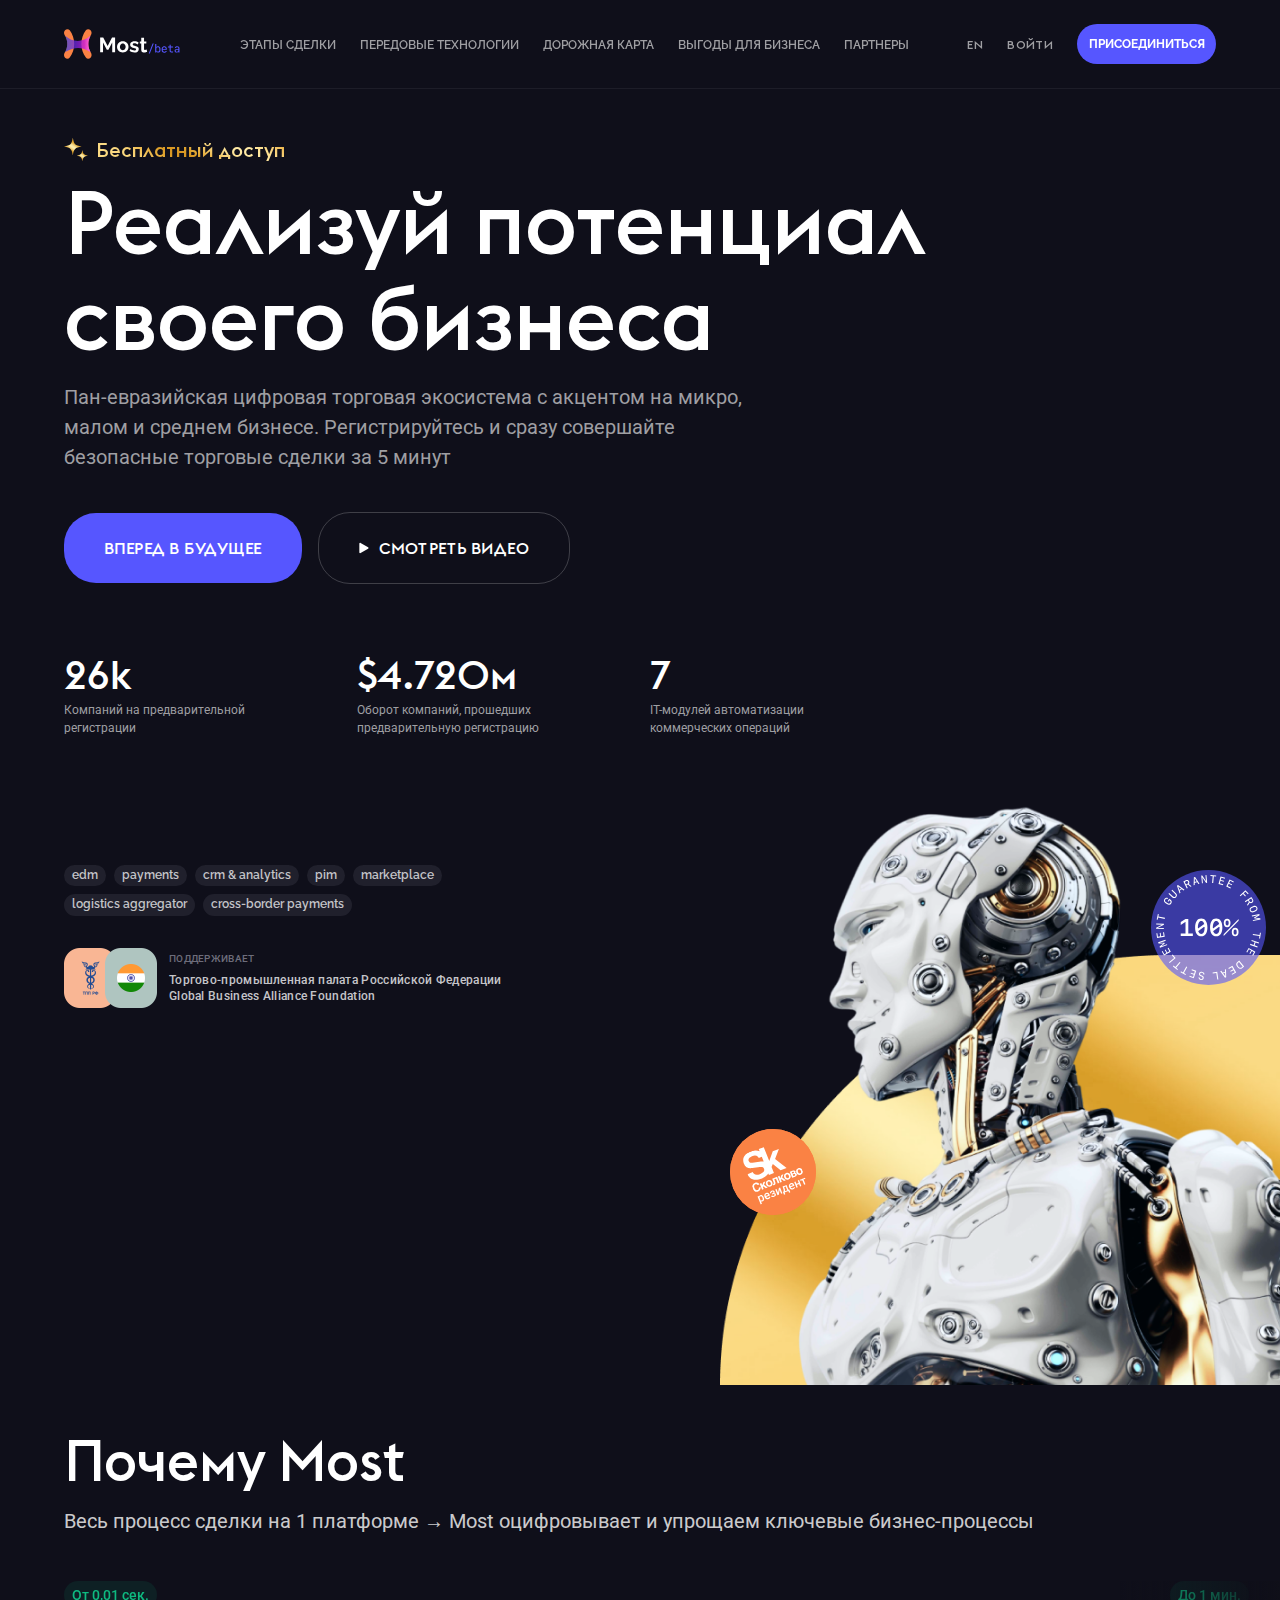
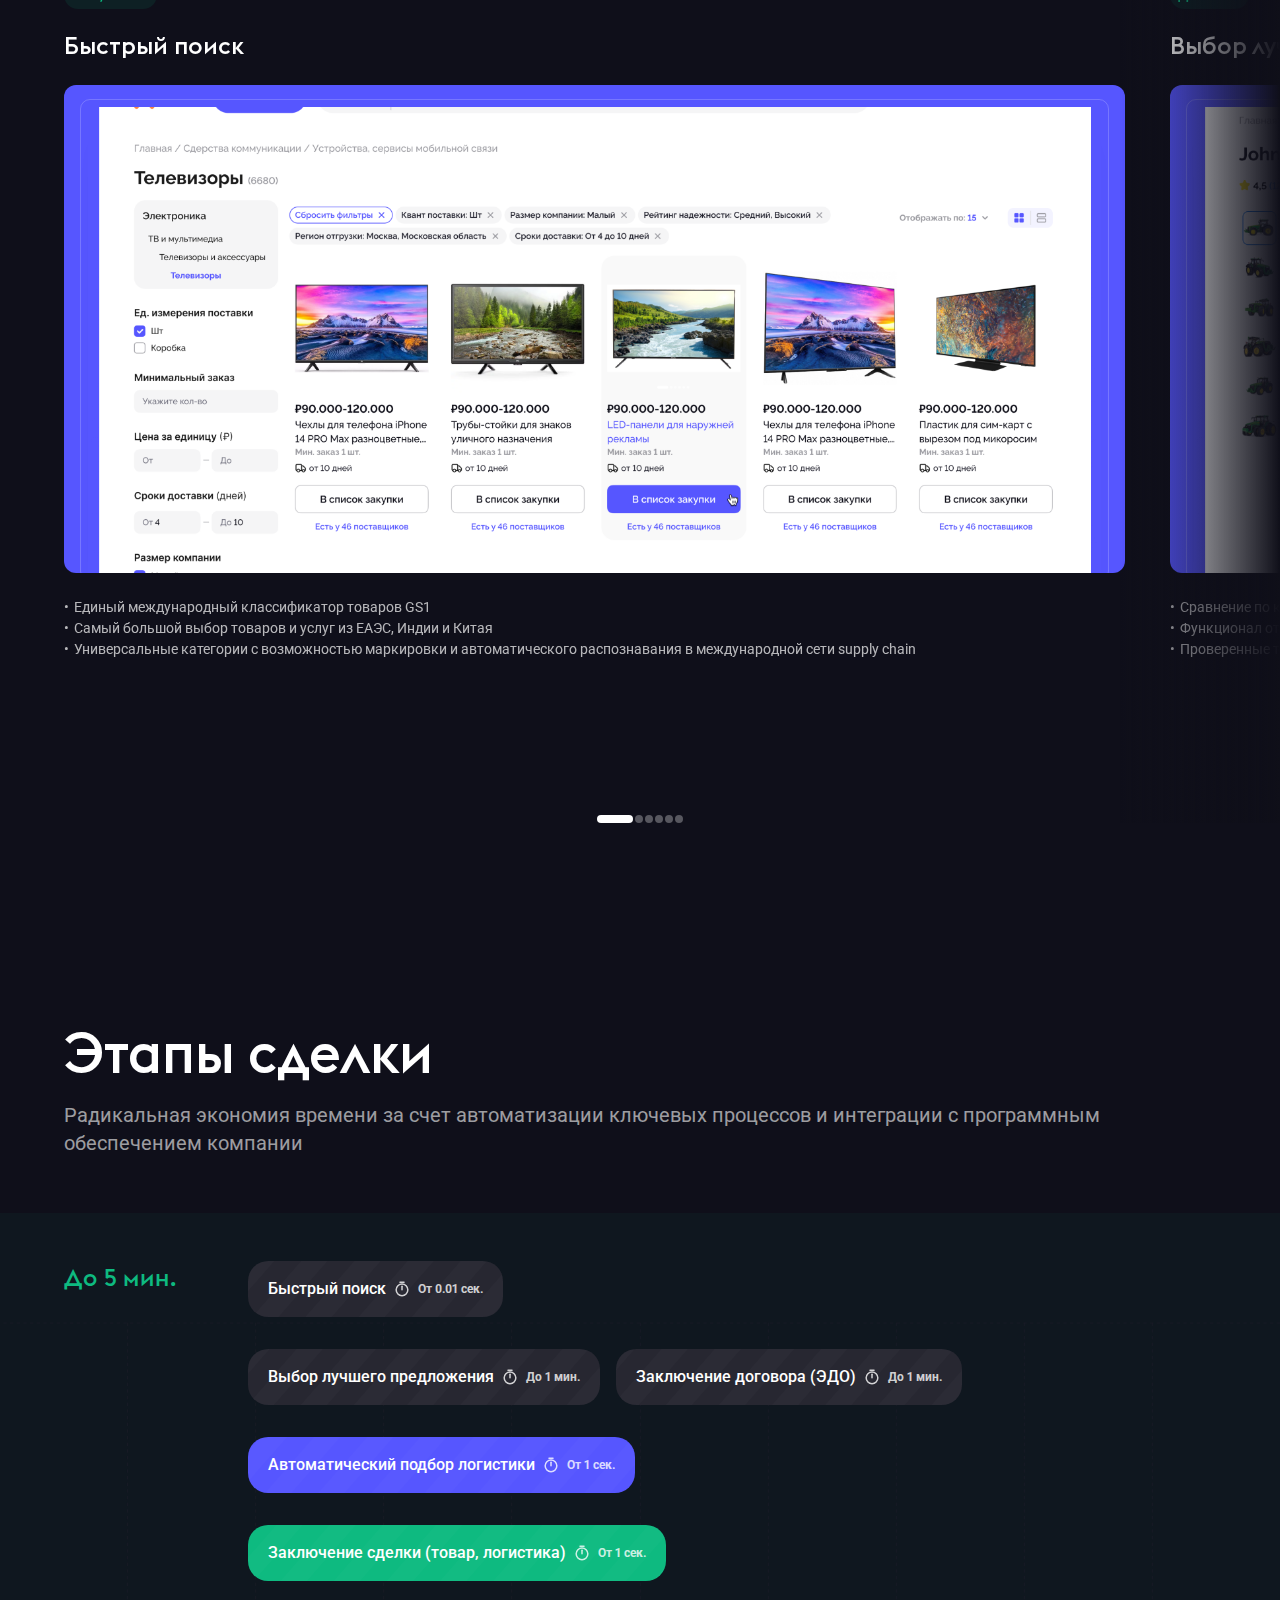
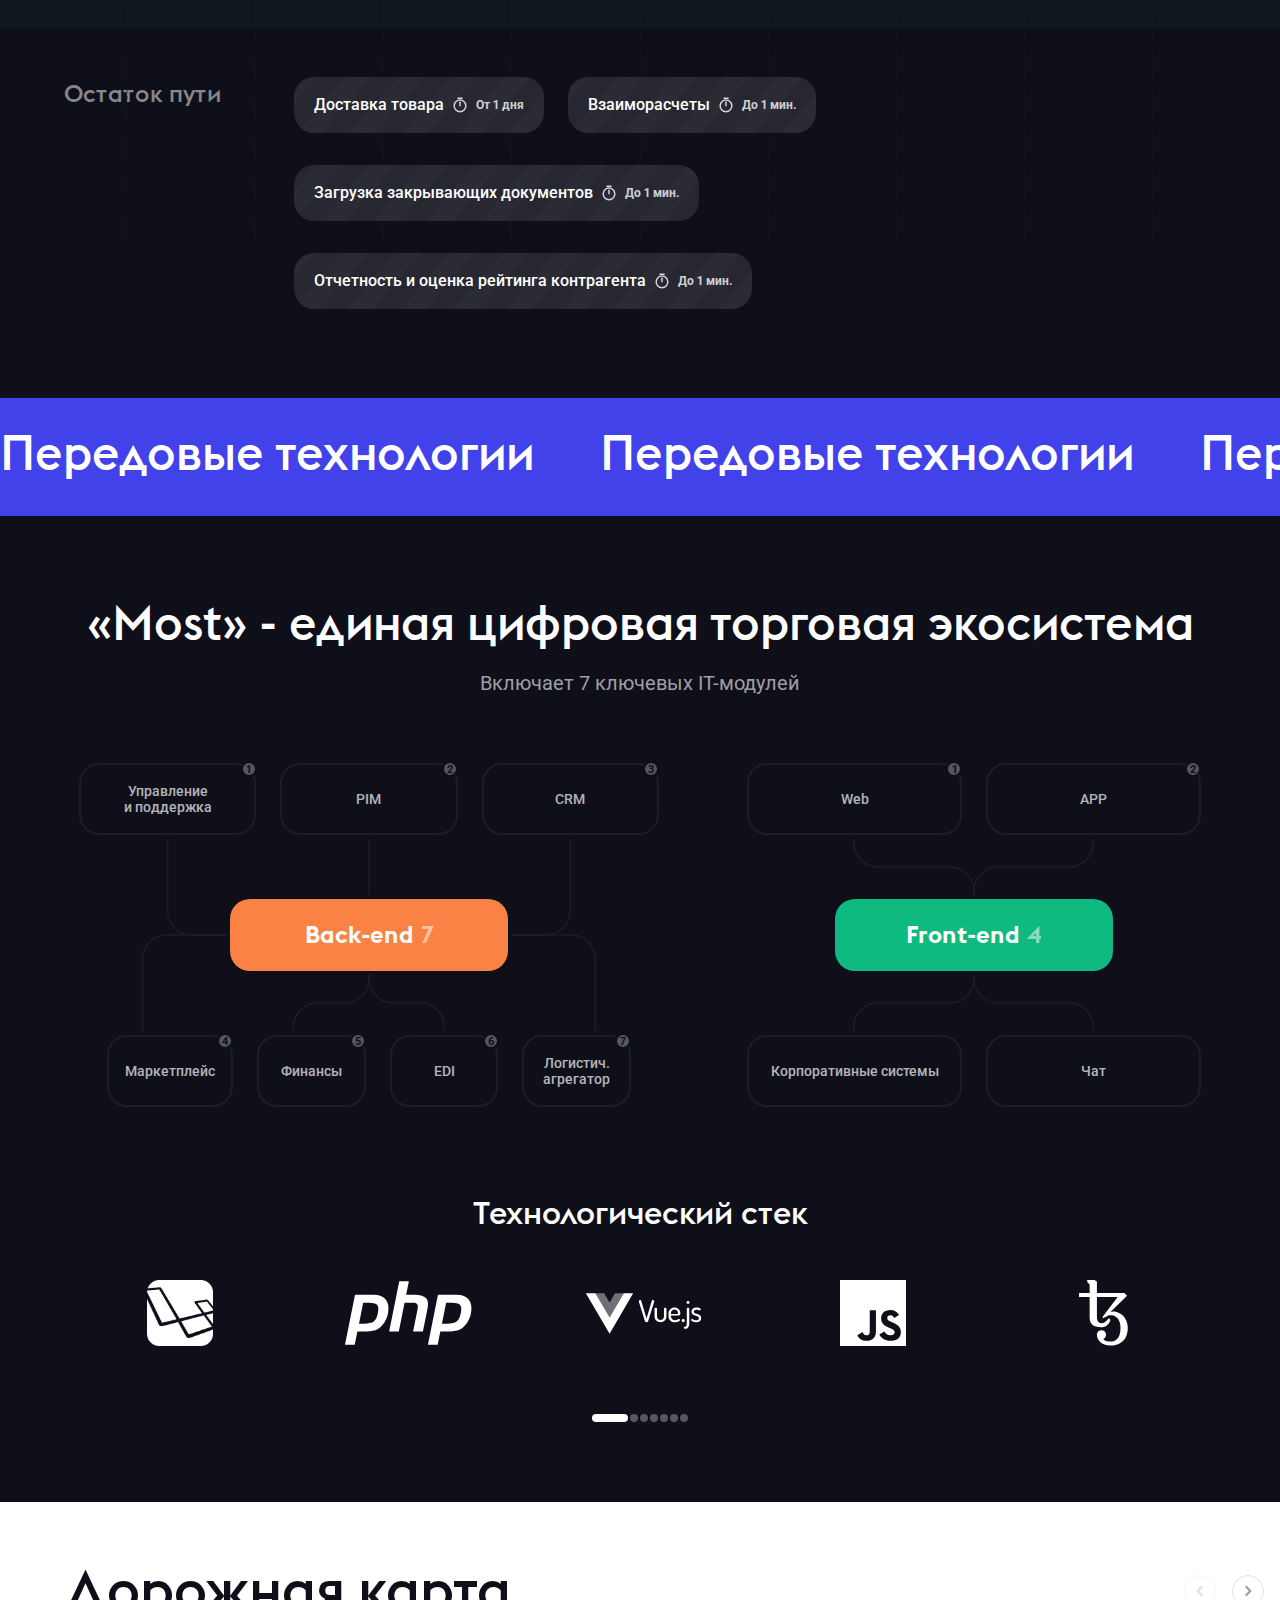
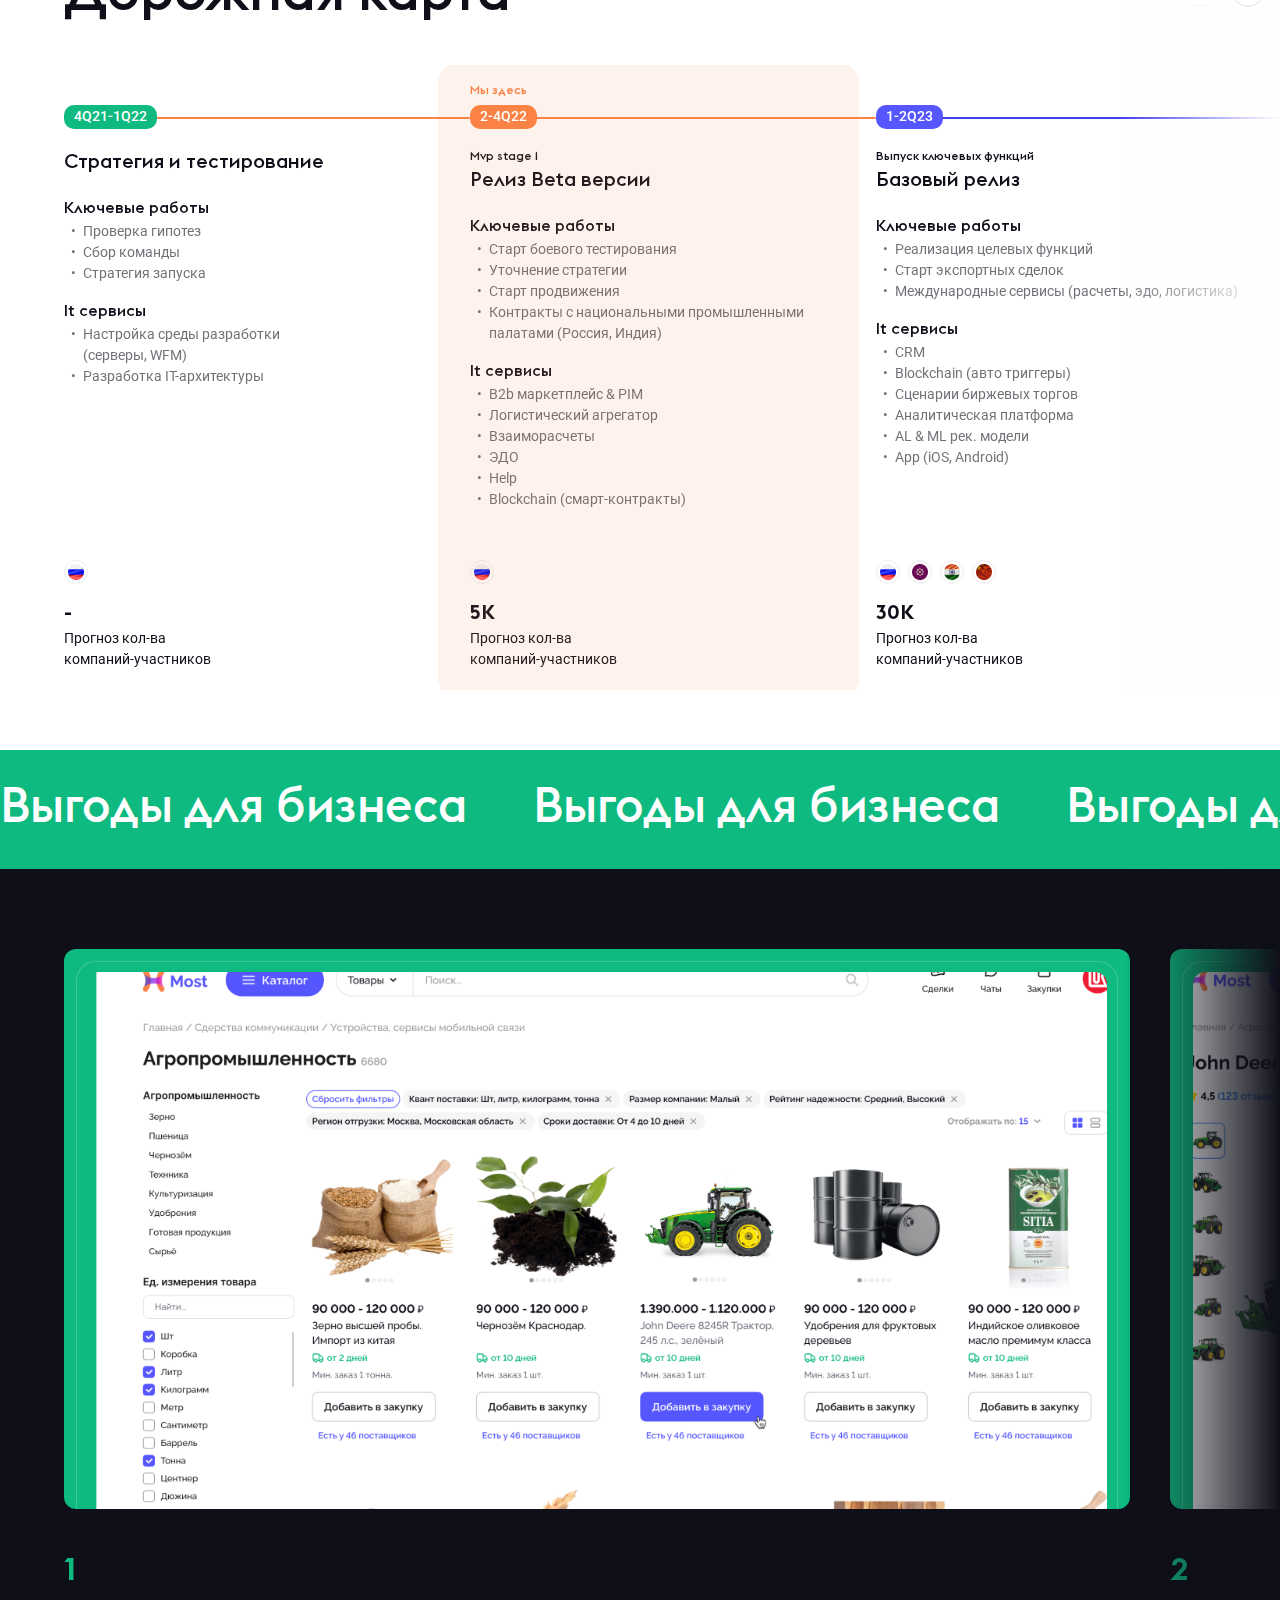
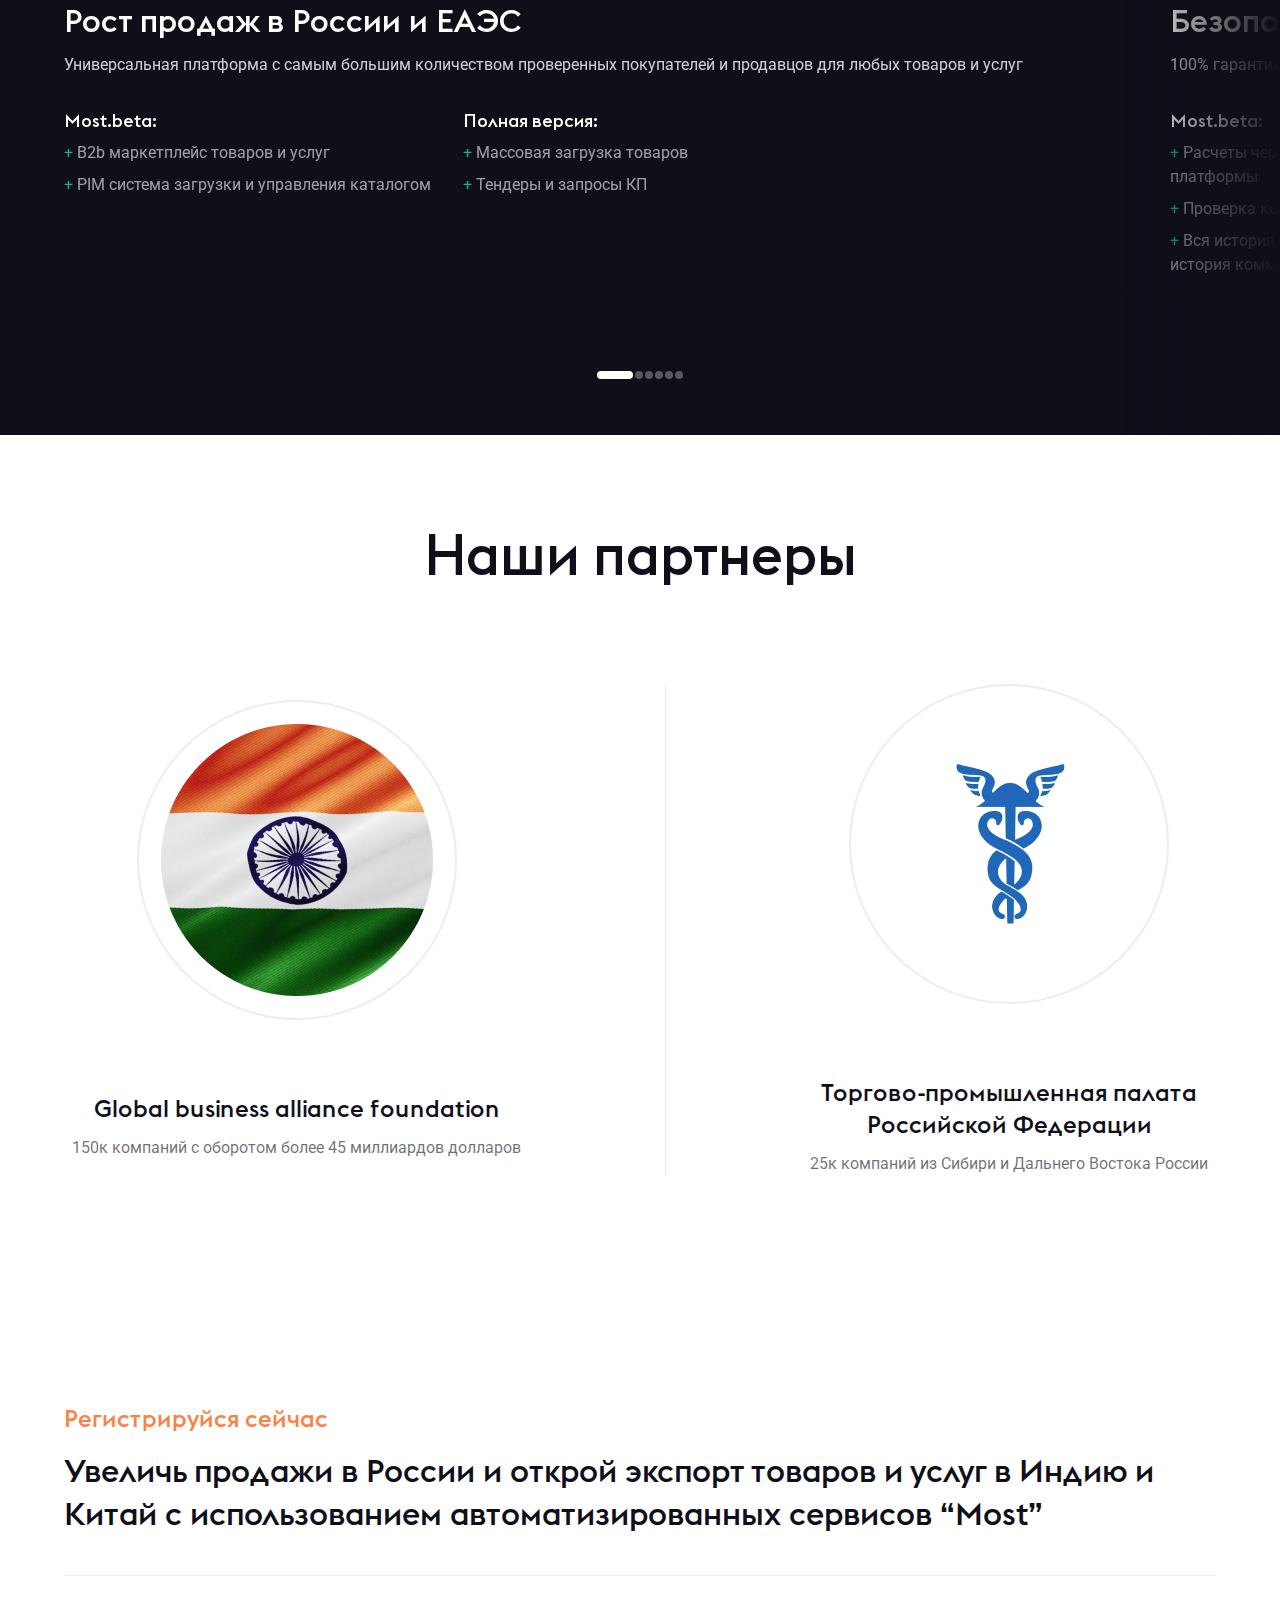
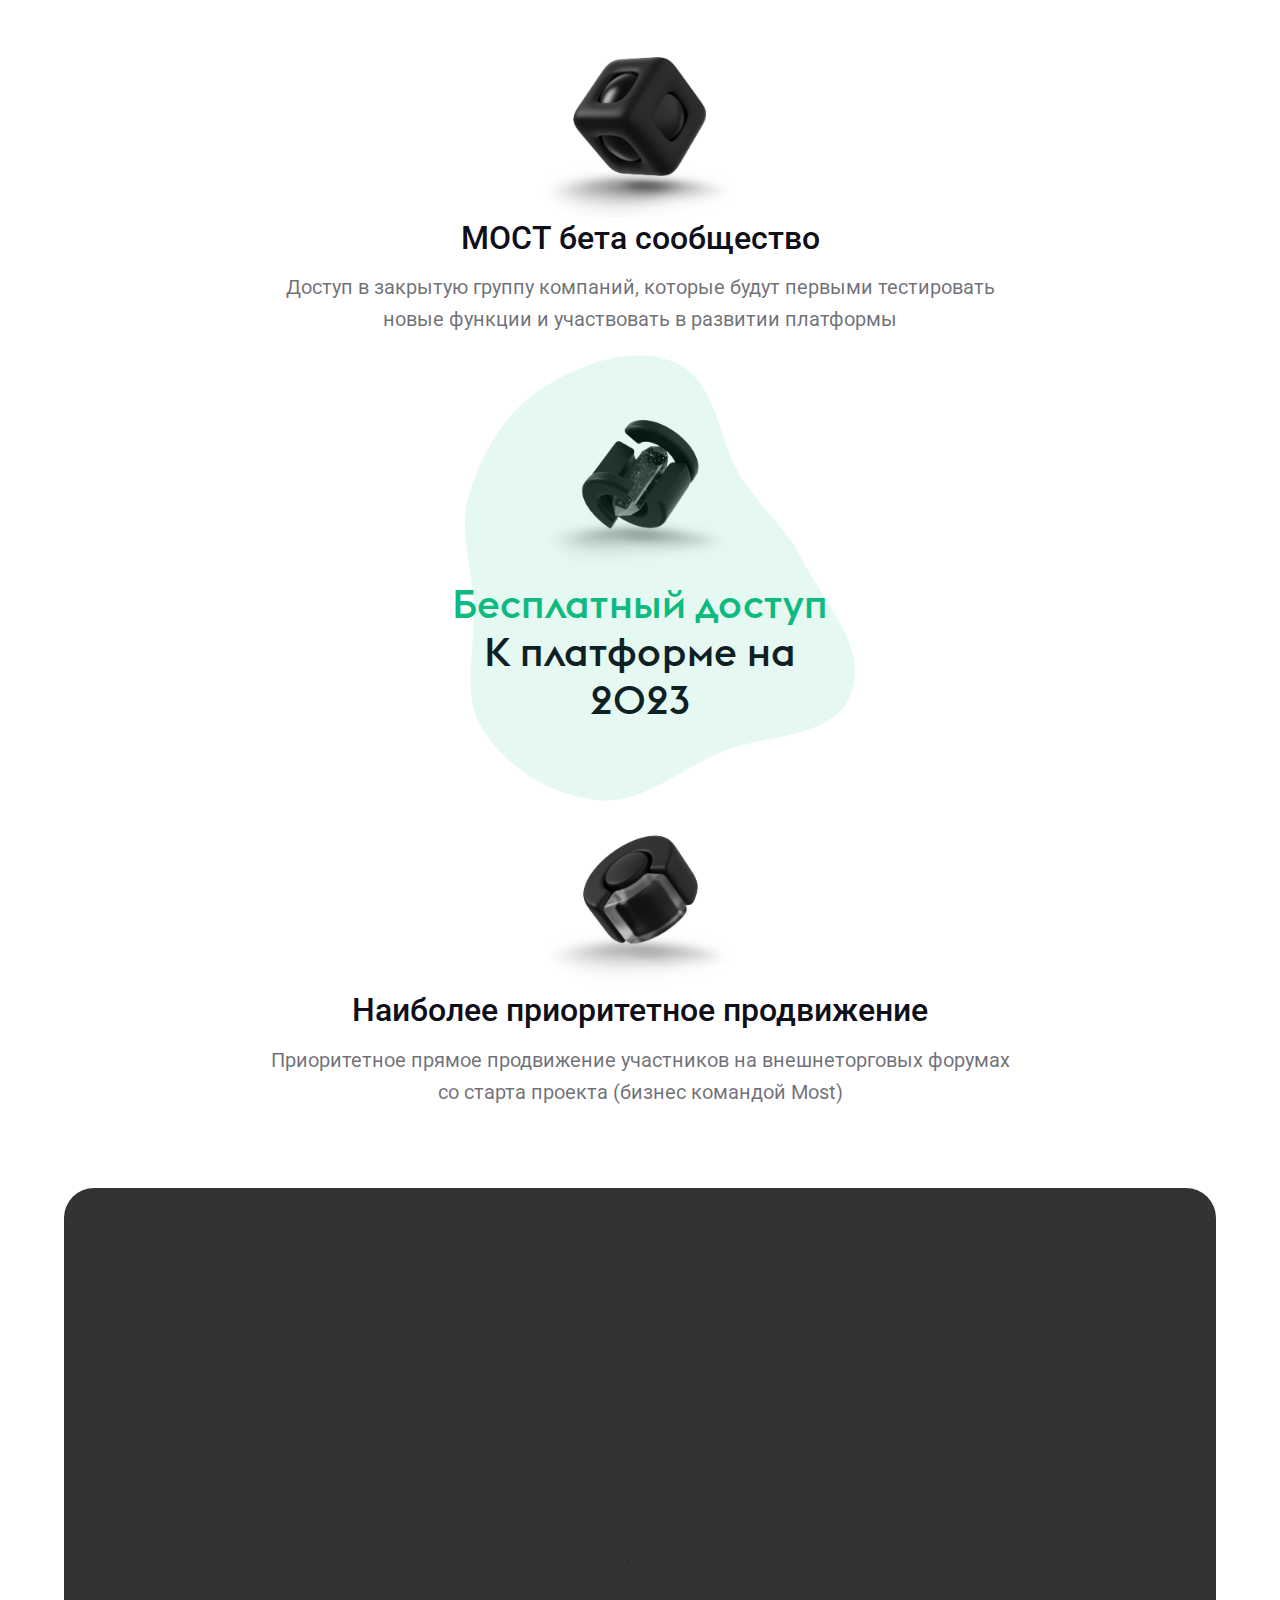
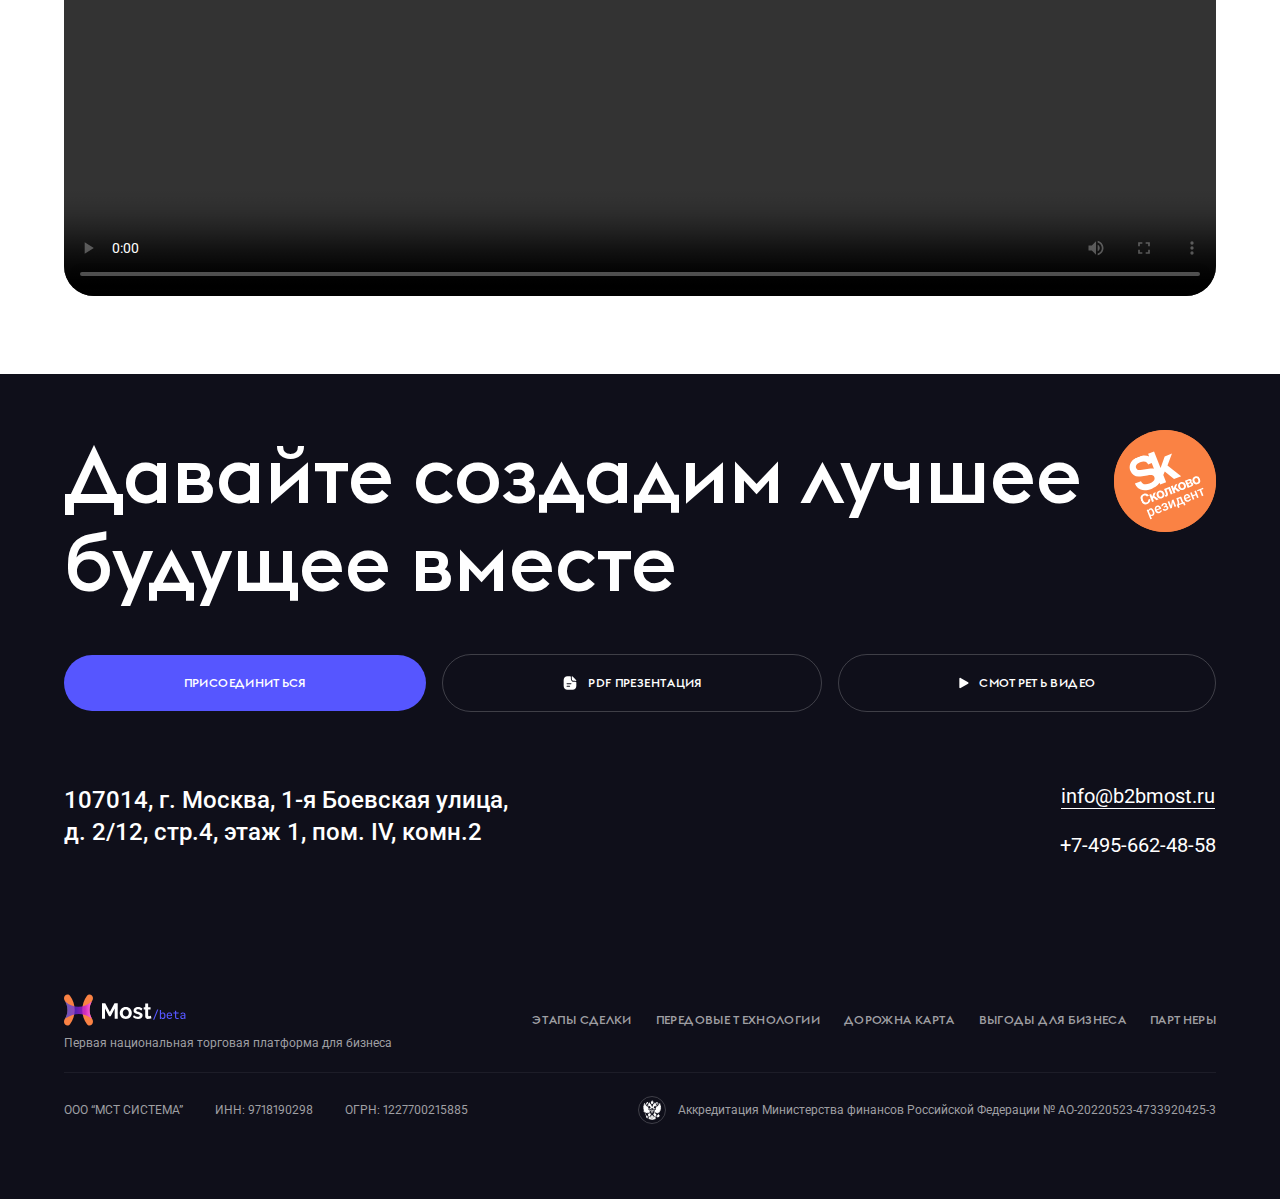
==== index.html @ 622c89a7 "Add files via upload" ====
<!DOCTYPE html>
<html lang="en">
	<head>
	   <meta charset="UTF-8">
	   <meta http-equiv="X-UA-Compatible" content="IE=edge">
	   <meta name="viewport" content="width=device-width, initial-scale=1.0">
	   <meta name="format-detection" content="telephone=no">
	   <title>Most</title>
	   <link rel="stylesheet" href="css/style.css"> 
	</head>
	<body>
		<div class="wrapper">
			<header class="header">
				<div class="header__container">
				<a href="#" class="header__logo">
					<img src="img/logo.svg" alt="">
					</a>
					<nav class="menu">
						<ul class="menu__list">
							<li class="menu__item"><a href="#leads" class="menu__link">Этапы сделки</a></li>
							<li class="menu__item"><a href="#technology" class="menu__link">Передовые технологии</a></li>
							<li class="menu__item"><a href="#road" class="menu__link">дорожная карта</a></li>
							<li class="menu__item"><a href="#benefits" class="menu__link">Выгоды для бизнеса</a></li>
							<li class="menu__item"><a href="#partners" class="menu__link">партнеры</a></li>
						</ul>
					</nav>
					<div class="header__burger"><span></span></div>

					<div class="header__actions">
						<div class="header__menu">МЕНЮ</div>
						<a href="indexeng.html" class="header__link">EN</a>
						<a data-da=".menu__list, 700,6" href="#" class="header__login">войти</a>
						<a data-da=".menu__list, 700,5" href="#" class="header__signup">присоединиться</a>
					</div>
					
				</div>
			</header>
			<main class="main">
				<div class="main__container">
					<div class="main__content">
						<div class="main__overtitle">
							<img src="img/main/stars.svg" alt="">
							<p>Бесплатный доступ</p>
						</div>
						<div class="main__title">
							Реализуй потенциал своего бизнеса
						</div>
						<div class="main__subtitle">
							Пан-евразийская цифровая торговая экосистема с акцентом на микро, малом и среднем бизнесе. Регистрируйтесь и сразу совершайте безопасные торговые сделки за 5 минут
						</div>
						<div class="main__buttons">
							<a href="#" class="main__go">вперед в будущее</a>
							<a href="#" class="main__video">
								<img src="img/main/play.svg" alt="">
								смотреть видео
							</a>
						</div>
						<div class="main__info">
							<p>
								<b>26k</b>
								Компаний на предварительной <br>регистрации
							</p>
							<p><b>$4.720м</b>Оборот компаний, прошедших<br> предварительную регистрацию</p>
							<p><b>7</b>IT-модулей автоматизации<br> коммерческих операций</p>
						</div>
					</div>
					<div class="main__right">
						<div class="main__tags">
							<p>edm</p>
							<p>payments</p>
							<p>crm & analytics</p>
							<p>pim</p>
							<p>marketplace</p>
							<p>logistics aggregator</p>
							<p>cross-border payments</p>
						</div>
						<div class="main__support">
							<div class="main__imgs">
								<img src="img/main/1.png" alt="">
								<img src="img/main/2.png" alt="">
							</div>
							<p>
								Поддерживает
								<span>
									Торгово-промышленная палата <span>Российской Федерации</span> <span>РФ</span>
									<br>
									Global Business Alliance Foundation
								</span>
							</p>
						</div>
						<div data-da=".main__content, 735,last" class="main__image">
							<img src="img/main/robot.png" alt="">
							<div class="main__guarantee">
								<img src="img/main/guarantee.svg" alt="">
							</div>
							<div class="main__sk">
								<img src="img/main/sk.svg" alt="">
							</div>
						</div>
					</div>
				</div>
			</main>
			<section class="most">
				<div class="most__container">
					<div class="most__title title">
						Почему Most
					</div>
					<div class="most__subtitle">
						Весь процесс сделки на 1 платформе → Most оцифровывает и упрощаем ключевые бизнес-процессы
					</div>
					<div data-top="От 0,01 сек." class="most__cards">
						<div class="most__card">
							<div data-text="От 0,01 сек." class="most__top">
								От 0,01 сек.
							</div>
							<div class="most__name">
								Быстрый поиск
							</div>
							<div class="most__text">
								<p><span>•</span> Единый международный классификатор товаров GS1</p>
								<p><span>•</span> Самый большой выбор товаров и услуг из ЕАЭС, Индии и Китая</p>
								<p><span>•</span> Универсальные категории с возможностью маркировки и автоматического распознавания в международной сети supply chain</p>
							</div>
							<div class="most__wrapper">
								<div class="most__video">
									<img src="img/most/1.png" alt="">
								</div>
							</div>
						</div>
						<div class="most__card">
							<div data-text="До 1 мин." class="most__top">
								До 1 мин.
							</div>
							<div class="most__name">
								Выбор лучшего предложения
							</div>
							<div class="most__text">
								<p><span>•</span> Сравнение по количественным атрибутам</p>
								<p><span>•</span> Функционал открытых и закрытых тендеров и аукционов с возможностью установки автоматических правил участия</p>
								<p><span>•</span> Проверенные товары и услуги (для возможности трансграничной торговли требуется загрузить международные сертификаты качества)</p>
							</div>
							<div class="most__wrapper">
								<div class="most__video">
									<img src="img/most/2.png" alt="">
								</div>
							</div>
						</div>
						<div class="most__card">
							<div data-text="До 1 мин." class="most__top">
								До 1 мин.
							</div>
							<div class="most__name">
								Документооборот
							</div>
							<div class="most__text">
								<p><span>•</span> Проверка контрагента по данным ФНС РФ (→ финансовая отчетность) и ЦБ РФ (→ платежная дисциплина по договорам))</p>
								<p><span>•</span> Мониторинг наличия судебных споров и обременений </p>
								<p><span>•</span> ЭДО для резидентов и нерезидентов </p>
								<p><span>•</span> Фиксация всех этапов сделки в смарт-контрактах (Blockchain)</p>
							</div>
							<div class="most__wrapper">
								<div class="most__video">
									<img src="img/most/3.png" alt="">
								</div>
							</div>
						</div>
						<div class="most__card">
							<div data-text="От 1 сек." class="most__top">
								От 1 сек.
							</div>
							<div class="most__name">
								<span>Автоматический подбор</span> <span>Автоподбор</span> логистики
							</div>
							<div class="most__text">
								<p><span>•</span> Подбор оптимального предложения по цене и сроку доставки (выбор из 1000 компаний в России и по всему Миру)</p>
								<p><span>•</span> Международные поставки (подбор маршрута от склада до склада)</p>
								<p><span>•</span> Контроль доставки через единое окно → интерфейсы Most</p>
							</div>
							<div class="most__wrapper">
								<div class="most__video">
									<img src="img/most/4.png" alt="">
								</div>
							</div>
						</div>
						<div class="most__card">
							<div data-text="До 1 мин." class="most__top">
								До 1 мин.
							</div>
							<div class="most__name">
								Безопасные взаиморасчеты
							</div>
							<div class="most__text">
								<p><span>•</span> Единая система (расчеты через банк оператор-платформы) </p>
								<p><span>•</span> Гарантии взаиморасчетов (расчеты через номинальный счет банка-оператора платформы)</p> 
								<p><span>•</span> Выгодные курсы валют (конвертация валют от курсу ЦБ) </p>
								<p><span>•</span> Возможность использования национальных цифровых валют</p>
							</div>
							<div class="most__wrapper">
								<div class="most__video">
									<img src="img/most/5.png" alt="">
								</div>
							</div>
						</div>
						<div class="most__card">
							<div data-text="" class="most__top hide">
								hide
							</div>
							<div class="most__name">
								Автоматизация
							</div>
							<div class="most__text">
								<p><span>•</span> Интеграция и автоматическая загрузка закрывающих документов в систему учета вашей компании (1С, Контур, SAP, Oracle, etc.)</p>
								<p><span>•</span> Надежные рейтинги (объективная (Service Level) и субъективные (NPS & CSI) оценки этапов сделки и общего впечатления) </p>
								<p><span>•</span> Гарантия точности (фиксация данных в смарт-контрактах (blockchain))</p>
							</div>
							<div class="most__wrapper">
								<div class="most__video">
									<img src="img/most/6.png" alt="">
								</div>
							</div>
						</div>

					</div>
				</div>
			</section>
			<section id="leads" class="leads">
				<div class="leads__container">
					<div class="leads__header">
						<div class="leads__title title">
							Этапы сделки
						</div>
						<div class="leads__subtitle">
							Радикальная экономия времени за счет автоматизации ключевых процессов и интеграции с программным обеспечением компании
						</div>
					</div>
				</div>
				<div class="leads__body">				
					<div class="leads__top">
						<div class="leads__container">
							<div class="leads__content">
								<div class="leads__row">
									<p>
										Быстрый поиск
										<span>
											<img src="img/leads/timer.svg" alt="">
											От 0.01 сек.
										</span>
									</p>
								</div>
								<div class="leads__row">
									<p>
										Выбор лучшего предложения
										<span>
											<img src="img/leads/timer.svg" alt="">
											До 1 мин.
										</span>
									</p>
									<p>
										Заключение договора (ЭДО)
										<span>
											<img src="img/leads/timer.svg" alt="">
											До 1 мин.
										</span>
									</p>
								</div>
								<div class="leads__row">
									<p class="purple">
										Автоматический подбор логистики
										<span>
											<img src="img/leads/timer.svg" alt="">
											От 1 сек.
										</span>
									</p>
								</div>		
								<div class="leads__row">
									<p class="green">
										Заключение сделки (товар, логистика)
										<span>
											<img src="img/leads/timer.svg" alt="">
											От 1 сек.
										</span>
									</p>
								</div>

							</div>
							<p>
								До 5 мин.
							</p>
						</div>
					</div>
					<div class="leads__bottom">
						<div class="leads__container">
							<div class="leads__content">
								<div class="leads__row">
									<p>
										Доставка товара
										<span>
											<img src="img/leads/timer.svg" alt="">
											От 1 дня
										</span>
									</p>
									<p>
										Взаиморасчеты
										<span>
											<img src="img/leads/timer.svg" alt="">
											До 1 мин.
										</span>
									</p>
								</div>
								<div class="leads__row">
									<p>
										Загрузка закрывающих документов
										<span>
											<img src="img/leads/timer.svg" alt="">
											До 1 мин.
										</span>
									</p>
								</div>
								<div class="leads__row">
									<p>
										Отчетность и оценка рейтинга контрагента
										<span>
											<img src="img/leads/timer.svg" alt="">
											До 1 мин.
										</span>
									</p>
								</div>		
							</div>
							<p>
								Остаток пути
							</p>
						</div>
					</div>
				</div>
				
			</section>
			<section id="technology" class="technology">
				<div class="technology__marquees marquees">
					<div>
						<span>Передовые технологии</span>
						<span>Передовые технологии</span>
						<span>Передовые технологии</span>
						<span>Передовые технологии</span>
					</div>
					<div>
						<span>Передовые технологии</span>
						<span>Передовые технологии</span>
						<span>Передовые технологии</span>
						<span>Передовые технологии</span>
					</div>

				</div>
				<div class="technology__container">
					<div class="technology__title title">
						«Most» -  единая цифровая торговая экосистема
					</div>
					<div class="technology__subtitle">
						Включает 7 ключевых IT-модулей
					</div>
					<div class="technology__content">
						<div class="technology__backend">
							<div class="technology__top">
								<p data-da=".technology__bottom-back, 600, first">
									Управление <br>и поддержка
									<span>1</span>
								</p>
								<p data-da=".technology__bottom-back, 600, first">
									PIM
									<span>2</span>
								</p>
								<p data-da=".technology__bottom-back, 600, first">
									CRM
									<span>3</span>
								</p>
							</div>
							<div class="technology__center">
								Back-end <span> 7</span>
							</div>
							<div class="technology__bottom technology__bottom-back">
								<p>
									Маркетплейс
									<span>4</span>
								</p>
								<p>
									Финансы
									<span>5</span>
								</p>
								<p><span>6</span>EDI</p>
								<p><span>7</span>
								Логистич. агрегатор
								</p>
							</div>
						</div>
						<div class="technology__frontend">
							<div class="technology__top">
								<p data-da=".technology__bottom-front, 600, first">
									Web <span>1</span>
								</p>
								<p data-da=".technology__bottom-front, 600, first">
									APP <span>2</span>
								</p>
							</div>
							<div class="technology__center">
								Front-end <span>4</span>
							</div>
							<div class="technology__bottom technology__bottom-front">
								<p>
									Корпоративные системы <span>3</span>
								</p>
								<p>
									Чат <span>4</span>
								</p>
							</div>
						</div>

					</div>
					<div class="technology__stack">
						<div class="technology__title title">
							Технологический стек
						</div>
						<div class="technology__items">
							<div>
								<img src="img/technology/1.png" alt="">
							</div>
							<div>
								<img src="img/technology/2.svg" alt="">
							</div>
							<div>
								<img src="img/technology/3.svg" alt="">
							</div>
							<div>
								<img src="img/technology/4.svg" alt="">
							</div>
							<div>
								<img src="img/technology/5.svg" alt="">
							</div>
							<div>
								<img src="img/technology/6.svg" alt="">
							</div>
							<div>
								<img src="img/technology/7.svg" alt="">
							</div>
						
						</div>
					</div>
				</div>
			</section>
			<section id="road" class="road">
				<div class="road__container">
					<div class="road__title title">
						Дорожная карта
					</div>
					<div class="road__content">
						<div class="road__card">
							<div class="road__time green">
								4Q21-1Q22
							</div>
							<div class="road__card-title">
								Стратегия и тестирование
							</div>
							<div class="road__wrapper">
								<ul>
									<b>Ключевые работы</b>
									<li><span>•</span> Проверка гипотез</li>
									<li><span>•</span> Сбор команды</li>
									<li><span>•</span> Стратегия запуска</li>
								</ul>		
								<ul>
									<b>It сервисы</b>
									<li><span>•</span> Настройка среды разработки <br>(серверы, WFM)</li>
									<li><span>•</span> Разработка IT-архитектуры</li>
								</ul>								
							</div>
							<div class="road__bottom">
								<div class="road__countries">
									<div class="road__country">
										<img src="img/roadmap/1.png" alt="">
									</div>
								</div>
								<p>
									-
								</p>
								<span>
									Прогноз кол-ва <br>компаний-участников
								</span>
								
							</div>
						</div>
						<div class="road__card orange">
							<p>Мы здесь</p>
							<div class="road__time orange">
								2-4Q22
							</div>
							<div class="road__overtitle">
								Mvp stage 1
							</div>
							<div class="road__card-title">
								Релиз Beta версии
							</div>
							<div class="road__wrapper">
								<ul>
									<b>Ключевые работы</b>
									<li><span>•</span> Старт боевого тестирования</li>
									<li><span>•</span> Уточнение стратегии</li>
									<li><span>•</span> Старт продвижения</li>
									<li><span>•</span>Контракты с национальными промышленными палатами (Россия, Индия)</li>
								</ul>		
								<ul>
									<b>It сервисы</b>
									<li><span>•</span> B2b маркетплейс & PIM</li>
									<li><span>•</span> Логистический агрегатор</li>
									<li><span>•</span>Взаиморасчеты</li>
									<li><span>•</span>ЭДО</li>
									<li><span>•</span>Help</li>
									<li><span>•</span>Blockchain (смарт-контракты)</li>
								</ul>								
							</div>
							<div class="road__bottom">
							<div class="road__countries">
									<div class="road__country">
										<img src="img/roadmap/1.png" alt="">
									</div>
								</div>
									<p>
										5K
									</p>
									<span>
										Прогноз кол-ва <br>компаний-участников
									</span>
							</div>
						</div>
						<div class="road__card">
							<div class="road__time">
								1-2Q23
							</div>
							<div class="road__overtitle">
								Выпуск ключевых функций
							</div>
							<div class="road__card-title">
								Базовый релиз
							</div>
							<div class="road__wrapper">
								<ul>
									<b>Ключевые работы</b>
									<li><span>•</span> Реализация целевых функций </li>
									<li><span>•</span> Старт экспортных сделок</li>
									<li><span>•</span> Международные сервисы (расчеты, эдо, логистика)</li>
								</ul>		
								<ul>
									<b>It сервисы</b>
									<li><span>•</span>CRM</li>
									<li><span>•</span>Blockchain (авто триггеры)</li>
									<li><span>•</span>Сценарии биржевых торгов</li>
									<li><span>•</span>Аналитическая платформа</li>
									<li><span>•</span>AL & ML рек. модели</li>
									<li><span>•</span>App (iOS, Android)</li>
								</ul>								
							</div>
							<div class="road__bottom">
							<div class="road__countries">
								<div class="road__country">
									<img src="img/roadmap/1.png" alt="">
								</div>
								<div class="road__country">
									<img src="img/roadmap/2.png" alt="">
								</div>
								<div class="road__country">
									<img src="img/roadmap/3.png" alt="">
								</div>
								<div class="road__country">
									<img src="img/roadmap/4.png" alt="">
								</div>
							</div>
									<p>
										30K
									</p>
									<span>
										Прогноз кол-ва <br>компаний-участников
									</span>
							</div>
						</div>
						<div class="road__card">
							<div class="road__time">
								3-4Q23
							</div>
							<div class="road__card-title">
								Целевой функционал платформы
							</div>
							<div class="road__wrapper">
								<ul>
									<b>Ключевые работы</b>
									<li><span>•</span> Запуск международного продвижения</li>
									<li><span>•</span> Актуализация It-стратегии</li>
									<li><span>•</span> Старт монетизации (вывод в операционный +)</li>
								</ul>		
								<ul>
									<b>It сервисы</b>
									<li><span>•</span>Blockchain (цифровые валюты, автоматизация триггеров)</li>
									<li><span>•</span>“Единое окно” господдержки (версия 1)</li>
									<li><span>•</span>Рек. модели в CRM (рек. модели, лояльность)</li>
									<li><span>•</span>Продвинутые инструменты аналитики (биржевая платформа)</li>
									<li><span>•</span>Аккредитация ФЗ 223, 44 (статус ЭТП)</li>
									<li><span>•</span>Интеграция с корп. системами как front</li>
								</ul>								
							</div>
							<div class="road__bottom">
							<div class="road__countries">
								<div class="road__country">
									<img src="img/roadmap/1.png" alt="">
								</div>
								<div class="road__country">
									<img src="img/roadmap/2.png" alt="">
								</div>
								<div class="road__country">
									<img src="img/roadmap/3.png" alt="">
								</div>
								<div class="road__country">
									<img src="img/roadmap/4.png" alt="">
								</div>
								<div class="road__country">
									<img src="img/roadmap/5.png" alt="">
								</div>
							</div>
									<p>
										100K
									</p>
									<span>
										Прогноз кол-ва <br>компаний-участников
									</span>
							</div>
						</div>
						<div class="road__card">
							<div class="road__time">
								2024-2025
							</div>
							<div class="road__card-title">
								Международное продвижение
							</div>
							<div class="road__wrapper">
								<ul>
									<b>Ключевые работы</b>
									<li><span>•</span>Развитие международного направления</li>
									<li><span>•</span>Расширение орг. структуры</li>
									<li><span>•</span>Усиление монетизации</li>
								</ul>		
								<ul>
									<b>It сервисы</b>
									<li><span>•</span>Blockchain (100%)</li>
									<li><span>•</span>Расчеты криптовалютами</li>
									<li><span>•</span>Интеграция с ключевыми системами учета компаний</li>
									<li><span>•</span>Запуск b2b SaaS Для малого бизнеса (100% бизнес-процессов)</li>
									<li><span>•</span>чаты (100% ключевых функций)</li>
								</ul>								
							</div>
							<div class="road__bottom">
							<div class="road__countries">
								<div class="road__country">
									<img src="img/roadmap/1.png" alt="">
								</div>
								<div class="road__country">
									<img src="img/roadmap/2.png" alt="">
								</div>
								<div class="road__country">
									<img src="img/roadmap/3.png" alt="">
								</div>
								<div class="road__country">
									<img src="img/roadmap/4.png" alt="">
								</div>
								<div class="road__country">
									<img src="img/roadmap/5.png" alt="">
								</div>
								<div class="road__country">
									<img src="img/roadmap/6.png" alt="">
								</div>
							</div>
									<p>
										300K
									</p>
									<span>
										Прогноз кол-ва <br>компаний-участников
									</span>
							</div>
						</div>
					</div>
				</div>
			</section>
			<div id="benefits" class="benefits">
				<div class="benefits__marquees marquees">
					<div>
						<span>Выгоды для бизнеса</span>
						<span>Выгоды для бизнеса</span>
						<span>Выгоды для бизнеса</span>
						<span>Выгоды для бизнеса</span>
					</div>
					<div>
						<span>Выгоды для бизнеса</span>
						<span>Выгоды для бизнеса</span>
						<span>Выгоды для бизнеса</span>
						<span>Выгоды для бизнеса</span>
					</div>
				</div>
					<div class="benefits__top">
						<span>1</span>
					</div>

				<div class="benefits__container">
					<div class="benefits__row">
						<p>
							Рост продаж в России и ЕАЭС
						</p>
						<div class="benefits__content">
							<b>1</b>
							<p>
								Рост продаж в России и ЕАЭС
							</p>
							<span>
								Универсальная платформа с самым большим количеством проверенных покупателей и продавцов для любых товаров и услуг
							</span>
							<div class="benefits__text">
								<p>
									<b>Most.beta:</b>
									<span><em>+</em>  B2b маркетплейс товаров и услуг</span>
									<span><em>+</em>  PIM система загрузки и управления каталогом</span>									
								</p>
								<p>
									<b>Полная версия:</b>
									<span><em>+</em>  Массовая загрузка товаров</span>
									<span><em>+</em>  Тендеры и запросы КП</span>
								</p>

							</div>
						</div>
						<div class="benefits__image">
							<div class="benefits__img">
								<img src="img/benefits/1.png" alt="">
							</div>
						</div>
					</div>
					<div class="benefits__row">
						<p>
							Безопасные сделки
						</p>
						<div class="benefits__content">
							<b>2</b>
							<p>
								Безопасные сделки
							</p>
							<span>
								100% гарантии осуществления платежей за счет использования номинальных счетов и авансирования
							</span>
							<div class="benefits__text">
								<p>
									<b>Most.beta:</b>
									<span><em>+</em> Расчеты через единый номинальный счет банка-оператора платформы</span>
									<span><em>+</em> Проверка контрагентов при регистрации на платформе</span>									
									<span><em>+</em> Вся история взаимодействия доступна по 1 клику(договоры, история коммуникаций)</span>		
								</p>
								<p>
									<b>Полная версия:</b>
									<span><em>+</em> Хранение всей цепочки сделки и условий в смарт-контрактах (blockchain)</span>
									<span><em>+</em> Системы гарантирования платежа (эскроу, гарантии)</span>
									<span><em>+</em> Online-мониторинг участников от данным ФНС и ЦБ РФ и рейтинги компаний на платформе</span>
								</p>

							</div>
						</div>
						<div class="benefits__image">
							<div class="benefits__img">
								<img src="img/benefits/2.png" alt="">
							</div>
						</div>
					</div>
					<div class="benefits__row">
						<p>
							Скорость и простота
						</p>	
						<div class="benefits__content">
							<b>3</b>
							<p>
								Скорость и простота
							</p>
							<span>
								Подписание договоров и выбор логистики на 1 платформе за несколько секунд
							</span>
							<div class="benefits__text">
								<p>
									<b>Most.beta:</b>
									<span><em>+</em> Электронный документооборот для внутренних сделок</span>
									<span><em>+</em> Автоматический подбор самой выгодной логистики</span>									
								</p>
								<p>
									<b>Полная версия:</b>
									<span><em>+</em> Электронный документооборот для международных сделок</span>
									<span><em>+</em> Интеграция с внутренними системами отчетности участников</span>
									<span><em>+</em> Умная маршрутизатор трансграничных платежей (авто подбор оптимальных валютных пар)</span>
								</p>

							</div>
						</div>
						<div class="benefits__image">
							<div class="benefits__img">
								<img src="img/benefits/3.png" alt="">
							</div>
						</div>
					</div>
					<div class="benefits__row">
						<p>
							Ресурсы для роста бизнеса
						</p>

						<div class="benefits__content">
							<b>4</b>
							<p>
								Ресурсы для роста бизнеса
							</p>
							<span>
								Льготное и быстрое кредитование от ведущих банков под сделки на платформе Most
							</span>
							<div class="benefits__text">
								<p>
									<b>Полная версия:</b>
									<span><em>+</em> Финансовый агрегатор (кредиты, факторинг, лизинг)</span>
									<span><em>+</em> Страховой агрегатор</span>
									<span><em>+</em> “Единое окно” программ государственной поддержки</span>
								</p>
							</div>
						</div>
						<div class="benefits__image">
							<div class="benefits__img">
								<img src="img/benefits/4.png" alt="">
							</div>
						</div>
					</div>
					<div class="benefits__row">
						<p>
							Оптимизация логистики
						</p>

						<div class="benefits__content">
							<b>5</b>
							<p>
								Оптимизация логистики
							</p>
							<span>
								Автоматический подбор самого быстрого и дешевого сценария доставки в формате единого окна
							</span>
							<div class="benefits__text">
								<p>
									<b>Most.beta:</b>
									<span><em>+</em> Агрегатор логистики</span>
									<span><em>+</em> Подбор оптимального маршрута (стоимость, сроки)</span>									
								</p>
								<p>
									<b>Полная версия:</b>
									<span><em>+</em> Искусственный интеллект оптимизирует маршрут</span>
									<span><em>+</em> Интеграция с внутренними системами отчетности участников</span>
									<span><em>+</em> Трансмодальные маршруты</span>
								</p>

							</div>
						</div>
						<div class="benefits__image">
							<div class="benefits__img">
								<img src="img/benefits/5.png" alt="">
							</div>
						</div>
					</div>
					<div class="benefits__row">
						<p>
							Экономия на рекламе
						</p>
						<div class="benefits__content">
							<b>6</b>
							<p>
								Экономия на рекламе
							</p>
							<span>
								Высокий рейтинг на платформе и хороший продукт → лучший способ быстро нарастить продажи
							</span>
							<div class="benefits__text">						
								<p>
									<b>Полная версия:</b>
									<span><em>+</em> Рейтинги участников платформы</span>
									<span><em>+</em> Система рекомендаций</span>
								</p>
							</div>
						</div>
						<div class="benefits__image">
							<div class="benefits__img">
								<img src="img/benefits/6.png" alt="">
							</div>
						</div>
					</div>

				</div>
			</div>
			<section id="partners" class="partners">
				<div class="partners__container">
					<div class="partners__title title">
						Наши партнеры
					</div>
					<div class="partners__content">
						<div class="partners__card">
							<div class="partners__image">
								<img src="img/partners/1.png" alt="">
							</div>
							<p>
								Global business alliance foundation
							</p>
							<span>
								150к компаний с оборотом более 45 миллиардов долларов
							</span>
						</div>
						<div class="partners__line"></div>
						<div class="partners__card">
							<div class="partners__image">
								<img src="img/partners/2.png" alt="">
							</div>
							<p>
								Торгово-промышленная палата <br>Российской Федерации
							</p>
							<span>
								25к компаний из Сибири и Дальнего Востока России
							</span>
						</div>
					</div>
				</div>
			</section>
			
			<div class="registration">
				<div class="registration__container">
					<div class="registration__overtitle">
						Регистрируйся сейчас
					</div>
					<div class="registration__title">
						Увеличь продажи в России и открой экспорт товаров и услуг в Индию и Китай с использованием автоматизированных сервисов “Most”
					</div>					
				</div>
				<div class="registration__container">
					<div class="registration__cards">
						<div class="registration__card">
							<img src="img/registration/1.png" alt="">
							<b>1</b>
							<p>
								МОСТ бета сообщество
							</p>
							<span>
								Доступ в закрытую группу компаний, которые будут первыми тестировать новые функции и участвовать в развитии платформы
							</span>
						</div>
						<div class="registration__item">
							<b>2</b>
							<img src="img/registration/2.png" alt="">
							<p><span>Бесплатный доступ</span> К платформе на <br> 2023</p>
						</div>

						<div class="registration__card">
							<b>3</b>
							<img src="img/registration/3.png" alt="">
							<p>
								Наиболее приоритетное продвижение
							</p>
							<span>
								Приоритетное прямое продвижение участников на внешнеторговых форумах со старта проекта (бизнес командой Most)
							</span>
						</div>

					</div>					
					<div class="registration__video">
						<video controls src="img/Full6.mp4"></video>
					</div>
				</div>

			</div>
			<footer class="footer">
				<div class="footer__container">
					<div class="footer__body">
						<div class="footer__left">
							<div class="footer__title">
								Давайте <br>создадим<br>
								лучшее будущее<br>
								вместе
								<img src="img/main/sk.svg" alt="">
							</div>
							<div class="footer__buttons">
								<a href="#" class="footer__enter">присоединиться</a>
								<a href="img/MOST для инвесторов(A4).pdf" class="footer__button">
									<img src="img/footer/pdf.svg" alt="">
									pdf презентация
								</a>
								<a href="#" class="footer__button footer__button-video">
									<img src="img/main/play.svg" alt="">
									смотреть видео
								</a>
							</div>
						</div>
						<div class="footer__right">
							<div class="footer__address">
								107014, г. Москва, 1-я Боевская улица, д. 2/12, стр.4, этаж 1, пом. IV, комн.2
							</div>
							<div class="footer__links">
								<a href="mailto:info@b2bmost.ru" class="footer__mail">info@b2bmost.ru</a>
								<a href="tel:+74956624858" class="footer__tel">+7-495-662-48-58</a>
							</div>
						</div>
					</div>
					<div class="footer__prefooter">
						<div class="footer__logo">
							<img src="img/logo.svg" alt="">
							<p>
								Первая национальная торговая платформа для бизнеса
							</p>
						</div>
						<ul data-da=".footer__bottom,1215, 1">
							<li><a href="#">Этапы сделки</a></li>
							<li><a href="#">Передовые технологии</a></li>
							<li><a href="#">дорожна карта</a></li>
							<li><a href="#">Выгоды для бизнеса</a></li>
							<li><a href="#">партнеры</a></li>
						</ul>
					</div>
					<div class="footer__bottom">
						<div data-da=".footer__accr>div,550, last" class="footer__texts">
							<p>ООО “МСТ СИСТЕМА”</p><p>ИНН: 9718190298</p><p>ОГРН: 1227700215885</p>
						</div>
						<div class="footer__accr">
							<img src="img/footer/accrediaton.svg" alt="">
							<div>
								Аккредитация Министерства финансов Российской Федерации № АО-20220523-4733920425-3
							</div>
						</div>
					</div>
				</div>
			</footer>
		</div>
		<div id="popup" class="popup">
			<span></span>
			<p></p>
	      <div class="popup__body">
	      	
	      	
	      	<video controls src="img/Full6.mp4"></video>
	      </div>
	   </div>
	   <div class="join-popup">
	   	<span></span>
	   	<div class="join-popup__content">
	   		<img src="img/popup/x.svg" alt="" class="join-popup__close">
	   		<img src="img/popup/logo.svg" alt="" class="join-popup__logo">
	   		<div class="join-popup__title">Присоединяйтесь к будущему!</div>
	   		<div class="join-popup__subtitle">Реализуйте потенциал своего бизнеса с помощью передовых технологий Most</div>
			<form action="#">
				<input type="text" id="fullName" placeholder="ФИО" required>
				<input type="tel" id="phone" placeholder="Телефон" required>
				<input type="email" id="email" placeholder="Электронная почта" required>
				<input type="text" id="INN" placeholder="ИНН">
				<input type="text" id="industry" placeholder="Отрасль">
				<button type="submit" id="registerButton">Зарегистрироваться</button>
			</form>
	   	</div>
	   </div>

		<script src="js/jquery-3.6.0.min.js"></script>
		<script src="js/dynamicAdapt.js"></script>  
		<script src="js/slick.min.js"></script>
		<script src="js/script.js"></script>
		<script src="js/form.js"></script>
	</body>
</html>
---- css/style.css ----
@charset "UTF-8";
@import url("https://fonts.googleapis.com/css2?family=Raleway:wght@600;700&family=Roboto:wght@400;500;700&display=swap");
* {
  padding: 0;
  margin: 0;
  border: 0;
}

*, *:before, *:after {
  -webkit-box-sizing: border-box;
  box-sizing: border-box;
}

:focus, :active {
  outline: none;
}

a:focus, a:active {
  outline: none;
}

nav, footer, header, aside {
  display: block;
}

html, body {
  height: 100%;
  width: 100%;
  font-size: 100%;
  line-height: 1;
  font-size: 14px;
  -ms-text-size-adjust: 100%;
  -moz-text-size-adjust: 100%;
  -webkit-text-size-adjust: 100%;
}

input, button, textarea {
  font-family: inherit;
}

input::-ms-clear {
  display: none;
}

button {
  cursor: pointer;
}

button::-moz-focus-inner {
  padding: 0;
  border: 0;
}

a, a:visited {
  text-decoration: none;
}

a:hover {
  text-decoration: none;
}

ul li {
  list-style: none;
}

img {
  vertical-align: top;
}

h1, h2, h3, h4, h5, h6 {
  font-size: inherit;
  font-weight: 400;
}

input::-webkit-outer-spin-button,
input::-webkit-inner-spin-button {
  -webkit-appearance: none;
  margin: 0;
}

input[type=number] {
  -moz-appearance: textfield;
}

@font-face {
  font-family: "Euclid Flex";
  src: url("../fonts/EuclidFlexMedium.ttf") format("truetype");
  font-style: normal;
  font-weight: 500;
}
@font-face {
  font-family: "Euclid Flex";
  src: url("../fonts/EuclidFlexSemiBold.ttf") format("truetype");
  font-style: normal;
  font-weight: 600;
}
@font-face {
  font-family: "Euclid Flex";
  src: url("../fonts/EuclidFlexBold.ttf") format("truetype");
  font-style: normal;
  font-weight: 700;
}
html {
  scroll-behavior: smooth;
}

body {
  font-family: "Roboto", sans-serif;
  font-weight: 400;
  background: #0F0F1A;
  color: #ffffff;
  overflow-x: hidden;
}

.wrapper {
  overflow: hidden;
}

[class*=__container] {
  max-width: 1808px;
  margin: 0 auto;
  padding: 0 64px;
}
@media (max-width: 1215px) {
  [class*=__container] {
    padding: 0 56px;
  }
}
@media (max-width: 991px) {
  [class*=__container] {
    padding: 0 32px;
  }
}
@media (max-width: 700px) {
  [class*=__container] {
    padding: 0 24px;
  }
}

a {
  color: inherit;
}

.header {
  position: fixed;
  width: 100%;
  left: 0;
  z-index: 20;
  top: 0;
  padding: 24px 0;
  border-bottom: 1px solid #1D1D28;
}
.header.scroll{
  background: #0F0F1A;
}
.header__container {
  display: -webkit-box;
  display: -ms-flexbox;
  display: flex;
  -webkit-box-pack: justify;
      -ms-flex-pack: justify;
          justify-content: space-between;
  -webkit-box-align: center;
      -ms-flex-align: center;
          align-items: center;
}
.header__logo img {
  height: 40px;
}
.header__actions {
  display: -webkit-box;
  display: -ms-flexbox;
  display: flex;
  -webkit-box-align: center;
      -ms-flex-align: center;
          align-items: center;
  gap: 24px;
}
.header__link {
  font-family: "Euclid Flex";
  font-weight: 500;
  font-size: 12px;
  line-height: 15px;
  letter-spacing: 0.03em;
  text-transform: uppercase;
  color: #9F9FA3;
}
.header__link:hover {
  text-decoration: underline;
}
.header__login {
  font-family: "Euclid Flex";
  font-weight: 500;
  font-size: 12px;
  line-height: 15px;
  letter-spacing: 0.03em;
  text-transform: uppercase;
  color: #9F9FA3;
}
.header__login:hover {
  text-decoration: underline;
}
.header__signup {
  text-transform: uppercase;
  background: #5656FF;
  border-radius: 32px;
  padding: 13px 11.5px;
  font-family: "Raleway";
  font-weight: 700;
  font-size: 12px;
  line-height: 1.1666666667;
  -webkit-transition: all 0.3s ease 0s;
  transition: all 0.3s ease 0s;
}
.header__signup-en{
  padding: 13px 28px;
}
.header__signup:hover {
  background: #4242EB;
}
.header__burger {
  display: none;
}
.header__menu {
  display: none;
}

.menu__list {
  display: -webkit-box;
  display: -ms-flexbox;
  display: flex;
  -webkit-box-align: center;
      -ms-flex-align: center;
          align-items: center;
  gap: 24px;
}
.menu__link {
  font-family: "Raleway";
  font-style: normal;
  font-weight: 600;
  font-size: 12px;
  line-height: 14px;
  text-transform: uppercase;
  color: #9F9FA3;
  -webkit-transition: all 0.3s ease 0s;
  transition: all 0.3s ease 0s;
  position: relative;
}
.menu__link:after {
  content: "";
  left: 50%;
  width: 0;
  bottom: -10px;
  height: 1%;
  position: absolute;
  -webkit-transition: all 0.3s ease 0s;
  transition: all 0.3s ease 0s;
  background: #5656FF;
}
.menu__link:hover {
  color: #5656FF;
}
.menu__link:hover:after {
  left: 0;
  width: 100%;
}
  body.lock {
    overflow: hidden;
  }
@media (max-width: 1215px) {
  .header:after {
    content: "";
    position: absolute;
    left: -150%;
    top: 0;
    width: 100%;
    height: 100%;
    background: #0F0F1A;
    z-index: 5;
    -webkit-transition: all 0.3s ease 0s;
    transition: all 0.3s ease 0s;
  }
  .header.active:after {
    left: 0;
  }
  .header__logo img {
    height: 44px;
    position: relative;
    z-index: 6;
  }
  .header {
    padding: 34px 0;
    -webkit-transition: all 0.3s ease 0s;
    transition: all 0.3s ease 0s;
  }
  .header__actions {
    gap: 32px;
    position: relative;
    z-index: 6;
  }
  .header.active {
    -webkit-transition: all 0.3s ease 0s;
    transition: all 0.3s ease 0s;
    padding: 10px 0;
  }
  .header__menu {
    position: relative;
    z-index: 6;
    cursor: pointer;
    font-weight: 500;
    font-size: 12px;
    line-height: 15px;
    letter-spacing: 0.03em;
    text-transform: uppercase;
    color: #FFFFFF;
    display: block;
  }
  .header__burger {
    cursor: pointer;
    position: relative;
    display: none;
    width: 20px;
    height: 9px;
    z-index: 8;
  }
  .header__burger:before,
.header__burger:after {
    content: "";
    background-color: #fff;
    position: absolute;
    width: 20px;
    height: 1.5px;
    left: 0;
    border-radius: 3px;
    -webkit-transition: all 0.3s ease 0s;
    transition: all 0.3s ease 0s;
  }
  .header__burger:before {
    bottom: 0px;
  }
  .header__burger:after {
    top: 0px;
  }
  .header__burger.active:before {
    -webkit-transform: rotate(45deg);
    transform: rotate(45deg);
    top: 0px;
    left: 0px;
  }
  .header__burger.active:after {
    -webkit-transform: rotate(-45deg);
    transform: rotate(-45deg);
  }
  .menu {
    overflow: auto;
    -webkit-transition: all 0.3s ease 0s;
    transition: all 0.3s ease 0s;
    position: absolute;
    z-index: 4;
    top: 0;
    left: -150%;
    width: 100%;
    height: 100vh;
    background: #0F0F1A;
    border-bottom: 1px solid #1D1D28;
  }
  .menu.active {
    left: 0;
  }
  .menu__list {
    width: 100%;
    display: block;
    z-index: 2;
    height: calc(100% - 101px);
    position: absolute;
    top: 101px;
    left: 0;
    gap: 0;
    padding: 0 56px;
  }
  .menu__item {
    padding: 16px;
    width: 100%;
    margin-bottom: 8px;
    margin-right: 0;
    background: rgba(86, 86, 255, 0.1);
    border-radius: 16px;
    position: relative;
  }
  .menu__item:after {
    content: "";
    position: absolute;
    right: 16px;
    top: 50%;
    -webkit-transform: translate(0, -50%);
    transform: translate(0, -50%);
    background: url("../img/cases/next.svg") 0 0/100% 100% no-repeat;
    width: 5px;
    height: 8px;
  }
  .menu__link {
    display: block;
    height: 100%;
    width: 100%;
    font-weight: 600;
    font-size: 16px;
    line-height: 20px;
    letter-spacing: -0.02em;
    color: #FFFFFF;
  }
  .menu__link:hover{
    color: #ffffff;
  }
  .menu__link:after {
    display: none;
  }
  .menu__link span {
    display: none;
  }
}
@media (max-width: 991px) {
  .header {
    padding: 27px 0;
  }
  .menu__list {
    padding: 0 32px;
  }
}
@media (max-width: 700px) {
  .header {
    padding: 16px 0;
  }
  .menu__list {
    padding: 0 16px;
  }
  .header__menu {
    display: none;
  }
  .header__burger {
    display: block;
  }
  .header__login {
    display: block;
    text-align: center;
    font-size: 16px;
    line-height: 22px;
    padding: 16px 0;
    color: #fff;
    border: 1px solid #3F3F47;
    border-radius: 100px;
  }
  .header__signup {
    text-align: center;
    display: block;
    margin-bottom: 16px;
    margin-top: 85px;
    padding: 16px 0;
    font-size: 14px;
    line-height: 22px;
  }
  .header__actions {
    display: none;
  }
}
.main {
  margin-top: 203px;
  padding-bottom: 212px;
  position: relative;
}
@media (max-width: 1550px) {
  .main {
    margin-top: 197px;
  }
}
@media (max-width: 1360px) {
  .main {
    padding-bottom: 341px;
    margin-top: 137px;
  }
}
@media (max-width: 1215px) {
  .main {
    margin-top: 161px;
  }
}
@media (max-width: 991px) {
  .main {
    margin-top: 147px;
    padding-bottom: 177px;
  }
}
@media (max-width: 735px) {
  .main {
    padding-bottom: 80px;
    margin-top: 121px;
  }
}
@media (max-width: 700px) {
  .main {
    margin-top: 109px;
  }
}
.main__container {
  display: -webkit-box;
  display: -ms-flexbox;
  display: flex;
  -webkit-box-pack: justify;
      -ms-flex-pack: justify;
          justify-content: space-between;
  -webkit-box-align: start;
      -ms-flex-align: start;
          align-items: flex-start;
}
@media (max-width: 1360px) {
  .main__container {
    -webkit-box-orient: vertical;
    -webkit-box-direction: normal;
        -ms-flex-direction: column;
            flex-direction: column;
  }
}
@media (max-width: 700px) {
  .main__container {
    padding: 0 16px;
  }
}
.main__content {
  max-width: 900px;
}
@media (max-width: 735px) {
  .main__content {
    position: relative;
  }
}
.main__overtitle {
  display: -webkit-box;
  display: -ms-flexbox;
  display: flex;
  -webkit-box-align: center;
      -ms-flex-align: center;
          align-items: center;
  gap: 8px;
}
.main__overtitle p {
  font-family: "Euclid Flex";
  font-weight: 500;
  font-size: 20px;
  line-height: 25px;
  background-image: url("../img/main/back.png");
  background-size: 100%;
  background-position: bottom right;
  -webkit-background-clip: text;
  -moz-background-clip: text;
  -webkit-text-fill-color: transparent;
  -moz-text-fill-color: transparent;
}

.main__title {
  margin-top: 12px;
  margin-bottom: 16px;
  font-family: "Euclid Flex";
  font-style: normal;
  font-weight: 500;
  font-size: 88px;
  line-height: 1.0909090909;
}
@media (max-width: 1600px) {
  .main__title {
    font-size: 72px;
  }
}
@media (max-width: 1360px) {
  .main__title {
    font-size: 88px;
  }
}
@media (max-width: 991px) {
  .main__title {
    font-size: 64px;
  }
}
@media (max-width: 735px) {
  .main__title {
    font-size: 44px;
  }
  .main__overtitle p{
    font-size: 16px;
    line-height: 20px;
  }
}
.main__subtitle {
  font-weight: 400;
  font-size: 16px;
  line-height: 1.5;
  color: #9F9FA3;
  max-width: 687px;
}
@media (max-width: 1360px) {
  .main__subtitle {
    font-size: 20px;
  }
}
@media (max-width: 991px) {
  .main__subtitle {
    font-size: 16px;
  }
}
@media (max-width: 735px) {
  .main__subtitle {
    font-size: 14px;
  }
}
.main__buttons {
  display: -webkit-box;
  display: -ms-flexbox;
  display: flex;
  -webkit-box-align: center;
      -ms-flex-align: center;
          align-items: center;
  gap: 16px;
  margin-top: 40px;
  margin-bottom: 88px;
}
@media (max-width: 1360px) {
  .main__buttons {
    margin-bottom: 64px;
  }
}
@media (max-width: 600px) {
  .main__buttons {
    -webkit-box-orient: vertical;
    -webkit-box-direction: normal;
        -ms-flex-direction: column;
            flex-direction: column;
    -webkit-box-align: stretch;
        -ms-flex-align: stretch;
            align-items: stretch;
    margin-bottom: 40px;
  }
}
.main__go {
  padding: 16px 20px;
  font-family: "Euclid Flex";
  font-size: 12px;
  line-height: 24px;
  /* identical to box height, or 200% */
  letter-spacing: 0.03em;
  text-transform: uppercase;
  /* White/White - 100 */
  color: #FFFFFF;
  text-align: center;
  background: #5656FF;
  border-radius: 32px;
  -webkit-transition: all 0.3s ease 0s;
  transition: all 0.3s ease 0s;
}
@media (max-width: 1360px) {
  .main__go {
    padding: 24px 40px;
    font-size: 16px;
    line-height: 22px;
  }
}
@media (max-width: 600px) {
  .main__go {
    padding: 16px 20px;
  }
}
.main__go:hover {
  background: #4242EB;
}
.main__video {
  display: -webkit-box;
  display: -ms-flexbox;
  display: flex;
  -webkit-box-align: center;
      -ms-flex-align: center;
          align-items: center;
  padding: 16px 20px;
  gap: 10px;
  border: 1px solid rgba(255, 255, 255, 0.2);
  border-radius: 32px;
  font-family: "Euclid Flex";
  font-size: 12px;
  line-height: 24px;
  /* identical to box height, or 200% */
  letter-spacing: 0.03em;
  text-transform: uppercase;
  -webkit-transition: all 0.3s ease 0s;
  transition: all 0.3s ease 0s;
  /* White/White - 100 */
  color: #FFFFFF;
}
.main__video:hover {
  border-color: #4242EB;
}
@media (max-width: 1360px) {
  .main__video {
    padding: 24px 40px;
    font-size: 16px;
    line-height: 22px;
  }
}
@media (max-width: 600px) {
  .main__video {
    -webkit-box-pack: center;
        -ms-flex-pack: center;
            justify-content: center;
    padding: 16px 20px;
  }
}
.main__info {
  display: -webkit-box;
  display: -ms-flexbox;
  display: flex;
  -webkit-box-align: start;
      -ms-flex-align: start;
          align-items: flex-start;
  width: 100%;
  max-width: 740px;
  -webkit-box-pack: justify;
      -ms-flex-pack: justify;
          justify-content: space-between;
}
@media (max-width: 735px) {
  .main__info {
    -webkit-box-orient: vertical;
    -webkit-box-direction: normal;
        -ms-flex-direction: column;
            flex-direction: column;
  }
}
.main__info p {
  font-weight: 400;
  font-size: 14px;
  line-height: 150%;
  /* or 21px */
  /* Grey/Grey - 90 */
  color: #9F9FA3;
}
.main__info p b {
  display: block;
  font-family: "Euclid Flex";
  font-style: normal;
  font-weight: 500;
  font-size: 48px;
  line-height: 1.3333333333;
  color: #FFFFFF;
}
@media (max-width: 1600px) {
  .main__info p {
    font-size: 12px;
  }
  .main__info p b {
    font-size: 40px;
  }
}
@media (max-width: 991px) {
  .main__info p {
    font-size: 14px;
  }
  .main__info p b {
    font-size: 32px;
  }
}
@media (max-width: 735px) {
  .main__info p {
    font-size: 12px;
    margin-bottom: 8px;
  }
  .main__info p:last-child {
    margin-bottom: 0;
  }
  .main__info p b {
    font-size: 24px;
  }
}
.main__right {
  width: 564px;
}
@media (max-width: 1360px) {
  .main__right {
    position: relative;
    width: 100%;
    margin-top: 128px;
  }
}
@media (max-width: 735px) {
  .main__right {
    margin-top: 121px;
  }
}
.main__tags {
  display: -webkit-box;
  display: -ms-flexbox;
  display: flex;
  -ms-flex-wrap: wrap;
      flex-wrap: wrap;
  max-width: 436px;
  gap: 8px;
}
.main__tags p {
  font-family: "Raleway";
  font-style: normal;
  font-weight: 600;
  font-size: 14px;
  line-height: 1.43;
  /* identical to box height, or 143% */
  text-align: center;
  -webkit-font-feature-settings: "pnum" on, "lnum" on;
          font-feature-settings: "pnum" on, "lnum" on;
  /* Mono/Light Gray_1 */
  color: #C5C5C9;
  padding: 2px 8px;
  background: #20202C;
  border-radius: 50px;
}
@media (max-width: 1600px) {
  .main__tags p {
    font-size: 12px;
  }
}
.main__support {
  margin-top: 32px;
  display: -webkit-box;
  display: -ms-flexbox;
  display: flex;
  -webkit-box-align: center;
      -ms-flex-align: center;
          align-items: center;
}
.main__support p {
  font-weight: 500;
  font-size: 10px;
  line-height: 16px;
  /* identical to box height, or 160% */
  letter-spacing: 0.03em;
  text-transform: uppercase;
  /* Gray 1 */
  color: #6D6D7B;
}
.main__support p > span {
  display: block;
  margin-top: 5px;
  font-weight: 500;
  font-size: 12px;
  line-height: 16px;
  /* identical to box height, or 133% */
  -webkit-font-feature-settings: "pnum" on, "lnum" on;
          font-feature-settings: "pnum" on, "lnum" on;
  /* Mono/Light Gray_1 */
  color: #C5C5C9;
  text-transform: none;
}
.main__support p > span span:last-of-type {
  display: none;
}
@media (max-width: 600px) {
  .main__support p > span span:last-of-type {
    display: inline;
  }
  .main__support p > span span:first-child {
    display: none;
  }  
}
@media (max-width: 991px) {
  .main__support p {
    text-transform: none;
  }
}
.main__imgs {
  margin-right: 12px;
  display: -webkit-box;
  display: -ms-flexbox;
  display: flex;
}
.main__imgs img{
  width: 52px;
}
.main__imgs img:last-child {
  margin-left: -11px;
}
.main__image {
  position: absolute;
  bottom: 0;
  right: 0;
  width: 730px;
  height: 645px;
  background: url("../img/main/back.png") bottom right/100% 500px no-repeat;
  font-size: 40px;
}
@media (max-width: 1600px) {
  .main__image {
    width: 621.39px;
    height: 549.04px;
    right: -50px;
    background: url("../img/main/back.png") bottom right/100% 430px no-repeat;
  }
}
@media (max-width: 1360px) {
  .main__image {
    width: 656.2px;
    height: 579.8px;
    top: -60px;
    right: -160px;
  }
}
@media (max-width: 991px) {
  .main__image {
    width: 507.26px;
    height: 420px;
    right: -180px;
    background: url("../img/main/back.png") bottom right/100% 350px no-repeat;
  }
}
@media (max-width: 735px) {
  .main__image {
    width: 351px;
    height: 311.46px;
    bottom: -80px;
    right: -150px;
    top: auto;
    background: url("../img/main/back.png") bottom right/100% 250px no-repeat;
  }
}
.main__image img {
  width: 100%;
  height: 100%;
}
.main__guarantee {
  position: absolute;
  right: 113px;
  top: 65px;
}
.main__guarantee img {
  width: 136px;
}
@media (max-width: 1600px) {
  .main__guarantee {
    right: 110px;
  }
  .main__guarantee img {
    width: 115px;
  }
}
@media (max-width: 991px) {
  .main__guarantee {
    right: 170px;
    top: 20px;
  }
  .main__guarantee img {
    width: 107px;
  }
}
@media (max-width: 735px) {
  .main__guarantee {
    right: 140px;
    top: 0px;
  }
  .main__guarantee img {
    width: 80px;
  }
}
.main__sk {
  bottom: 170px;
  left: -10px;
  position: absolute;
}
.main__sk img {
  width: 102px;
}
@media (max-width: 1600px) {
  .main__sk {
    left: 10px;
  }
  .main__sk img {
    width: 86px;
  }
}
@media (max-width: 991px) {
  .main__sk {
    bottom: 80px;
    left: -20px;
  }
  .main__sk img {
    width: 96px;
  }
}
@media (max-width: 735px) {
  .main__sk {
    bottom: 20px;
    left: -10px;
  }
  .main__sk img {
    width: 71.5px;
  }
}

.most {
  padding-top: 88px;
  padding-bottom: 162px;
}
@media (max-width: 1360px) {
  .most {
    padding-top: 80px;
    padding-bottom: 110px;
  }
}
@media (max-width: 991px) {
  .most {
    padding-top: 48px;
  }
}
@media (max-width: 735px) {
  .most {
    padding-top: 0;
    padding-bottom: 0;
  }
}
@media (max-width: 1360px) {
  .most__container {
    padding-right: 0;
  }
}
@media (max-width: 700px) {
  .most__container {
    padding-left: 16px;
  }
}
.most__subtitle {
  margin-top: 16px;
  margin-bottom: 56px;
  font-weight: 400;
  font-size: 20px;
  line-height: 24px;
  color: rgba(255, 255, 255, 0.8);
}
@media (max-width: 1360px) {
  .most__subtitle {
    margin-bottom: 48px;
    padding-right: 24px;
  }
}
@media (max-width: 700px) {
  .most__subtitle {
    font-size: 16px;
    margin-bottom: 24px;
  }
}
.most__cards {
  display: -webkit-box;
  display: -ms-flexbox;
  display: flex;
  -ms-flex-wrap: wrap;
      flex-wrap: wrap;
  gap: 48px;
  row-gap: 56px;
}
@media (max-width: 1500px) {
  .most__cards {
    gap: 32px;
  }
}

@media (max-width: 700px) {
  .most__cards .slick-arrow {
    top: 28px;
  }
}
.most__card {
  display: -webkit-box;
  display: -ms-flexbox;
  display: flex;
  -webkit-box-orient: vertical;
  -webkit-box-direction: normal;
      -ms-flex-direction: column;
          flex-direction: column;
  -webkit-box-align: start;
      -ms-flex-align: start;
          align-items: flex-start;
  -webkit-box-flex: 0;
      -ms-flex: 0 1 calc(33.3333% - 32px);
          flex: 0 1 calc(33.3333% - 32px);
}
@media (max-width: 1360px) {
  .most__cards{
    gap: 0;
  }
  .most__cards:after{
    content: '';
    position: absolute;
    height: 100%;
    background: linear-gradient(270deg, #0F0F19 0%, rgba(15, 15, 25, 0) 100%);
    width: 160px;
    right: 0;
    top: 0;
  }
  .most__cards .slick-dots{
    margin-top: 126px;
    padding-right: 64px;
  }
  .most__card {
    -webkit-box-flex: 1;
        -ms-flex: 1 1 auto;
            flex: 1 1 auto;
    margin-right: 45px;
  }
}
@media (max-width: 1215px) {
  .most__cards .slick-dots{
    padding-right: 56px;
  }
}
@media (max-width: 991px) {
  .most__card {
    margin-right: 24px;
  }
  .most__cards:after{
    width: 90px;
  }

}
@media (max-width: 991px) {
  .most__cards .slick-dots {
    padding-right: 32px;
  }
}
@media (max-width: 700px) {
  .most__cards .slick-dots {
    margin-top: 40px;
    padding-right: 16px;
  }
  .most__cards:after{
    width: 32px;
  }
  .most__cards:before{
    content: attr(data-top);
    display: flex;
    justify-content: center;
    align-items: center;
    position: absolute;
    top: 0;
    left: 0;
    font-weight: 500;
    font-size: 14px;
    line-height: 20px;
    color: #0EBA80;
    width: 105px;
    height: 32px;
    background: rgba(14, 186, 128, 0.1);
    border-radius: 1000px;

  }

  .most__card .most__top{
    opacity: 0;
    pointer-events: none;
  }
}
.most__top {
  display: inline-block;
  font-weight: 500;
  font-size: 14px;
  line-height: 20px;
  color: #0EBA80;
  padding: 4px 8px;
  background: rgba(14, 186, 128, 0.1);
  border-radius: 1000px;
}
.most__top.hide {
  opacity: 0;
  pointer-events: none;
}
@media (max-width: 1360px) {
  .most__top {
    -webkit-box-ordinal-group: 2;
        -ms-flex-order: 1;
            order: 1;
  }
}

.most__name {
  margin-top: 12px;
  margin-bottom: 12px;
  font-family: "Euclid Flex";
  font-style: normal;
  font-weight: 500;
  font-size: 24px;
  line-height: 32px;
  color: #FFFFFF;
}
.most__name span:last-child{
  display: none;
}
@media (max-width: 1360px) {
  .most__name {
    -webkit-box-ordinal-group: 3;
        -ms-flex-order: 2;
            order: 2;
    margin: 20px 0 24px;
  }
}
@media (max-width: 525px) {
  .most__name span:first-child{
    display: none;
  }
  .most__name span:last-child{
    display: inline;
  }
}
.most__text {
  -webkit-box-flex: 1;
      -ms-flex: 1 1 auto;
          flex: 1 1 auto;
  font-size: 14px;
  line-height: 150%;
  color: rgba(255, 255, 255, 0.7);
}
.most__text p{
  display: flex;
  align-items: flex-start;
}
.most__text span{
  display: block;
  margin-right: 5px;
}
@media (max-width: 1360px) {
  .most__text {
    -webkit-box-ordinal-group: 5;
        -ms-flex-order: 4;
            order: 4;
    margin-top: 24px
  }
}

.most__wrapper {
  overflow: hidden;
  margin-top: 32px;
  height: 320px;
  background: #5656FF;
  border-radius: 12px;
  padding: 25px;
  padding-bottom: 0;
  padding-top: 15px;
}
@media (max-width: 1500px) {
  .most__wrapper {
    padding: 12px;
    padding-bottom: 0;
    padding-top: 2px;
    height: 248px;
  }
}
@media (max-width: 1360px) {
  .most__wrapper {
    -webkit-box-ordinal-group: 4;
        -ms-flex-order: 3;
            order: 3;
    margin-top: 0;
    margin-bottom: 0;
    height: 488px;
    width: 100%;
    padding: 16px;
    padding-bottom: 0;
    padding-top: 6px;
  }
}
@media (max-width: 991px) {
  .most__wrapper {
    height: 384px;
  }
  .most__name{
    margin: 16px 0;
  }
}
@media (max-width: 700px) {
  .most__wrapper {
    margin-bottom: 0;
    margin-top: 0;
    padding: 8px;
    padding-bottom: 0;
    padding-top: 0px;
  }
  .most__name{
    margin-top: 20px
  }
  .most__text {
    margin-top: 16px
  }
}
@media (max-width: 500px) {
  .most__wrapper {
    height: 206px;
  }
}
.most__video {
  width: 100%;
  height: 100%;
  border: 0.993549px solid rgba(255, 255, 255, 0.2);
  border-radius: 10px;
  padding: 8.53px 7.95px 0;
  -webkit-transform: translate(0, 10px);
          transform: translate(0, 10px);
}
@media (max-width: 1500px) {
  .most__video {
    padding: 8px 8px 0;
  }
}
@media (max-width: 1360px) {
  .most__video {
    padding: 16px 16px 0;
  }
}
@media (max-width: 1360px) {
  .most__video {
    padding: 7px 7px 0;
    border-radius: 10px;
    -webkit-transform: translate(0, 8px);
            transform: translate(0, 8px);
  }
}
.most__video img {
  height: 100%;
  -o-object-fit: cover;
     object-fit: cover;
  width: 100%;
  -webkit-box-shadow: 0px 26.329px 25.8323px -21.8581px rgba(15, 15, 26, 0.25);
          box-shadow: 0px 26.329px 25.8323px -21.8581px rgba(15, 15, 26, 0.25);
  border-radius: 6px 6px 0px 0px;
}

.title {
  font-family: "Euclid Flex";
  font-style: normal;
  font-weight: 500;
  font-size: 56px;
  line-height: 1.1428571429;
}
@media (max-width: 600px) {
  .title {
    font-size: 40px;
  }
}

.leads {
  padding-bottom: 39px;
  padding-top: 88px;
}
.leads__header {
  display: -webkit-box;
  display: -ms-flexbox;
  display: flex;
  -webkit-box-align: center;
      -ms-flex-align: center;
          align-items: center;
  -webkit-box-pack: justify;
      -ms-flex-pack: justify;
          justify-content: space-between;
}
@media (max-width: 1300px) {
  .leads__header {
    -webkit-box-orient: vertical;
    -webkit-box-direction: normal;
        -ms-flex-direction: column;
            flex-direction: column;
    -webkit-box-align: start;
        -ms-flex-align: start;
            align-items: flex-start;
  }
}
.leads__body {
  position: relative;
}
.leads__body:after {
  content: "";
  position: absolute;
  left: 0;
  top: 0;
  width: 100%;
  height: 100%;
  background: url("../img/leads/background.svg") 0 0/100% 100% no-repeat;
}
@media (max-width: 1300px) {
  .leads__title {
    margin-bottom: 16px;
  }
}
.leads__subtitle {
  font-weight: 400;
  font-size: 20px;
  line-height: 24px;
  color: rgba(255, 255, 255, 0.6);
  max-width: 639px;
}
@media (max-width: 1500px) {
  .leads__subtitle {
    font-size: 16px;
    max-width: 515px;
  }
}
@media (max-width: 1300px) {
  .leads__subtitle {
    font-size: 20px;
    line-height: 1.4;
    max-width: 100%;
  }
}
@media (max-width: 626px) {
  .leads__subtitle {
    font-size: 16px;
  }
}
.leads__top {
  padding: 40px 0;
  margin-top: 55px;
  background: rgba(14, 186, 128, 0.05);
}
@media (max-width: 1500px) {
  .leads__top {
    padding: 24px 0;
    margin-top: 40px;
  }
}
@media (max-width: 1300px) {
  .leads__top {
    padding: 48px 0;
    margin-top: 56px;
  }
}
@media (max-width: 626px) {
  .leads__top {
    padding: 24px 0 32px;
    margin-top: 15px;
  }
}
.leads__top .leads__container {
  display: -webkit-box;
  display: -ms-flexbox;
  display: flex;
  -webkit-box-pack: justify;
      -ms-flex-pack: justify;
          justify-content: space-between;
  -webkit-box-align: center;
      -ms-flex-align: center;
          align-items: center;
}
.leads__top .leads__container > p {
  font-family: "Euclid Flex";
  font-weight: 500;
  font-size: 24px;
  line-height: 32px;
  text-align: right;
  color: #0EBA80;
}
@media (max-width: 1300px) {
  .leads__top .leads__container {
    -webkit-box-align: start;
        -ms-flex-align: start;
            align-items: flex-start;
    -webkit-box-orient: horizontal;
    -webkit-box-direction: reverse;
        -ms-flex-direction: row-reverse;
            flex-direction: row-reverse;
  }
  .leads__top .leads__container > p {
    white-space: nowrap;
    margin-right: 72px;
  }
}
@media (max-width: 960px) {
  .leads__top .leads__container {
    -webkit-box-orient: vertical;
    -webkit-box-direction: reverse;
        -ms-flex-direction: column-reverse;
            flex-direction: column-reverse;
    -webkit-box-align: start;
        -ms-flex-align: start;
            align-items: flex-start;
  }
  .leads__top .leads__container > p {
    margin-right: 0;
    margin-bottom: 16px;
  }
}
.leads__top .leads__row:nth-child(2) {
  left: 4.4529262087%;
}
.leads__top .leads__row:nth-child(3) {
  left: 470px;
}
.leads__top .leads__row:nth-child(4) {
  left: 39.6946564885%;
}
@media (max-width: 1300px) {
  .leads__top .leads__row {
    left: 0 !important;
    gap: 16px;
  }
}
.leads__content {
  display: -webkit-box;
  display: -ms-flexbox;
  display: flex;
  -webkit-box-orient: vertical;
  -webkit-box-direction: normal;
      -ms-flex-direction: column;
          flex-direction: column;
  gap: 40px;
  -webkit-box-flex: 1;
      -ms-flex: 1 1 auto;
          flex: 1 1 auto;
}
@media (max-width: 1500px) {
  .leads__content {
    gap: 24px;
  }
}
@media (max-width: 1300px) {
  .leads__content {
    gap: 32px;
  }
}
@media (max-width: 960px) {
  .leads__content {
    gap: 16px;
  }
}
@media (max-width: 626px) {
  .leads__content {
    width: 100%;
  }
}
.leads__bottom {
  padding: 40px 0 79px;
}
@media (max-width: 1500px) {
  .leads__bottom {
    padding-top: 24px;
    padding-bottom: 67px;
  }
}
@media (max-width: 1300px) {
  .leads__bottom {
    padding: 48px 0 50px;
  }
}
@media (max-width: 626px) {
  .leads__bottom {
    padding: 24px 0 32px;
  }
}
.leads__bottom .leads__content {
  -webkit-box-align: end;
      -ms-flex-align: end;
          align-items: flex-end;
  margin-right: 97px;
}
.leads__bottom .leads__row:nth-child(2) {
  right: 3.7137069548%;
}
.leads__bottom .leads__row:nth-child(1) {
  right: 7.6299797434%;
}
@media (max-width: 1300px) {
  .leads__bottom .leads__content {
    -webkit-box-align: start;
        -ms-flex-align: start;
            align-items: flex-start;
  }
  .leads__bottom .leads__row {
    right: 0 !important;
  }
}
.leads__bottom .leads__container {
  display: -webkit-box;
  display: -ms-flexbox;
  display: flex;
  -webkit-box-pack: justify;
      -ms-flex-pack: justify;
          justify-content: space-between;
  -webkit-box-align: center;
      -ms-flex-align: center;
          align-items: center;
}
.leads__bottom .leads__container > p {
  font-family: "Euclid Flex";
  font-weight: 500;
  font-size: 24px;
  line-height: 32px;
  text-align: right;
  color: rgba(255, 255, 255, 0.5);
}
@media (max-width: 1300px) {
  .leads__bottom .leads__container {
    -webkit-box-align: start;
        -ms-flex-align: start;
            align-items: flex-start;
    -webkit-box-orient: horizontal;
    -webkit-box-direction: reverse;
        -ms-flex-direction: row-reverse;
            flex-direction: row-reverse;
  }
  .leads__bottom .leads__container > p {
    margin-right: 72px;
  }
}
@media (max-width: 960px) {
  .leads__bottom .leads__container {
    -webkit-box-orient: vertical;
    -webkit-box-direction: reverse;
        -ms-flex-direction: column-reverse;
            flex-direction: column-reverse;
    -webkit-box-align: start;
        -ms-flex-align: start;
            align-items: flex-start;
  }
  .leads__bottom .leads__container > p {
    margin-right: 0;
    margin-bottom: 16px;
  }
}
.leads__row {
  position: relative;
  z-index: 1;
  display: -webkit-box;
  display: -ms-flexbox;
  display: flex;
  gap: 24px;
}
@media (max-width: 810px) {
  .leads__row {
    gap: 12px;
  }
}
@media (max-width: 626px) {
  .leads{
    padding-top: 80px;
  }
  .leads__row {
    -webkit-box-orient: vertical;
    -webkit-box-direction: normal;
        -ms-flex-direction: column;
            flex-direction: column;
    gap: 16px;
    width: 100%;
  }
  .leads__row p {
    width: 100%;
  }
}
.leads__row p {
  position: relative;
  overflow: hidden;
  display: -webkit-box;
  display: -ms-flexbox;
  display: flex;
  -webkit-box-align: center;
      -ms-flex-align: center;
          align-items: center;
  gap: 32px;
  background: #272731;
  border-radius: 20px;
  padding: 16px 20px;
  font-weight: 500;
  font-size: 16px;
  line-height: 24px;
  color: #FFFFFF;
}
@media (max-width: 1300px) {
  .leads__row p {
    gap: 8px;
  }
}
@media (max-width: 810px) {
  .leads__row p {
    font-size: 12px;
    padding: 14px;
    gap: 0;
    -webkit-box-pack: justify;
        -ms-flex-pack: justify;
            justify-content: space-between;
  }
}
.leads__row p.purple {
  background: #5656FF;
}
.leads__row p.green {
  background: #0EBA80;
}
.leads__row p:after {
  content: "";
  position: absolute;
  left: 0;
  top: 0;
  width: 100%;
  height: 100%;
  background: url("../img/leads/BG.svg") center/1031px 997px no-repeat;
}
.leads__row p span {
  font-weight: 700;
  font-size: 12px;
  line-height: 16px;
  /* identical to box height, or 133% */
  -webkit-font-feature-settings: "pnum" on, "lnum" on;
          font-feature-settings: "pnum" on, "lnum" on;
  /* White/White - 80 */
  color: rgba(255, 255, 255, 0.8);
  display: -webkit-box;
  display: -ms-flexbox;
  display: flex;
  -webkit-box-align: center;
      -ms-flex-align: center;
          align-items: center;
  gap: 8px;
}

.footer {
  padding: 88px 0;
}
@media (max-width: 1312px) {
  .footer {
    padding-top: 56px;
    padding-bottom: 75px;
  }
}
@media (max-width: 664px) {
  .footer {
    padding-top: 80px;
    padding-bottom: 61px;
  }
}
.footer__container {
  max-width: 1528px;
}
@media (max-width: 500px) {
  .footer__container {
    padding: 0 16px;
  }
}
.footer__body {
  display: -webkit-box;
  display: -ms-flexbox;
  display: flex;
  -webkit-box-pack: justify;
      -ms-flex-pack: justify;
          justify-content: space-between;
  -webkit-box-align: start;
      -ms-flex-align: start;
          align-items: flex-start;
  margin-bottom: 88px;
}
@media (max-width: 1312px) {
  .footer__body {
    -webkit-box-orient: vertical;
    -webkit-box-direction: normal;
        -ms-flex-direction: column;
            flex-direction: column;
    margin-bottom: 132px;
    -webkit-box-align: stretch;
        -ms-flex-align: stretch;
            align-items: stretch;
  }
}
@media (max-width: 908px) {
  .footer__body {
    margin-bottom: 56px;
  }
}
@media (max-width: 710px) {
  .footer__body {
    margin-bottom: 40px;
  }
}
.footer__title {
  font-family: "Euclid Flex";
  font-style: normal;
  font-weight: 500;
  font-size: 80px;
  line-height: 88px;
  position: relative;
}
.footer__title > img {
  position: absolute;
  right: 120px;
  top: 40px;
}
.footer__title-en >img{
  right: -20px;
  top: 0;
}
@media (max-width: 1312px) {
  .footer__title br {
    display: none;
  }
  .footer__title-en{
    padding-right: 50px;
  }
  .footer__title img {
    right: 0;
    top: 0;
  }
}
@media (max-width: 908px) {
  .footer__title {
    font-size: 64px;
    line-height: 72px;
  }
  .footer__title img {
    top: 80px;
  }
  .footer__title-en img{
    top: 50px;
  }
}
@media (max-width: 664px) {
  .footer__title {
    max-width: 345px;
    font-size: 32px;
    line-height: 40px;
  }
  .footer__title-en{
    padding-right: 0;
  }
  .footer__title img {
    top: 24px;
    right: -20px;
  }
  .footer__title-en img {
    top: 27px;
    right: -20px;
  }  
}
@media (max-width: 464px) {
  .footer__title img {
    top: 44px;
  }
  .footer__title-en img {
    top: 35px;
  }
}
.footer__buttons {
  display: -webkit-box;
  display: -ms-flexbox;
  display: flex;
  gap: 16px;
  -webkit-box-align: center;
      -ms-flex-align: center;
          align-items: center;
  margin-top: 48px;
}
@media (max-width: 1312px) {
  .footer__buttons {
    margin-bottom: 72px;
  }
  .footer__buttons > a {
    -webkit-box-flex: 1;
        -ms-flex: 1 1 auto;
            flex: 1 1 auto;
    text-align: center;
    display: -webkit-box;
    display: -ms-flexbox;
    display: flex;
    -webkit-box-pack: center;
        -ms-flex-pack: center;
            justify-content: center;
  }
}
@media (max-width: 908px) {
  .footer__buttons {
    margin-top: 56px;
    margin-bottom: 64px;
  }
}
@media (max-width: 664px) {
  .footer__buttons {
    width: 100%;
    -webkit-box-orient: vertical;
    -webkit-box-direction: normal;
        -ms-flex-direction: column;
            flex-direction: column;
    -webkit-box-align: stretch;
        -ms-flex-align: stretch;
            align-items: stretch;
    margin-bottom: 40px;
  }
}
.footer__enter {
  padding: 16px 20px;
  font-family: "Euclid Flex";
  font-size: 12px;
  line-height: 24px;
  letter-spacing: 0.03em;
  text-transform: uppercase;
  color: #FFFFFF;
  background: #5656FF;
  border-radius: 32px;
  -webkit-transition: all 0.3s ease 0s;
  transition: all 0.3s ease 0s;
}
.footer__enter-en{
  padding: 16px 65.5px;
}
.footer__enter:hover {
  background: #4242EB;
}
.footer__button {
  display: -webkit-box;
  display: -ms-flexbox;
  display: flex;
  -webkit-box-align: center;
      -ms-flex-align: center;
          align-items: center;
  padding: 16px 20px;
  gap: 10px;
  border: 1px solid rgba(255, 255, 255, 0.2);
  border-radius: 32px;
  font-family: "Euclid Flex";
  font-size: 12px;
  line-height: 24px;
  /* identical to box height, or 200% */
  letter-spacing: 0.03em;
  text-transform: uppercase;
  -webkit-transition: all 0.3s ease 0s;
  transition: all 0.3s ease 0s;
  /* White/White - 100 */
  color: #FFFFFF;
}
.footer__button:hover {
  border-color: #4242EB;
}
.footer__right {
  margin-top: 10px;
  max-width: 450px;
}
@media (max-width: 1312px) {
  .footer__right {
    margin-top: 0;
    max-width: 100%;
    width: 100%;
    display: -webkit-box;
    display: -ms-flexbox;
    display: flex;
    -webkit-box-pack: justify;
        -ms-flex-pack: justify;
            justify-content: space-between;
  }
}
@media (max-width: 710px) {
  .footer__right {
    -webkit-box-orient: vertical;
    -webkit-box-direction: normal;
        -ms-flex-direction: column;
            flex-direction: column;
    -webkit-box-align: start;
        -ms-flex-align: start;
            align-items: flex-start;
  }
}
.footer__address {
  font-weight: 500;
  font-size: 24px;
  line-height: 32px;
  /* or 133% */
}
@media (max-width: 1312px) {
  .footer__address {
    max-width: 454px;
  }
}
@media (max-width: 710px) {
  .footer__address {
    font-weight: 500;
    font-size: 16px;
    line-height: 24px;
    color: #9A9AA0;
    margin-bottom: 24px;
  }
}
.footer__links {
  display: -webkit-box;
  display: -ms-flexbox;
  display: flex;
  gap: 32px;
  -webkit-box-align: center;
      -ms-flex-align: center;
          align-items: center;
  margin-top: 24px;
}
@media (max-width: 1312px) {
  .footer__links {
    -webkit-box-orient: vertical;
    -webkit-box-direction: normal;
        -ms-flex-direction: column;
            flex-direction: column;
    margin-top: 0;
    gap: 24px;
  }
}
@media (max-width: 710px) {
  .footer__links {
    -webkit-box-orient: horizontal;
    -webkit-box-direction: normal;
        -ms-flex-direction: row;
            flex-direction: row;
  }
}
.footer__mail {
  font-size: 20px;
  line-height: 24px;
  border-bottom: 1px solid #fff;
}
.footer__tel {
  font-size: 20px;
  line-height: 24px;
}
.footer__prefooter {
  display: -webkit-box;
  display: -ms-flexbox;
  display: flex;
  -webkit-box-pack: justify;
      -ms-flex-pack: justify;
          justify-content: space-between;
  -webkit-box-align: center;
      -ms-flex-align: center;
          align-items: center;
  margin-bottom: 21px;
}
@media (max-width: 1215px) {
  .footer__prefooter {
    -webkit-box-orient: vertical;
    -webkit-box-direction: normal;
        -ms-flex-direction: column;
            flex-direction: column;
    border-top: 1px solid #1D1D28;
    padding-top: 48px;
    margin-bottom: 25px;
  }
}
@media (max-width: 908px) {
  .footer__prefooter {
    padding-top: 56px;
  }
}
@media (max-width: 550px) {
  .footer__prefooter {
    -webkit-box-align: start;
        -ms-flex-align: start;
            align-items: flex-start;
    padding-top: 32px;
    margin-bottom: 32px;
  }
}
.footer__prefooter ul {
  display: -webkit-box;
  display: -ms-flexbox;
  display: flex;
  -webkit-box-align: center;
      -ms-flex-align: center;
          align-items: center;
  gap: 24px;
  font-family: "Euclid Flex";
  font-weight: 500;
  font-size: 12px;
  line-height: 15px;
  letter-spacing: 0.03em;
  text-transform: uppercase;
  color: #9F9FA3;
}
.footer__prefooter ul a:hover {
  text-decoration: underline;
}
.footer__logo {
  position: relative;
  font-size: 12px;
  line-height: 16px;
  color: #9F9FA3;
}
.footer__logo img {
  width: 123px;
  margin-bottom: 3.8px;
}
@media (max-width: 1215px) {
  .footer__logo {
    text-align: center;
    margin-bottom: 0;
  }
  .footer__logo img {
    margin-bottom: 4px;
    width: 172px;
  }
}
@media (max-width: 550px) {
  .footer__logo {
    text-align: left;
  }
}
.footer__bottom {
  display: -webkit-box;
  display: -ms-flexbox;
  display: flex;
  -webkit-box-align: center;
      -ms-flex-align: center;
          align-items: center;
  -webkit-box-pack: justify;
      -ms-flex-pack: justify;
          justify-content: space-between;
  padding-top: 23px;
  border-top: 1px solid #1D1D28;
}
.footer__bottom ul {
  display: -webkit-box;
  display: -ms-flexbox;
  display: flex;
  -ms-flex-wrap: wrap;
      flex-wrap: wrap;
  -webkit-box-align: center;
      -ms-flex-align: center;
          align-items: center;
  -webkit-box-pack: center;
      -ms-flex-pack: center;
          justify-content: center;
  gap: 56px;
  row-gap: 24px;
  width: 100%;
  font-family: "Euclid Flex";
  font-weight: 500;
  font-size: 14px;
  line-height: 18px;
  letter-spacing: 0.03em;
  text-transform: uppercase;
  color: #E0E0E6;
}
.footer__bottom ul a:hover {
  text-decoration: underline;
}
@media (max-width: 550px) {
  .footer__bottom ul {
    -webkit-box-pack: start;
        -ms-flex-pack: start;
            justify-content: flex-start;
    gap: 20px;
    row-gap: 24px;
  }
}
@media (max-width: 1215px) {
  .footer__bottom {
    border: none;
    gap: 56px;
    padding-top: 0;
    -webkit-box-orient: vertical;
    -webkit-box-direction: normal;
        -ms-flex-direction: column;
            flex-direction: column;
  }
}
@media (max-width: 550px) {
  .footer__bottom {
    gap: 0;
  }
}
.footer__texts {
  display: -webkit-box;
  display: -ms-flexbox;
  display: flex;
  -webkit-box-align: center;
      -ms-flex-align: center;
          align-items: center;
  gap: 32px;
  font-size: 12px;
  line-height: 16px;
  /* identical to box height, or 133% */
  -webkit-font-feature-settings: "pnum" on, "lnum" on;
          font-feature-settings: "pnum" on, "lnum" on;
  /* Grey/Grey - 90 */
  color: #9F9FA3;
}
@media (max-width: 550px) {
  .footer__texts {
    -webkit-box-orient: vertical;
    -webkit-box-direction: normal;
        -ms-flex-direction: column;
            flex-direction: column;
    -webkit-box-align: start;
        -ms-flex-align: start;
            align-items: flex-start;
    gap: 2px;
    min-width: 124px;
    margin-left: 15px;
  }
}
.footer__accr {
  display: -webkit-box;
  display: -ms-flexbox;
  display: flex;
  gap: 12px;
  -webkit-box-align: center;
      -ms-flex-align: center;
          align-items: center;
  font-size: 12px;
  line-height: 16px;
  color: #9F9FA3;
}
@media (max-width: 550px) {
  .footer__accr {
    -ms-flex-wrap: wrap;
        flex-wrap: wrap;
    margin-top: 40px;
    padding-top: 40px;
    border-top: 1px solid #1D1D28;
    gap: 0;
  }
  .footer__accr > img {
    width: 28px;
    height: 28px;
    margin-bottom: 8px;
  }
  .footer__accr > div {
    display: -webkit-box;
    display: -ms-flexbox;
    display: flex;
    -webkit-box-pack: justify;
        -ms-flex-pack: justify;
            justify-content: space-between;
    -webkit-box-align: start;
        -ms-flex-align: start;
            align-items: flex-start;
  }
}

.partners {
  padding-top: 88px;
  background: #FFFFFF;
  padding-bottom: 223px;
}
@media (max-width: 1500px) {
  .partners {
    padding-bottom: 170px;
    padding-top: 88px;
  }
}
@media (max-width: 1200px) {
  .partners {
    padding-bottom: 108px;
    padding-top: 72px;
  }
}
@media (max-width: 991px) {
  .partners {
    padding-top: 48px;
  }
}
@media (max-width: 600px) {
  .partners {
    padding-top: 40px;
    padding-bottom: 44px;
  }
}
.partners__title {
  text-align: center;
  color: #0F0F1A;
  margin-bottom: 133px;
}
@media (max-width: 1500px) {
  .partners__title {
    margin-bottom: 97px;
  }
}
@media (max-width: 1100px) {
  .partners__title {
    margin-bottom: 56px;
  }
}
@media (max-width: 600px) {
  .partners__title {
    margin-bottom: 40px;
  }
}
.partners__content {
  max-width: 1136px;
  display: -webkit-box;
  display: -ms-flexbox;
  display: flex;
  -webkit-box-align: center;
      -ms-flex-align: center;
          align-items: center;
  margin: 0 auto;
  -webkit-box-pack: justify;
      -ms-flex-pack: justify;
          justify-content: space-between;
}
@media (max-width: 1100px) {
  .partners__content {
    -webkit-box-orient: vertical;
    -webkit-box-direction: normal;
        -ms-flex-direction: column;
            flex-direction: column;
  }
}
.partners__line {
  height: 492px;
  background: #EDEDEE;
  width: 1px;
  display: block;
}
@media (max-width: 1100px) {
  .partners__line {
    height: 1px;
    width: 405px;
    margin: 56px 0;
  }
}
@media (max-width: 600px) {
  .partners__line {
    width: 358px;
    margin: 40px 0;
  }
}
.partners__card {
  display: -webkit-box;
  display: -ms-flexbox;
  display: flex;
  -webkit-box-orient: vertical;
  -webkit-box-direction: normal;
      -ms-flex-direction: column;
          flex-direction: column;
  -webkit-box-align: center;
      -ms-flex-align: center;
          align-items: center;
}
.partners__card p {
  margin-top: 72px;
  color: #0F0F1A;
  text-align: center;
  font-family: "Euclid Flex";
  font-style: normal;
  font-weight: 500;
  font-size: 24px;
  line-height: 32px;
  margin-bottom: 12px;
}
.partners__card span {
  font-size: 16px;
  line-height: 24px;
  color: rgba(15, 15, 26, 0.6);
  text-align: center;
}
@media (max-width: 991px) {
  .partners__card p {
    margin-top: 32px;
  }
}
@media (max-width: 600px) {
  .partners__card p {
    margin-top: 24px;
  }
  .partners__card p br {
    display: none;
  }
}
.partners__image {
  display: -webkit-box;
  display: -ms-flexbox;
  display: flex;
  -webkit-box-align: center;
      -ms-flex-align: center;
          align-items: center;
  -webkit-box-pack: center;
      -ms-flex-pack: center;
          justify-content: center;
  border: 2px solid #EDEDEE;
  border-radius: 1000px;
  width: 320px;
  height: 320px;
  padding: 20px;
}
.partners__image img {
  max-width: 100%;
}
@media (max-width: 991px) {
  .partners__image {
    width: 240px;
    height: 240px;
  }
}
@media (max-width: 600px) {
  .partners__image {
    width: 180px;
    height: 180px;
  }
  .partners__image img {
    height: 100%;
  }
}

.road {
  padding: 88px 0 120px;
  background: #ffffff;
  color: #0F0F1A;
}
@media (max-width: 1346px) {
  .road {
    padding: 56px 0 60px;
  }
}
@media (max-width: 600px) {
  .road {
    padding: 40px 0 70px;
  }
}
@media (max-width: 1346px) {
  .road__container {
    padding-right: 0;
    position: relative;
  }
  .road__container:after {
    position: absolute;
    content: "";
    right: 0;
    top: 0;
    width: 160px;
    pointer-events: none;
    height: 100%;
    background: -webkit-gradient(linear, right top, left top, from(#FFFFFF), to(rgba(255, 255, 255, 0)));
    background: linear-gradient(270deg, #FFFFFF 0%, rgba(255, 255, 255, 0) 100%);
  }
}
@media (max-width: 600px) {
  .road__title {
    max-width: 200px;
  }
}
.road__content {
  padding-top: 57px;
  display: -webkit-box;
  display: -ms-flexbox;
  display: flex;
  -webkit-box-pack: justify;
      -ms-flex-pack: justify;
          justify-content: space-between;
}
@media (max-width: 1346px) {
  .road__content {
    padding-top: 43px;
  }
  .road__content  .slick-track{
    align-items: stretch;
    -webkit-box-align: stretch;
  }
  .road__content .slick-list {
    padding-top: 40px;
    padding-bottom: 20px;
  }
  .road__content .slick-arrow {
    top: -15px;
  }
}
@media (max-width: 600px) {
  .road__content{
    padding-top: 2px;
  }
  .road__content  .slick-track{
    align-items: flex-start;
    -webkit-box-align: start;
  }

  .road__content .slick-arrow {
    top: -44px;
  }
}
.road__card {
  max-width: 302px;
  padding-right: 10px;
  width: 302px;
  display: -webkit-box;
  display: -ms-flexbox;
  display: flex;
  -webkit-box-orient: vertical;
  -webkit-box-direction: normal;
      -ms-flex-direction: column;
          flex-direction: column;
  position: relative;
  -webkit-box-align: start;
      -ms-flex-align: start;
          align-items: flex-start;
}
@media (max-width: 1680px) {
  .road__card {
    width: 237px;
    max-width: 237px;
  }
}
@media (max-width: 1346px) {
  .road__card {
    width: 307px;
    max-width: 100%;
  }
}
.road__card.orange:after {
  content: "";
  position: absolute;
  left: -32px;
  top: -42px;
  width: calc(100% + 32px);
  height: calc(100% + 42px + 28px);
  background: rgba(250, 130, 68, 0.1);
  border-radius: 20px;
}
@media (max-width: 1680px) {
  .road__card.orange:after {
    width: calc(100% + 15px);
    left: -15px;
  }
}
@media (max-width: 1346px) {
  .road__card.orange:after {
    width: calc(100% + 15px);
    left: -32px;
  }
}
.road__card:before {
  content: "";
  position: absolute;
  left: 0;
  top: 12px;
  height: 2px;
  width: 100%;
  -webkit-transform: translate(-100%, 0);
          transform: translate(-100%, 0);
  background: #4242EB;
  border-radius: 4px;
}
.road__card.orange:before {
  background: -webkit-gradient(linear, left bottom, left top, from(#FA8244), to(#FA8244)), #FA8244;
  background: linear-gradient(0deg, #FA8244, #FA8244), #FA8244;
}
.road__card.orange + div:before {
  background: -webkit-gradient(linear, left bottom, left top, from(#FA8244), to(#FA8244)), #FA8244;
  background: linear-gradient(0deg, #FA8244, #FA8244), #FA8244;
}
.road__card > p {
  position: absolute;
  top: -8px;
  font-family: "Euclid Flex";
  font-style: normal;
  font-weight: 500;
  font-size: 12px;
  line-height: 120%;
  /* or 14px */
  -webkit-font-feature-settings: "ss12" on;
          font-feature-settings: "ss12" on;
  color: #FA8244;
  -webkit-transform: translate(0, -100%);
          transform: translate(0, -100%);
}
.road__time {
  font-weight: 500;
  font-size: 14px;
  line-height: 1.71;
  color: #FFFFFF;
  background: #5656FF;
  position: relative;
  z-index: 1;
  border-radius: 10px;
  margin-bottom: 20px;
  display: inline-block;
  padding: 0 10px;
}
.road__time.green {
  background: #0EBA80;
}
.road__time.orange {
  background: #FA8244;
}
.road__card-title {
  font-family: "Euclid Flex";
  font-style: normal;
  font-weight: 500;
  font-size: 24px;
  line-height: 120%;
  margin-bottom: 24px;
  color: #0F0F1A;
}
@media (max-width: 1500px) {
  .road__card-title {
    font-size: 20px
  }
}
@media (max-width: 1346px) {
  .road__card-title {
    max-width: calc(100% - 20px);
  }
}
.road__wrapper {
  -webkit-box-flex: 1;
      -ms-flex: 1 1 auto;
          flex: 1 1 auto;
  margin-bottom: 91px;
}
@media (max-width: 1550px) {
  .road__wrapper {
   margin-bottom: 16px;
  }
}
@media (max-width: 1346px) {
  .road__wrapper {
   margin-bottom: 50px;
  }
}
@media (max-width: 600px) {
  .road__wrapper {
   margin-bottom: 36px;
  }
}
.road__wrapper > ul {
  margin-bottom: 16px;
}
.road__wrapper > ul:last-child {
  margin-bottom: 0;
}
.road__wrapper > ul b {
  font-family: 'Euclid Flex';
  display: block;
  font-weight: 500;
  font-size: 16px;
  line-height: 1.25;
  color: #0F0F1A;
  margin-bottom: 4px;
}
@media (max-width: 600px) {
  .road__wrapper > ul b {
    font-size: 18px;
  }
}
.road__wrapper > ul li {
  display: -webkit-box;
  display: -ms-flexbox;
  display: flex;
  color: rgba(15, 15, 26, 0.6);
  font-size: 14px;
  line-height: 1.5;
}
@media (max-width: 600px) {
  .road__wrapper > ul li {
    font-size: 16px;
  }
}
.road__wrapper > ul li span {
  display: block;
  padding: 0 7px;
}
.road__overtitle {
  font-family: "Euclid Flex";
  font-style: normal;
  font-weight: 500;
  font-size: 12px;
  line-height: 120%;
  margin-bottom: 4px;
}
.road__bottom p {
  font-family: "Euclid Flex";
  font-style: normal;
  font-weight: 600;
  font-size: 20px;
  line-height: 32px;
  /* identical to box height, or 160% */
  -webkit-font-feature-settings: "ss12" on;
          font-feature-settings: "ss12" on;
  /* Black/Black - 60 */
  color: #0F0F1A;
  margin-top: 12px;
}
.road__bottom span {
  font-size: 14px;
  line-height: 150%;
  /* or 21px */
  /* Black/Black - 60 */
  color: #0F0F1A;
}
.road__countries {
  display: -webkit-box;
  display: -ms-flexbox;
  display: flex;
  -webkit-box-align: center;
      -ms-flex-align: center;
          align-items: center;
  gap: 8px;
}
.road__country {
  border: 1px solid rgba(29, 29, 40, 0.08);
  width: 24px;
  height: 24px;
  display: -webkit-box;
  display: -ms-flexbox;
  display: flex;
  -webkit-box-align: center;
      -ms-flex-align: center;
          align-items: center;
  -webkit-box-pack: center;
      -ms-flex-pack: center;
          justify-content: center;
  border-radius: 50%;
}
.road__country img {
  width: 16px;
  height: 16px;
}

.technology__container {
  padding-top: 120px;
}
@media (max-width: 1500px) {
  .technology__container {
    padding-top: 80px;
  }
}
@media (max-width: 1200px) {
  .technology__container {
    padding-top: 72px;
  }
}
@media (max-width: 991px) {
  .technology__container {
    padding-top: 56px;
  }
}
@media (max-width: 600px) {
  .technology__container {
    padding-top: 32px;
  }
}
@media (max-width: 600px) {
  .technology__container {
    padding-right: 16px;
    padding-left: 16px;
  }
}
.technology__title {
  text-align: center;
}
@media (max-width: 1500px) {
  .technology__title {
    font-size: 48px;
  }
}
@media (max-width: 600px) {
  .technology__title {
    font-size: 32px;
  }
}
.technology__subtitle {
  font-size: 20px;
  line-height: 32px;
  text-align: center;
  color: #9F9FA3;
  margin-bottom: 64px;
  margin-top: 16px;
  font-weight: 400;
}
@media (max-width: 1200px) {
  .technology__subtitle {
    margin-bottom: 80px;
  }
}
@media (max-width: 991px) {
  .technology__subtitle {
    margin-bottom: 64px;
  }
}
@media (max-width: 600px) {
  .technology__subtitle {
    margin-bottom: 42px;
    font-size: 16px;
    line-height: 24px;
  }
}
.technology__content {
  display: -webkit-box;
  display: -ms-flexbox;
  display: flex;
  -webkit-box-pack: center;
      -ms-flex-pack: center;
          justify-content: center;
  gap: 88px;
  padding-bottom: 120px;
}
@media (max-width: 1550px) {
  .technology__content {
    padding-bottom: 88px
  }
}
@media (max-width: 1200px) {
  .technology__content {
    -webkit-box-orient: vertical;
    -webkit-box-direction: normal;
        -ms-flex-direction: column;
            flex-direction: column;
    -webkit-box-align: center;
        -ms-flex-align: center;
            align-items: center;
    gap: 64px;
    padding-bottom: 80px;
  }
}
.technology__backend {
  display: -webkit-box;
  display: -ms-flexbox;
  display: flex;
  -webkit-box-orient: vertical;
  -webkit-box-direction: normal;
      -ms-flex-direction: column;
          flex-direction: column;
  -webkit-box-align: center;
      -ms-flex-align: center;
          align-items: center;
  width: 580px;
  background: url("../img/technology/Backend.svg") center/100% 100% no-repeat;
}
.technology__backend .technology__top {
  width: 100%;
}
.technology__backend .technology__top > p {
  -webkit-box-flex: 0;
      -ms-flex: 0 1 33.3333%;
          flex: 0 1 33.3333%;
}
@media (max-width: 600px) {
  .technology__backend {
    gap: 18px;
    -webkit-box-orient: horizontal;
    -webkit-box-direction: normal;
        -ms-flex-direction: row;
            flex-direction: row;
    width: 100%;
    background: none;
    -webkit-box-align: start;
        -ms-flex-align: start;
            align-items: flex-start;
    -webkit-box-pack: center;
        -ms-flex-pack: center;
            justify-content: center;
    background: url("../img/technology/Backend2.svg") center/100% calc(100% - 60px) no-repeat;
    position: relative;
  }
  .technology__backend:after {
    content: "";
    position: absolute;
    bottom: 0;
    left: 41%;
    top: 65%;
    -webkit-transform: translate(-50%, -50%) rotate(-14.32deg);
            transform: translate(-50%, -50%) rotate(-14.32deg);
    width: 91px;
    height: 91px;
    background: url("../img/main/guarantee.svg") 0 0/91px 91px no-repeat;
  }
}
.technology__backend .technology__bottom > p {
  -webkit-box-flex: 0;
      -ms-flex: 0 1 25%;
          flex: 0 1 25%;
}
@media (max-width: 600px) {
  .technology__backend .technology__bottom > p {
    -webkit-box-flex: 1;
        -ms-flex: 1 1 auto;
            flex: 1 1 auto;
  }
}
@media (max-width: 600px) {
  .technology__backend .technology__bottom > p:first-child {
    -webkit-box-ordinal-group: 4;
        -ms-flex-order: 3;
            order: 3;
  }
  .technology__backend .technology__bottom > p:nth-child(2) {
    -webkit-box-ordinal-group: 3;
        -ms-flex-order: 2;
            order: 2;
  }
  .technology__backend .technology__bottom > p:nth-child(3) {
    -webkit-box-ordinal-group: 2;
        -ms-flex-order: 1;
            order: 1;
  }
  .technology__backend .technology__bottom > p:nth-child(4) {
    -webkit-box-ordinal-group: 5;
        -ms-flex-order: 4;
            order: 4;
  }
  .technology__backend .technology__bottom > p:nth-child(5) {
    -webkit-box-ordinal-group: 6;
        -ms-flex-order: 5;
            order: 5;
  }
  .technology__backend .technology__bottom > p:nth-child(6) {
    -webkit-box-ordinal-group: 7;
        -ms-flex-order: 6;
            order: 6;
  }
  .technology__backend .technology__bottom > p:nth-child(7) {
    -webkit-box-ordinal-group: 8;
        -ms-flex-order: 7;
            order: 7;
  }
}
.technology__top {
  display: -webkit-box;
  display: -ms-flexbox;
  display: flex;
  gap: 24px;
}
@media (max-width: 600px) {
  .technology__top {
    display: none;
  }
}
.technology__top > p {
  display: -webkit-box;
  display: -ms-flexbox;
  display: flex;
  -webkit-box-pack: center;
      -ms-flex-pack: center;
          justify-content: center;
  -webkit-box-align: center;
      -ms-flex-align: center;
          align-items: center;
  min-height: 72px;
  text-align: center;
  border: 2px solid #1D1D28;
  border-radius: 20px;
  padding: 16px;
  position: relative;
  font-weight: 500;
  font-size: 14px;
  text-align: center;
  line-height: 16px;
  -webkit-font-feature-settings: "pnum" on, "lnum" on;
          font-feature-settings: "pnum" on, "lnum" on;
  color: rgba(255, 255, 255, 0.7);
}
.technology__top > p span {
  position: absolute;
  right: -2.33px;
  top: -4px;
  display: -webkit-box;
  display: -ms-flexbox;
  display: flex;
  -webkit-box-pack: center;
      -ms-flex-pack: center;
          justify-content: center;
  -webkit-box-align: center;
      -ms-flex-align: center;
          align-items: center;
  background: #56565E;
  border: 2px solid #0F0F1A;
  border-radius: 50%;
  font-weight: 700;
  font-size: 11px;
  line-height: 13px;
  width: 16px;
  height: 16px;
  text-align: center;
  color: #0F0F1A;
}
.technology__center {
  font-family: 'Euclid Flex';
  display: -webkit-box;
  display: -ms-flexbox;
  display: flex;
  -webkit-box-pack: center;
      -ms-flex-pack: center;
          justify-content: center;
  -webkit-box-align: center;
      -ms-flex-align: center;
          align-items: center;
  width: 278px;
  height: 72px;
  margin-top: 64px;
  margin-bottom: 64px;
  border-radius: 20px;
  background: -webkit-gradient(linear, left bottom, left top, from(#FA8244), to(#FA8244)), #FA8244;
  background: linear-gradient(0deg, #FA8244, #FA8244), #FA8244;
  font-weight: 600;
  font-size: 24px;
  line-height: 1.33;
  color: #FFFFFF;
}
@media (max-width: 600px) {
  .technology__center {
    margin-top: 0;
    margin-bottom: 0;
    width: 170px;
    height: 60px;
    font-size: 20px;
  }
}
.technology__center span {
  opacity: 0.5;
  margin-left: 7px;
}
.technology__bottom {
  display: -webkit-box;
  display: -ms-flexbox;
  display: flex;
  gap: 24px;
}
@media (max-width: 600px) {
  .technology__bottom {
    -webkit-box-orient: vertical;
    -webkit-box-direction: normal;
        -ms-flex-direction: column;
            flex-direction: column;
    gap: 8px;
  }
}
.technology__bottom > p {
  display: -webkit-box;
  display: -ms-flexbox;
  display: flex;
  -webkit-box-pack: center;
      -ms-flex-pack: center;
          justify-content: center;
  -webkit-box-align: center;
      -ms-flex-align: center;
          align-items: center;
  min-height: 72px;
  text-align: center;
  border: 2px solid #1D1D28;
  border-radius: 20px;
  padding: 16px;
  position: relative;
  font-weight: 500;
  font-size: 14px;
  line-height: 16px;
  -webkit-font-feature-settings: "pnum" on, "lnum" on;
          font-feature-settings: "pnum" on, "lnum" on;
  color: rgba(255, 255, 255, 0.7);
}
@media (max-width: 600px) {
  .technology__bottom > p {
    min-height: 64px;
    width: 170px;
  }
}
@media (max-width: 389px) {
  .technology__bottom > p {
    width: 161px;
  }
  .technology__center{
    width: 161px;
  }
}
.technology__bottom > p span {
  position: absolute;
  right: -2.33px;
  top: -4px;
  display: -webkit-box;
  display: -ms-flexbox;
  display: flex;
  -webkit-box-pack: center;
      -ms-flex-pack: center;
          justify-content: center;
  -webkit-box-align: center;
      -ms-flex-align: center;
          align-items: center;
  background: #56565E;
  border: 2px solid #0F0F1A;
  border-radius: 50%;
  font-weight: 700;
  font-size: 11px;
  line-height: 13px;
  width: 16px;
  height: 16px;
  text-align: center;
  color: #0F0F1A;
}
.technology__frontend {
  display: -webkit-box;
  display: -ms-flexbox;
  display: flex;
  -webkit-box-orient: vertical;
  -webkit-box-direction: normal;
      -ms-flex-direction: column;
          flex-direction: column;
  -webkit-box-align: center;
      -ms-flex-align: center;
          align-items: center;
  width: 454px;
  background: url("../img/technology/Frontend.svg") center/100% 100% no-repeat;
}
@media (max-width: 600px) {
  .technology__frontend {
    width: 100%;
    gap: 18px;
    -webkit-box-orient: horizontal;
    -webkit-box-direction: normal;
        -ms-flex-direction: row;
            flex-direction: row;
    background: none;
    -webkit-box-align: start;
        -ms-flex-align: start;
            align-items: flex-start;
    -webkit-box-pack: center;
        -ms-flex-pack: center;
            justify-content: center;
    background: url("../img/technology/Frontend2.svg") center/100% calc(100% - 60px) no-repeat;
  }
}
.technology__frontend .technology__top {
  width: 100%;
}
.technology__frontend .technology__top > p {
  -webkit-box-flex: 0;
      -ms-flex: 0 1 50%;
          flex: 0 1 50%;
}
.technology__frontend .technology__bottom {
  width: 100%;
}
.technology__frontend .technology__bottom > p {
  -webkit-box-flex: 0;
      -ms-flex: 0 1 50%;
          flex: 0 1 50%;
}
.technology__frontend .technology__bottom > p > span {
  display: none;
}
@media (max-width: 600px) {
  .technology__frontend .technology__bottom {
    width: auto;
  }
  .technology__frontend .technology__bottom > p {
    -webkit-box-flex: 1;
        -ms-flex: 1 1 auto;
            flex: 1 1 auto;
  }
}
@media (max-width: 600px) {
  .technology__frontend .technology__bottom > p > span {
    display: block;
  }
  .technology__frontend .technology__bottom > p:first-child {
    -webkit-box-ordinal-group: 3;
        -ms-flex-order: 2;
            order: 2;
  }
  .technology__frontend .technology__bottom > p:nth-child(2) {
    -webkit-box-ordinal-group: 2;
        -ms-flex-order: 1;
            order: 1;
  }
  .technology__frontend .technology__bottom > p:nth-child(3) {
    -webkit-box-ordinal-group: 4;
        -ms-flex-order: 3;
            order: 3;
  }
  .technology__frontend .technology__bottom > p:nth-child(4) {
    -webkit-box-ordinal-group: 5;
        -ms-flex-order: 4;
            order: 4;
  }
}
.technology__frontend .technology__center {
  background: #0EBA80;
}
.technology .technology__stack .technology__title {
  font-size: 32px;
}
.technology__items {
  margin-top: 48px;
  padding-bottom: 122px;
}
.technology__items {
  display: -webkit-box;
  display: -ms-flexbox;
  display: flex;
  -webkit-box-align: center;
      -ms-flex-align: center;
          align-items: center;
  -webkit-box-pack: justify;
      -ms-flex-pack: justify;
          justify-content: space-between;
}
.technology__items > div img {
  height: 100px;
}
@media (max-width: 1500px) {
  .technology__items {
    padding-bottom: 80px;
  }
  .technology__items > div img {
    height: 66px;
  }
}
@media (max-width: 1360px) {
  .technology__items {
    padding-bottom: 80px;
    position: relative;
    display: grid;
  }
  .technology__items .slick-dots{
    margin-top: 60px;
  }
  .technology__items > div img {
    display: block;
    margin: 0 auto;
  }
}
@media (max-width: 600px) {
  .technology__items{
    margin-top: 40px;
  }
  .technology__items > div img {
    height: 56px;
  }
}
.technology__marquees {
  background: #4242EB;
}

.marquees {
  display: -webkit-box;
  display: -ms-flexbox;
  display: flex;
  -webkit-box-align: center;
      -ms-flex-align: center;
          align-items: center;
  padding: 40px 0 48px;
}
.marquees div {
  display: -webkit-box;
  display: -ms-flexbox;
  display: flex;
  -webkit-box-align: center;
      -ms-flex-align: center;
          align-items: center;
  white-space: nowrap;
  font-family: "Euclid Flex";
  font-style: normal;
  font-weight: 500;
  font-size: 56px;
  line-height: 1.1428571429;
}
.marquees div > span {
  margin-right: 54px;
}
@media (max-width: 1500px) {
  .marquees {
    padding: 28px 0 36px;
  }
  .marquees div {
    font-size: 48px;
  }
}
@media (max-width: 600px) {
  .marquees {
    padding: 16px 0 24px;
  }
  .marquees div {
    font-size: 40px;
  }
}

.marquees > div:first-child {
  display: inline-block;
}

.marquees > div:last-child {
  display: inline-block;

}

@-webkit-keyframes marquee1 {
  from {
    -webkit-transform: translateX(100%);
            transform: translateX(100%);
  }
  to {
    -webkit-transform: translateX(-100%);
            transform: translateX(-100%);
  }
}

@keyframes marquee1 {
  from {
    -webkit-transform: translateX(100%);
            transform: translateX(100%);
  }
  to {
    -webkit-transform: translateX(-100%);
            transform: translateX(-100%);
  }
}
@-webkit-keyframes marquee2 {
  from {
    -webkit-transform: translateX(0);
            transform: translateX(0);
  }
  to {
    -webkit-transform: translateX(-200%);
            transform: translateX(-200%);
  }
}
@keyframes marquee2 {
  from {
    -webkit-transform: translateX(0);
            transform: translateX(0);
  }
  to {
    -webkit-transform: translateX(-200%);
            transform: translateX(-200%);
  }
}
.benefits__marquees {
  background: #0EBA80;
}
.benefits__container {
  max-width: 1728px;
  padding-top: 120px;
  padding-bottom: 120px;
}



@media (max-width: 1320px) {
  .benefits__container {
    padding-right: 0;
    padding-top: 80px;
    padding-bottom: 56px;
    position: relative;
  }
  .benefits__container .slick-dots{
    padding-right: 64px;
    margin-top: 78px;
  }

  .benefits__container:after {
    content: "";
    position: absolute;
    right: 0;
    top: 0;
    height: 100%;
    pointer-events: none;
    width: 155px;
    background: -webkit-gradient(linear, right top, left top, from(#0F0F19), to(rgba(15, 15, 25, 0)));
    background: linear-gradient(270deg, #0F0F19 0%, rgba(15, 15, 25, 0) 100%);
  }
}
@media (max-width: 1215px) {
  .benefits__container .slick-dots{
    padding-right: 56px;
  }
}
@media (max-width: 991px) {
  .benefits__container .slick-dots {
    padding-right: 32px;
    margin-top: 64px;
  }
}

@media (max-width: 1100px) {
  .benefits__container:after {
    width: 66px;
  }
}
@media (max-width: 700px) {
  .benefits__container {
    padding-bottom: 120px;
    padding-top: 25px;
    padding-left: 16px;
  }

  .benefits__container:after {
    width: 30px;
  }
}
.benefits__row {
  margin-bottom: 120px;
  display: -webkit-box;
  display: -ms-flexbox;
  display: flex;
  -webkit-box-align: center;
      -ms-flex-align: center;
          align-items: center;
  -webkit-box-pack: justify;
      -ms-flex-pack: justify;
          justify-content: space-between;
}
.benefits__row:last-child {
  margin-bottom: 0;
}
.benefits__row:nth-child(even) {
  -webkit-box-orient: horizontal;
  -webkit-box-direction: reverse;
      -ms-flex-direction: row-reverse;
          flex-direction: row-reverse;
}
@media (max-width: 1320px) {
  .benefits__row {
    -webkit-box-orient: vertical;
    -webkit-box-direction: reverse;
        -ms-flex-direction: column-reverse;
            flex-direction: column-reverse;
    margin-right: 40px;
    -webkit-box-align: start;
        -ms-flex-align: start;
            align-items: flex-start;
    margin-bottom: 0;
  }
  .benefits__row:nth-child(even) {
    -webkit-box-orient: vertical;
    -webkit-box-direction: reverse;
        -ms-flex-direction: column-reverse;
            flex-direction: column-reverse;
  }
}
@media (max-width: 700px) {
  .benefits__row {
    margin-right: 16px;
  }
}
.benefits__content {
  max-width: 460px;
}
@media (max-width: 1320px) {
  .benefits__content {
    max-width: 100%;
  }
}
.benefits__content > b {
  font-family: "Euclid Flex";
  font-style: normal;
  font-weight: 600;
  font-size: 32px;
  line-height: 40px;
  /* identical to box height, or 125% */
  -webkit-font-feature-settings: "ss12" on;
          font-feature-settings: "ss12" on;
  /* Green/Green - 100 */
  color: #0EBA80;
}
@media (max-width: 700px) {
  .benefits__content > b {
    display: none;
  }
}
.benefits__row>p{
  display: none;
}
.benefits__content > p {
  margin: 12px 0;
  font-family: "Euclid Flex";
  font-style: normal;
  font-weight: 500;
  font-size: 32px;
  line-height: 40px;
  color: #FFFFFF;
}
@media (max-width: 700px) {
  .benefits__content{
    margin-top: 16px;
  }
  .benefits__content>p{
    display: none
  }
  .benefits__row > p {
    font-size: 24px;
    order: 1;
    font-family: "Euclid Flex";
    font-weight: 500;
    line-height: 1.25;
    color: #FFFFFF;
    margin: 0 0 16px;
    display: block;
  }
}
.benefits__content > span {
  font-size: 16px;
  line-height: 1.5;
  color: rgba(255, 255, 255, 0.8);
}
@media (max-width: 700px) {
  .benefits__content > span {
    font-size: 14px;
  }
}
.benefits__text {
  margin-top: 32px;
  display: -webkit-box;
  display: -ms-flexbox;
  display: flex;
  -webkit-box-orient: vertical;
  -webkit-box-direction: normal;
      -ms-flex-direction: column;
          flex-direction: column;
  gap: 32px;
}
@media (max-width: 1320px) {
  .benefits__text {
    -webkit-box-orient: horizontal;
    -webkit-box-direction: normal;
        -ms-flex-direction: row;
            flex-direction: row;
  }
}
@media (max-width: 700px) {
  .benefits__text {
    -webkit-box-orient: vertical;
    -webkit-box-direction: normal;
        -ms-flex-direction: column;
            flex-direction: column;
    gap: 16px;
    margin-top: 16px;
  }
}
.benefits__text > p > b {
  display: block;
  font-family: "Euclid Flex";
  font-style: normal;
  font-weight: 500;
  font-size: 18px;
  line-height: 24px;
  color: #FFFFFF;
  margin-bottom: 8px;
}
.benefits__text > p > span {
  display: block;
  font-size: 16px;
  line-height: 24px;
  margin-bottom: 8px;
  color: rgba(255, 255, 255, 0.6);
}
.benefits__text > p > span > em {
  font-style: normal;
  color: #0EBA80;
}
.benefits__image {
  overflow: hidden;
  background: #0EBA80;
  border-radius: 12px;
  width: 920px;
  height: 560px;
  display: -webkit-box;
  display: -ms-flexbox;
  display: flex;
  -webkit-box-align: end;
      -ms-flex-align: end;
          align-items: flex-end;
  -webkit-box-pack: end;
      -ms-flex-pack: end;
          justify-content: flex-end;
  padding: 40px 0 0 40px;
}
.benefits__row:nth-child(even) .benefits__image {
  -webkit-box-pack: start;
      -ms-flex-pack: start;
          justify-content: flex-start;
  padding: 40px 40px 0 0;
}
@media (max-width: 1560px) {
  .benefits__image {
    width: 790px;
  }
}
@media (max-width: 1400px) {
  .benefits__image {
    width: 700px;
    height: 500px;
  }
}
@media (max-width: 1320px) {
  .benefits__image {
    width: 100%;
    padding: 12px;
    padding-bottom: 0;
    -webkit-box-pack: center;
        -ms-flex-pack: center;
            justify-content: center;
    height: 560px;
    margin-bottom: 40px;
  }
  .benefits__row:nth-child(even) .benefits__image {
    -webkit-box-pack: start;
        -ms-flex-pack: start;
            justify-content: flex-start;
    padding: 12px;
    padding-bottom: 0;
  }
}
@media (max-width: 1022px) {
  .benefits__image {
    height: 387px;
    margin-bottom: 16px;
  }
}
@media (max-width: 700px) {
  .benefits__image {
    height: calc(206px + 181 * (100vw - 390px) / 310);
    margin-bottom: 0;
    padding: 8px;
    padding-bottom: 0;
  }
}
.benefits__top {
  display: none;
}
@media (max-width: 700px) {
  .benefits__top {
    display: -webkit-box;
    display: -ms-flexbox;
    display: flex;
    -webkit-box-align: center;
        -ms-flex-align: center;
            align-items: center;
    -webkit-box-pack: justify;
        -ms-flex-pack: justify;
            justify-content: space-between;
    padding: 0 16px;
    margin-top: 32px;
  }
  .benefits__top > span {
    font-weight: 500;
    font-size: 16px;
    line-height: 24px;
    display: -webkit-box;
    display: -ms-flexbox;
    display: flex;
    -webkit-box-align: center;
        -ms-flex-align: center;
            align-items: center;
    -webkit-box-pack: center;
        -ms-flex-pack: center;
            justify-content: center;
    text-align: center;
    color: #0EBA80;
    width: 32px;
    height: 32px;
    background: rgba(14, 186, 128, 0.1);
    border-radius: 1000px;
  }
}
.benefits__img {
  border-top: 1.9533px solid rgba(255, 255, 255, 0.2);
  border-left: 1.9533px solid rgba(255, 255, 255, 0.2);
  border-radius: 20px 0 0 0;
  padding: 15.5px 0 0 15.5px;
  width: 100%;
  height: 100%;
}
.benefits__img img {
  width: 100%;
  height: 100%;
  object-fit: cover;
  object-position: left;
  border-radius: 12px 0 0 0;
}
.benefits__row:nth-child(even) .benefits__img {
  border-left: 0;
  border-radius: 0 20px 0 0;
  padding: 15.5px 15.5px 0 0;
  border-right: 1.9533px solid rgba(255, 255, 255, 0.2);
}
.benefits__row:nth-child(even) .benefits__img img {
  border-radius: 0 12px 0 0;
  object-position: right;
}
@media (max-width: 1320px) {
  .benefits__img {
    padding: 10px;
    padding-bottom: 0;
    border-right: 1.9533px solid rgba(255, 255, 255, 0.2);
    border-radius: 20px 20px 0 0;
  }
  .benefits__img img {
    object-position: center;
    border-radius: 12px 12px 0 0 !important;
  }
  .benefits__row:nth-child(even) .benefits__img {
    border-radius: 20px 20px 0 0;
    padding: 10px;
    padding-bottom: 0;
    border-left: 1.9533px solid rgba(255, 255, 255, 0.2);
  }
}
@media (max-width: 700px) {
  .benefits__img {
    padding: 7px;
    padding-bottom: 0;
  }
}

.slick-slider {
  position: relative;
}

/* Слайдер запущен */
.slick-list {
  overflow: hidden;
}

.slick-track {
  display: -webkit-box;
  display: -ms-flexbox;
  display: flex;
  -webkit-box-align: start;
      -ms-flex-align: start;
          align-items: flex-start;
}

.slick-arrow {
  position: absolute;
  top: 0;
  font-size: 0;
  right: 16px;
  width: 32px;
  height: 32px;
  z-index: 2;
}

.slick-arrow.slick-disabled {
  opacity: 0.3;
}

.slick-arrow.slick-prev {
  right: 32px;
  -webkit-transform: rotate(-180deg) translate(100%, 100%);
          transform: rotate(-180deg) translate(100%, 100%);
  background: url("../img/benefits//next.svg") 0 0/100% no-repeat;
}

.slick-arrow.slick-next {
  -webkit-transform: translate(0, -100%);
          transform: translate(0, -100%);
  background: url("../img/benefits//next.svg") 0 0/100% no-repeat;
}

.slick-dots {
  display: -webkit-box;
  display: -ms-flexbox;
  display: flex;
  -webkit-box-align: center;
      -ms-flex-align: center;
          align-items: center;
  -webkit-box-pack: center;
      -ms-flex-pack: center;
          justify-content: center;
  margin: 100px auto 0;
}

.slick-dots li {
  list-style: none;
  margin: 0 1px;
}

/* Активная точка */
.slick-dots li.slick-active button {
  border-radius: 10px;
  width: 36px;
  opacity: 1;
}

/* Элемент точки */
.slick-dots li button {
  font-size: 0;
  width: 8px;
  height: 8px;
  -webkit-transition: all 0.3s ease 0s;
  transition: all 0.3s ease 0s;
  background: #FFFFFF;
  opacity: 0.3;
  border-radius: 10px;
  border-radius: 50%;
}

.registration {
  padding: 88px 0 80px;
  background: #fff;
  color: #0F0F1A;
}
@media (max-width: 1312px) {
  .registration {
    padding: 56px 0 78px;
  }
}
@media (max-width: 991px) {
  .registration {
    padding: 40px 0 80px;
  }
}
@media (max-width: 600px) {
  .registration {
    padding: 40px 0 60px;
  }
}
.registration__overtitle {
  color: #FA8244;
  font-family: "Euclid Flex";
  font-style: normal;
  font-weight: 500;
  font-size: 24px;
  margin-bottom: 16px;
  line-height: 32px;
}
.registration__title {
  font-family: "Euclid Flex";
  font-style: normal;
  font-weight: 500;
  font-size: 48px;
  line-height: 1.3333333333;
  padding-bottom: 34px;
  border-bottom: 1px solid #EDEDEE;
  margin-bottom: 80px;
}
@media (max-width: 1500px) {
  .registration__title {
    font-size: 40px;
    padding-bottom: 32px;
    margin-bottom: 72px;
  }
}
@media (max-width: 1318px) {
  .registration__title {
    font-size: 32px;
    margin-bottom: 40px;
    padding-bottom: 40px;
  }
}
@media (max-width: 991px) {
  .registration__title {
    font-size: 24px;
    margin-bottom: 32px;
  }
}
@media (max-width: 600px) {
  .registration__title {
    font-size: 18px;
    margin-bottom: 44px;
    padding-bottom: 0;
    border: 0;
  }
}

.registration__cards {
  display: -webkit-box;
  display: -ms-flexbox;
  display: flex;
  -webkit-box-pack: center;
      -ms-flex-pack: center;
          justify-content: center;
  gap: 45px;
  padding-bottom: 174px;
}
@media (max-width: 1500px) {
  .registration__cards {
    padding-bottom: 136px;
    gap: 32px;
  }
}
@media (max-width: 1312px) {
  .registration__cards {
    -webkit-box-orient: vertical;
    -webkit-box-direction: normal;
        -ms-flex-direction: column;
            flex-direction: column;
    -webkit-box-align: center;
        -ms-flex-align: center;
            align-items: center;
    padding-bottom: 80px;
    gap: 45px;
  }
}
@media (max-width: 600px) {
  .registration__cards {
    padding-bottom: 56px;
    align-items: flex-start;
    -webkit-box-align: start;
        -ms-flex-align: start;

  }
}
.registration__card {
  display: -webkit-box;
  display: -ms-flexbox;
  display: flex;
  -webkit-box-orient: vertical;
  -webkit-box-direction: normal;
      -ms-flex-direction: column;
          flex-direction: column;
  -webkit-box-align: center;
      -ms-flex-align: center;
          align-items: center;
  width: 440px;
}
.registration__card img {
  width: 200px;
}
.registration__card p {
  text-align: center;
  font-weight: 500;
  font-size: 24px;
  line-height: 1.3333333333;
  color: #0F0F1A;
  margin-bottom: 12px;
}
.registration__card span {
  font-size: 20px;
  line-height: 1.6;
  text-align: center;
  color: rgba(15, 15, 26, 0.6);
}
@media (max-width: 1500px) {
  .registration__card > p {
    font-size: 20px;
  }
  .registration__card span {
    font-size: 16px;
  }
}
@media (max-width: 1312px) {
  .registration__card {
    width: 100%;
    max-width: 750px;
  }
  .registration__card > p {
    font-size: 32px;
  }
  .registration__card span {
    font-size: 20px;
  }
}
@media (max-width: 991px) {
  .registration__card {
    max-width: 580px;
  }
  .registration__card > p {
    font-size: 32px;
  }
  .registration__card span {
    font-size: 16px;
  }
}
@media (max-width: 600px) {
  .registration__card{
    display: block;
    position: relative
  }
  .registration__card img {
    width: 220px;
    height: 220px;
    position: absolute;
    right: -124px;
    top: 0px;
  }
  .registration__card > p {
    text-align: left;
    font-size: 20px;
    padding-right: 20px;
  }
  .registration__card span {
    text-align: left;
    font-size: 14px;
    max-width: 270px;
    display: block;
  }
}
.registration__item {
  width: 440px;
  display: -webkit-box;
  display: -ms-flexbox;
  display: flex;
  -webkit-box-orient: vertical;
  -webkit-box-direction: normal;
      -ms-flex-direction: column;
          flex-direction: column;
  -webkit-box-align: center;
      -ms-flex-align: center;
          align-items: center;
  padding-bottom: 20px;
  -webkit-transition: all 0.3s ease 0s;
  transition: all 0.3s ease 0s;
  position: relative;
}
.registration__item img {
  width: 200px;
  height: 200px;
}
.registration__item:after {
  content: "";
  position: absolute;
  -webkit-transition: all 0.3s ease 0s;
  transition: all 0.3s ease 0s;
  pointer-events: none;
  opacity: 1;
  left: 20px;
  top: -20px;
  width: 100%;
  height: 502px;
  background: url("../img/registration/back.svg") center/100% 100% no-repeat;
}
@media (max-width: 1312px) {
  .registration__item:after {
    top: -25px;
    height: 446px;
  }
}
.registration__item p {
  font-family: 'Euclid Flex';
  font-weight: 500;
  font-size: 40px;
  line-height: 1.2;
  text-align: center;
}
.registration__item p span {
  color: #0EBA80;
  display: block;
}
.registration__item>b,.registration__card>b{
  display: none;
}
@media (max-width: 600px) {
  .registration__item>b,.registration__card>b{
    display: block;
    font-weight: 500;
    font-size: 14px;
    line-height: 24px;    
    display: flex;
    align-items: center;
    text-align: center;
    justify-content: center;
    width: 24px;
    height: 24px;
    border: 1px solid #E0E0E6;
    border-radius: 1000px;    
    color: #9A9AA0;
    margin-bottom: 8px;
  }
  .registration__item{
    display: block;
    width: 100%;
    position: relative;
  }
  .registration__item p {
    font-size: 28px;
    text-align: left;
  }
  .registration__item:after {
    height: 400px;
    top: -50px;
    display: none;
  }
  .registration__item img {
    width: 220px;
    height: 220px;
    position: absolute;
    right: -110px;
    top: 0px;
  }
}
.registration__video {
  border-radius: 30px;
  height: 900px;
  width: 100%;
}
@media (max-width: 1500px) {
  .registration__video {
    height: 708px;
  }
}
@media (max-width: 1200px) {
  .registration__video {
    height: 493px;
  }
}
@media (max-width: 800px) {
  .registration__video {
    height: 367px;
  }
}
.registration__video video {
  width: 100%;
  height: 100%;
  border-radius: 30px;
  object-fit: cover;
}
@media (max-width: 600px) {
  .registration__video {
    height: 283px;
    border-radius: 24px;
  }
  .registration__video video {
    border-radius: 24px;
  }
}
@media (max-width: 450px) {
  .registration__video {
    height: 193px;
  }
}
.popup.open {
  opacity: 1;
  visibility: visible;
}

.popup {
  position: fixed;
  width: 100%;
  height: 100%;
  background: rgba(0, 0, 0, 0.8);
  top: 0;
  left: 0;
  z-index: 282;
  opacity: 0;
  display: grid;
  justify-content: center;
  align-items: center;
  visibility: hidden;
  overflow-y: auto;
  overflow-x: hidden;
  -webkit-transition: all 0.3s ease 0s;
  transition: all 0.3s ease 0s;
}

.popup span {
  position: absolute;
  left: 0;
  top: 0;
  width: 100%;
  height: 100%;
  cursor: pointer;
}

.popup p {
  position: absolute;
  right:5%;
  top: 3%;
  width: 25px;
  height: 25px;
  cursor: pointer;

}
.popup p:before,
.popup p:after {
    content: "";
    background-color: #fff;
    position: absolute;
    width: 25px;
    height: 2px;
    left: 0;
    top: 0;
    border-radius: 3px;
    -webkit-transition: all 0.3s ease 0s;
    transition: all 0.3s ease 0s;
  }
  .popup p:before {
    -webkit-transform: rotate(45deg);
    transform: rotate(45deg);
  }
  .popup p:after {
    -webkit-transform: rotate(-45deg);
    transform: rotate(-45deg);
  }

.popup__body {
  position: relative;
  width: 90vw;
  
  
}
.popup__body video {
  width: 100%;
  max-height: 90vh;
}

.join-popup {
  background: rgba(15, 15, 26, 0.8);
  position: fixed;
  display: grid;
  justify-content: center;
  align-items: center;
  left: 0;
  top: 0;
  width: 100%;
  z-index: 55;
  height: 100%;
  opacity: 0;
  pointer-events: none;
  visibility: hidden;
  transition: all 0.3s ease 0s;
  padding: 16px;
  overflow-y: auto;
}
.join-popup.open{
  opacity: 1;
  pointer-events: auto;
  visibility: visible;
}
.join-popup>span{
  position: absolute;
  left: 0;
  top: 0;
  width: 100%;
  height: 100%;
  cursor: pointer;
  z-index: 0;
}
.join-popup__content {
  background: #FFFFFF;
  border-radius: 16px;
  display: flex;
  flex-direction: column;
  padding: 40px 32px 84px;
  width: 464px;
  position: relative;
}
@media(max-width: 1500px){
  .join-popup__content {
    padding-bottom: 40px;
  }
}

.join-popup__close {
  position: absolute;
  right: 16px;
  top: 16px;
  cursor: pointer;
  width: 20px;
}
.join-popup__logo {
  width: 75px;
  align-self: center;
}
.join-popup__title {
  font-family: 'Euclid Flex';
    font-style: normal;
    font-weight: 500;
    font-size: 32px;
    line-height: 36px;
    text-align: center;
    color: #0F0F1A;
    margin-top: 24px;
    margin-bottom: 16px;
}
.join-popup__subtitle {
  font-weight: 400;
  font-size: 16px;
  line-height: 1.5;
  text-align: center;
  color: #6D6D7B;
  margin-bottom: 24px;
}
@media(max-width: 560px){
  .join-popup__content {
    width: 100%;
    padding: 24px 16px;
  }
  .join-popup__title {
    font-size: 24px;
    line-height: 30px;
    margin-bottom: 8px;
  }
  .join-popup__subtitle {
    font-size: 14px;
  }
}
.join-popup__content input{
  padding: 12px 16px;
  font-family: 'Raleway';
  font-style: normal;
  font-weight: 400;
  font-size: 16px;
  width: 100%;
  line-height: 24px;
  color: #6D6D7B;
  border: 1px solid #E0E0E6;
  border-radius: 12px;
  margin-bottom: 16px;
}
.join-popup__content button{
  background: #5656FF;
  border-radius: 12px;
  padding: 16px 0;
  width: 100%;
  font-family: 'Euclid Flex';
  font-style: normal;
  font-weight: 500;
  font-size: 16px;
  line-height: 1.5;
  color: #FFFFFF;
  margin-top: 8px;
}
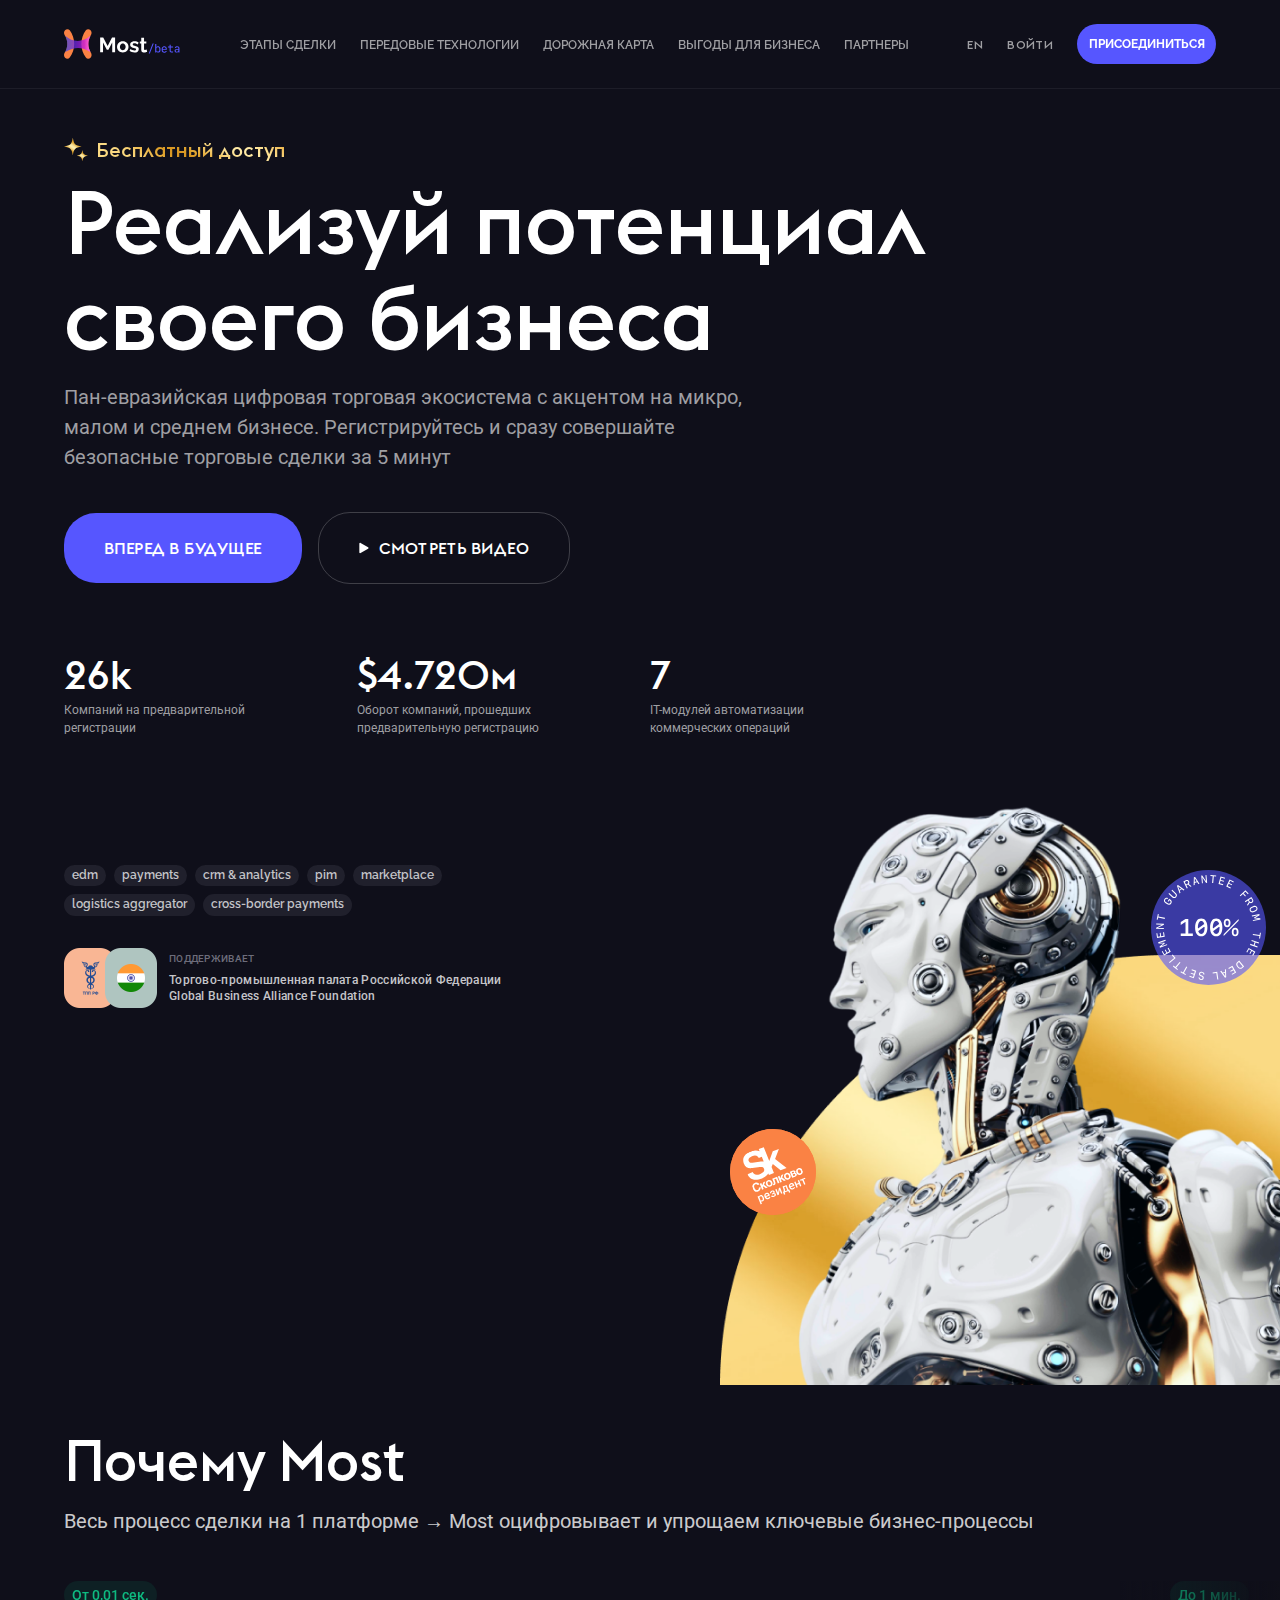
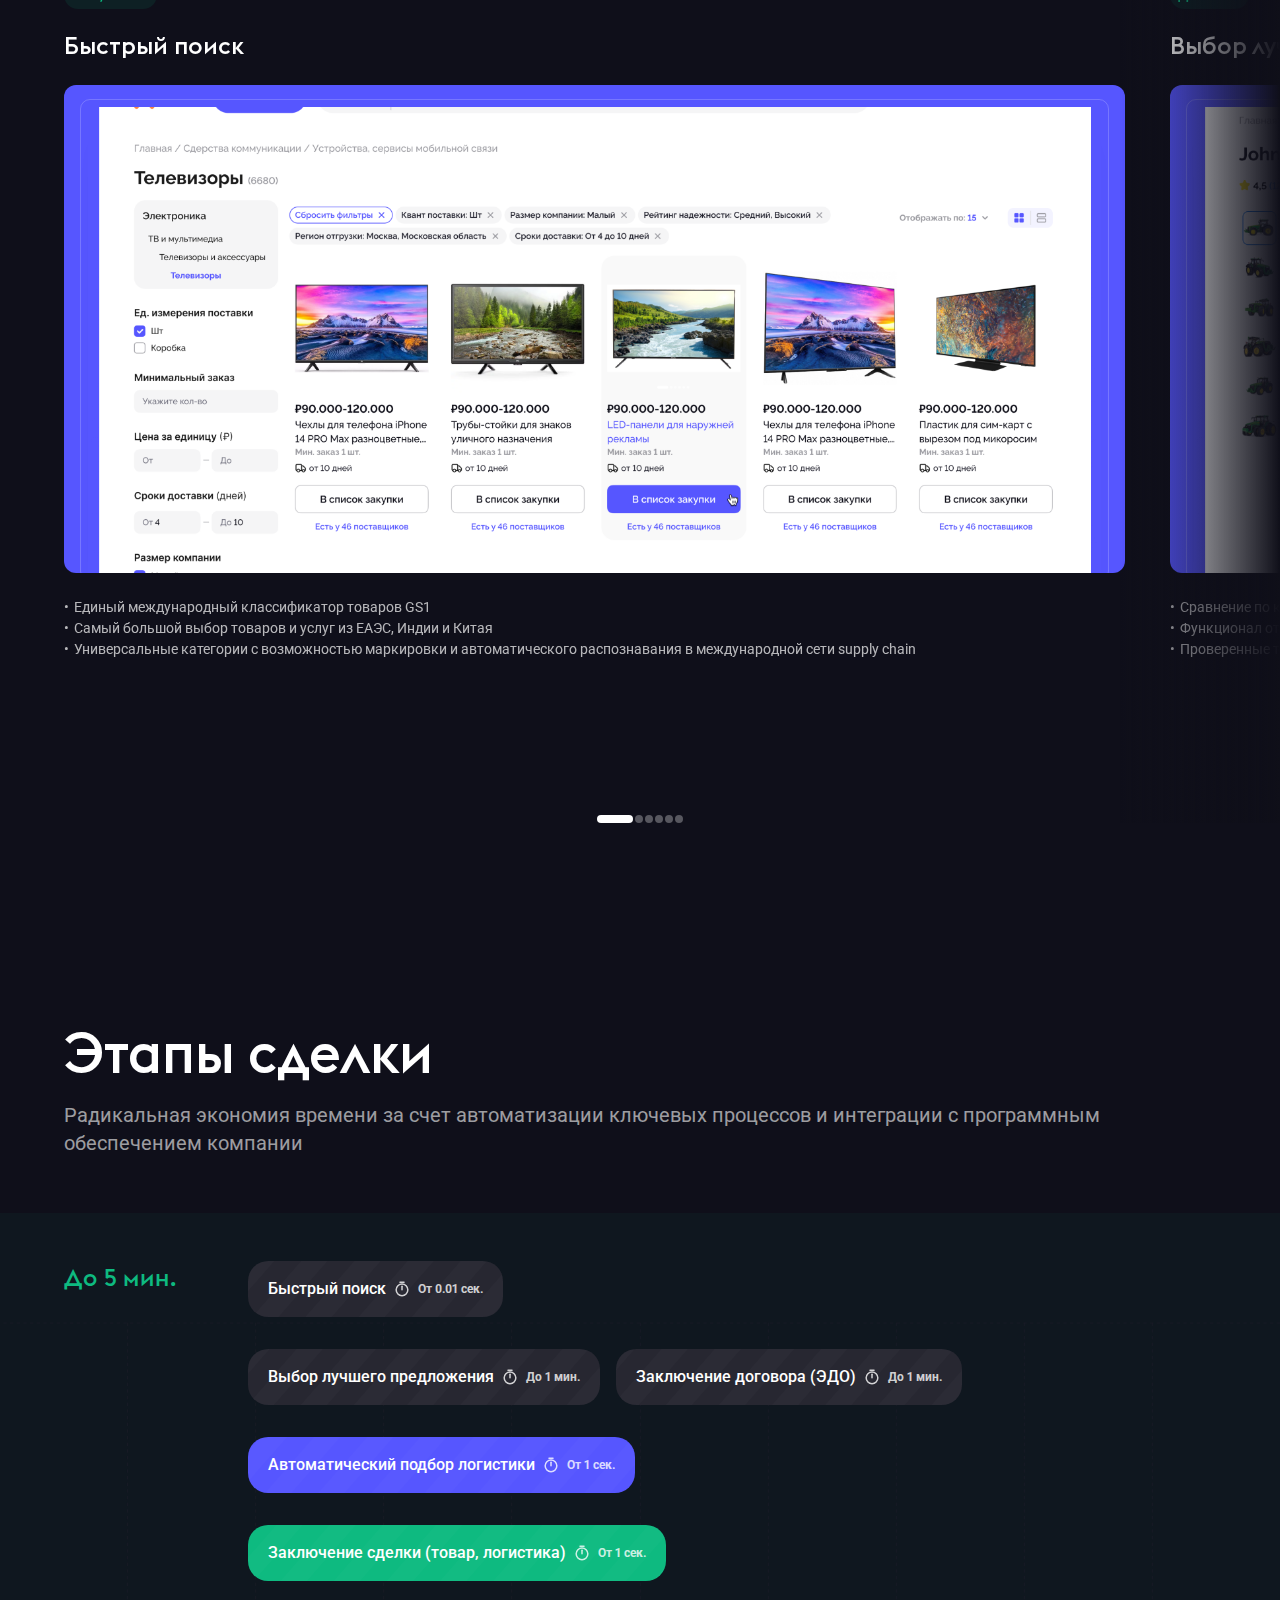
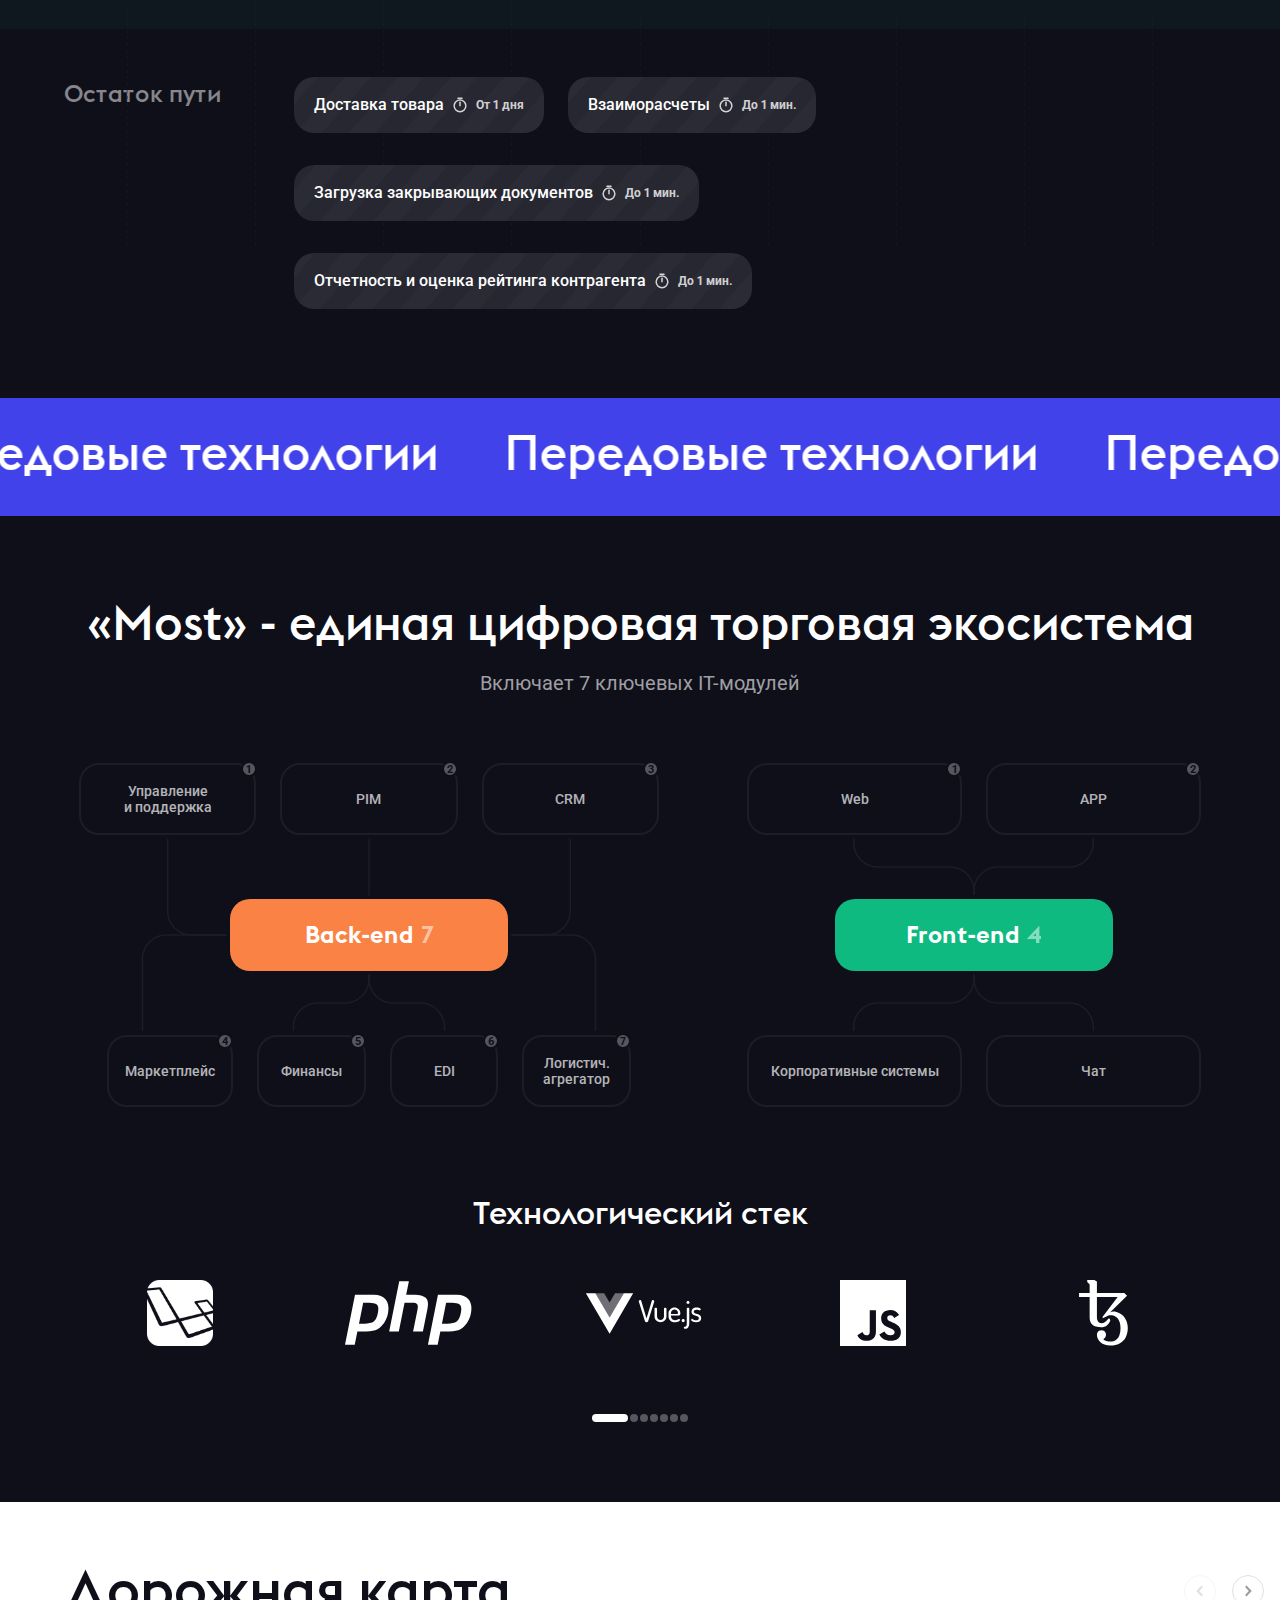
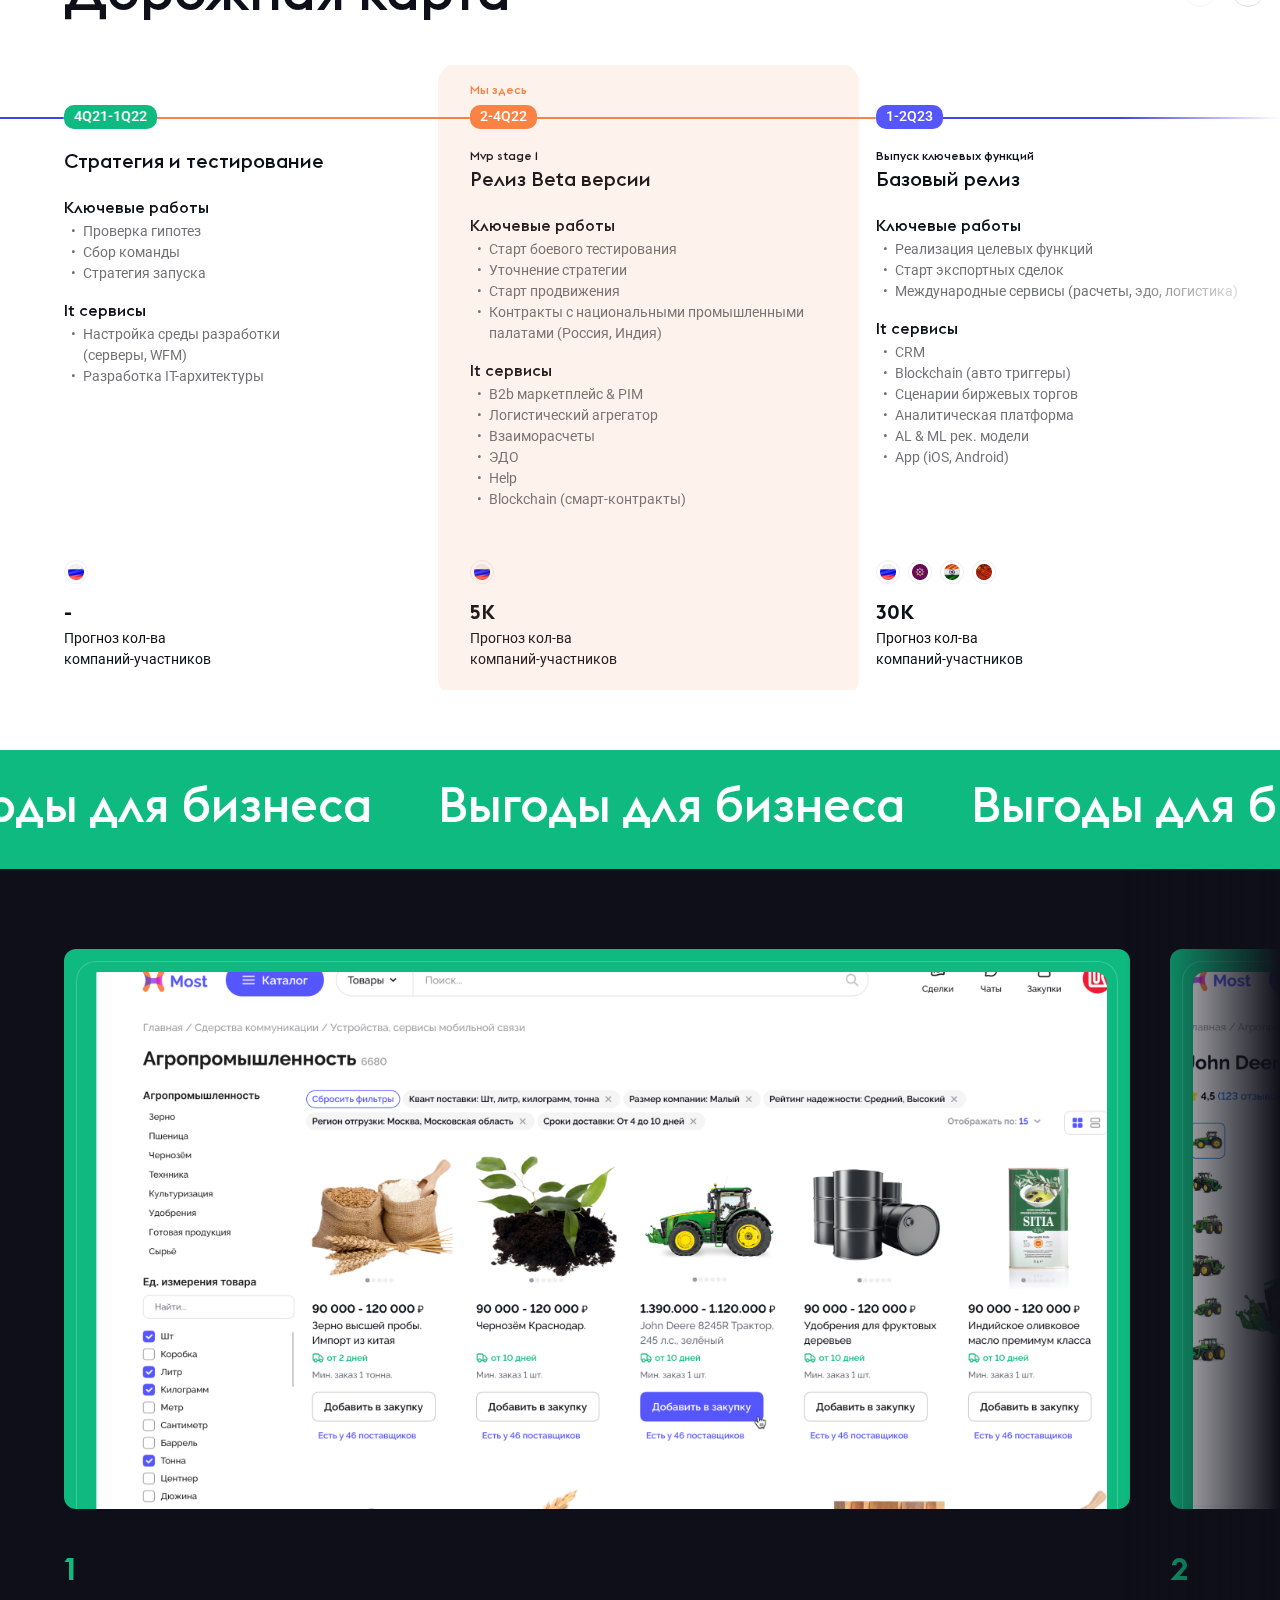
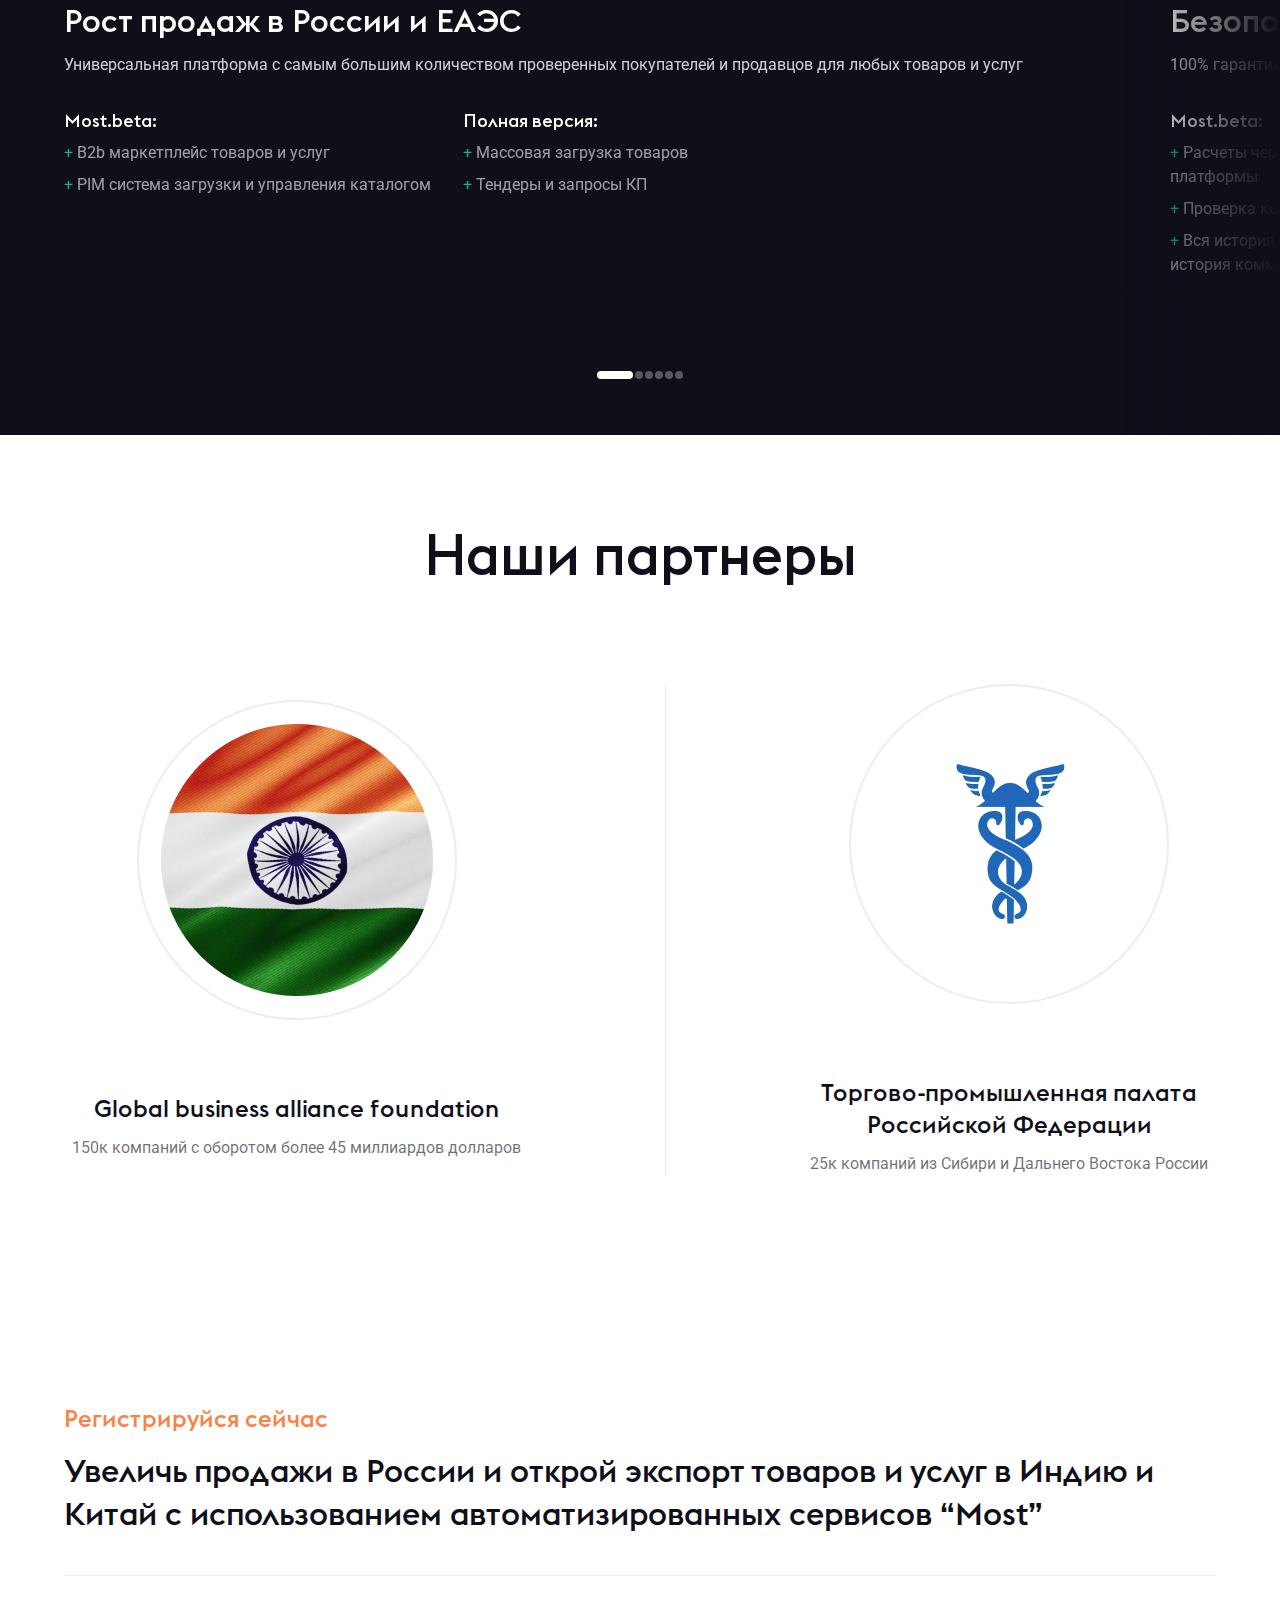
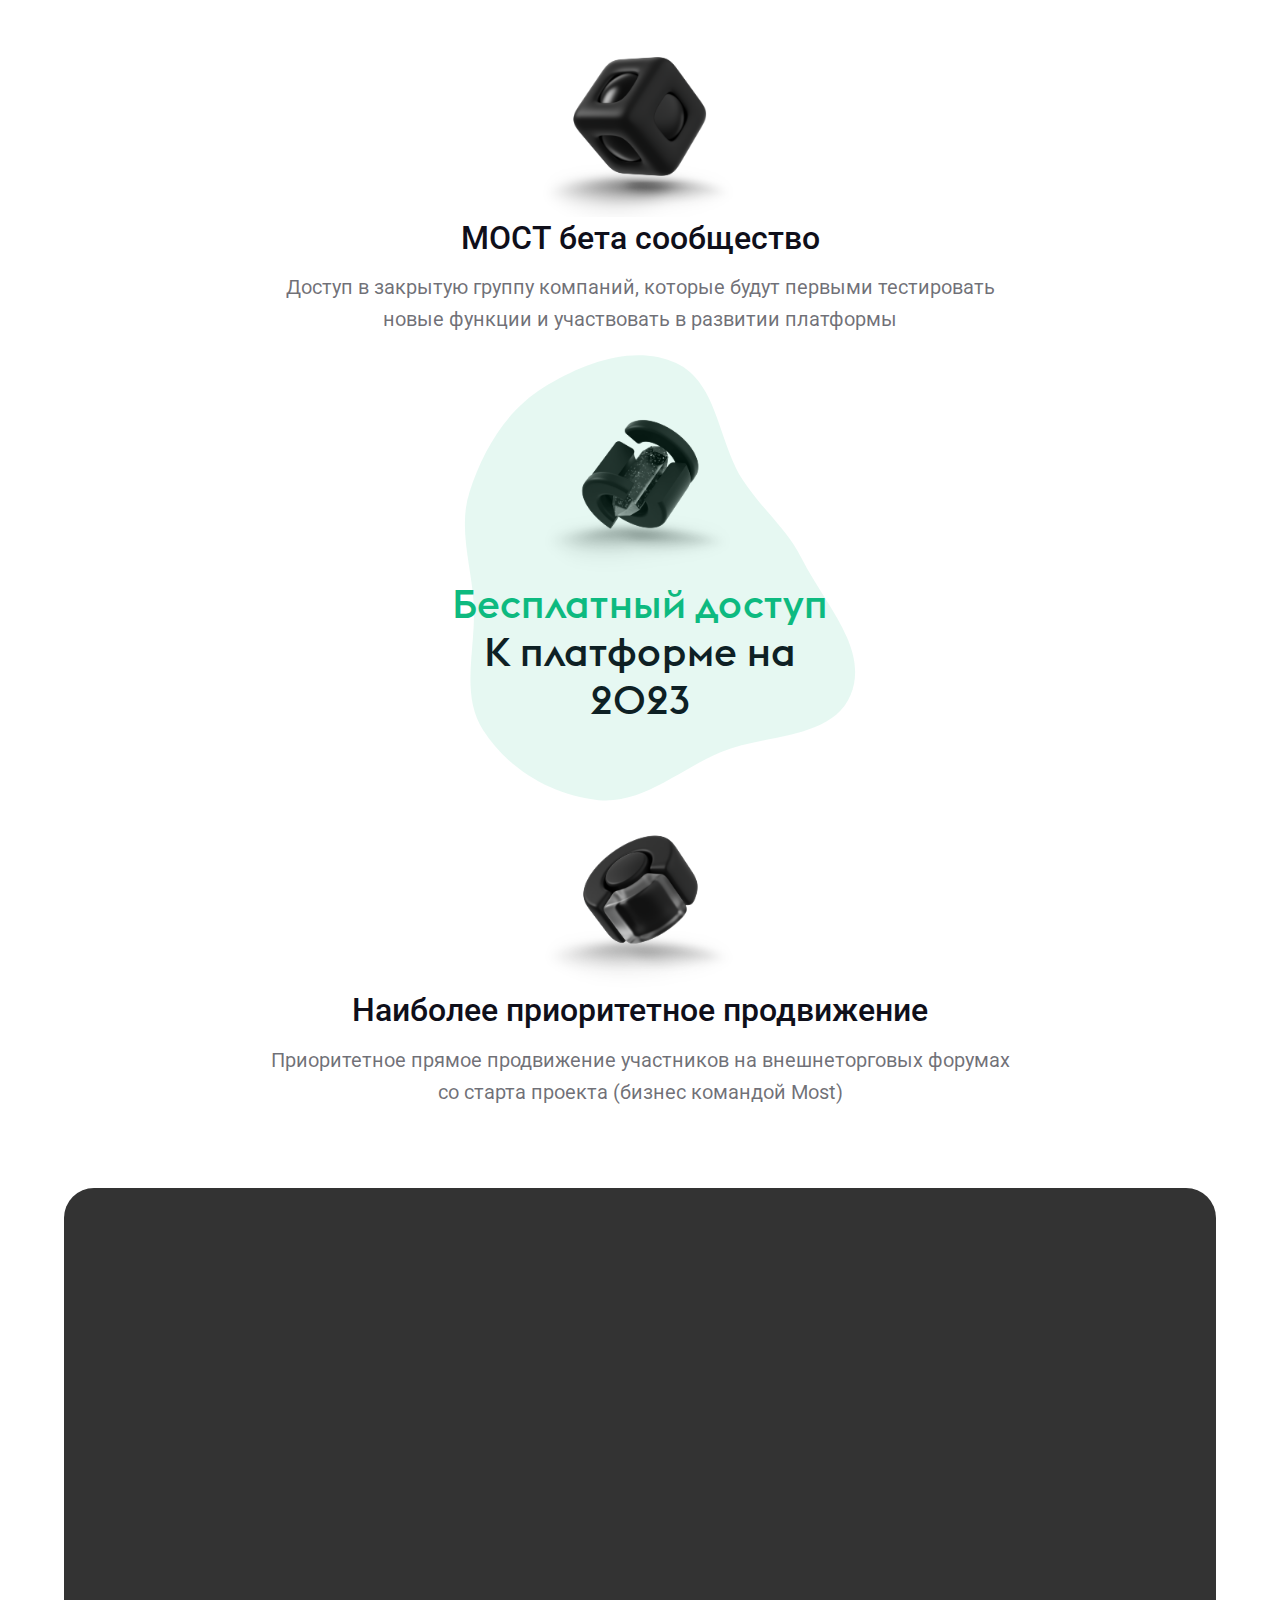
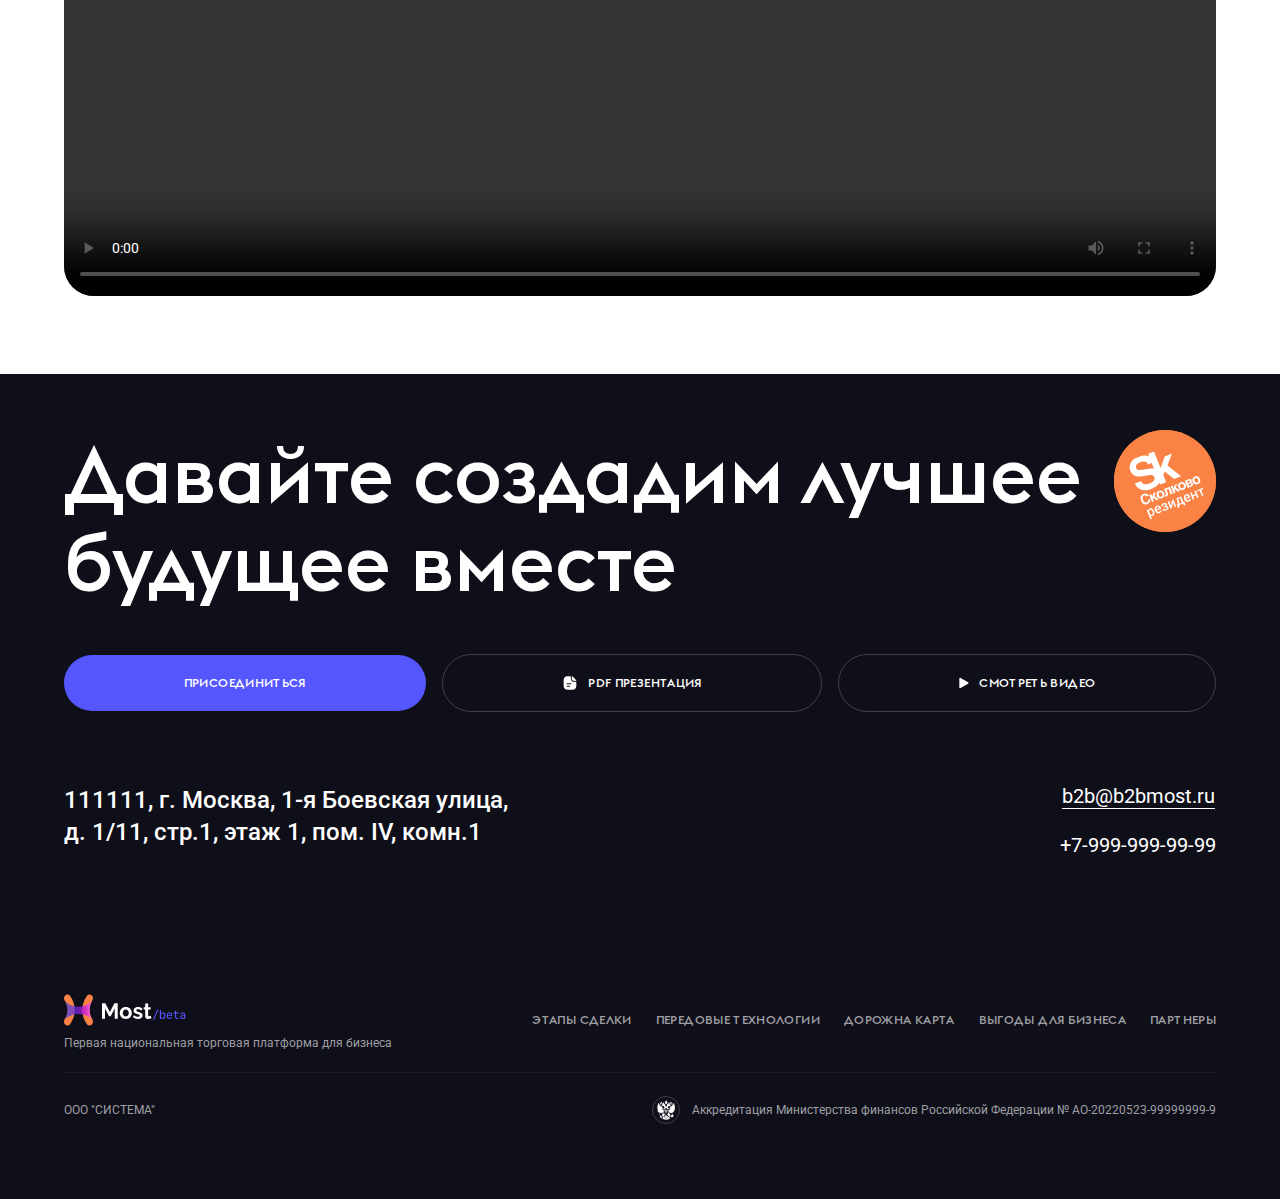
==== commit ae5668d5: "Add files via upload" ====
--- a/index.html
+++ b/index.html
@@ -336,19 +336,16 @@
 			</section>
 			<section id="technology" class="technology">
 				<div class="technology__marquees marquees">
-					<div>
+					<marquee behavior = "alternate">
 						<span>Передовые технологии</span>
 						<span>Передовые технологии</span>
 						<span>Передовые технологии</span>
 						<span>Передовые технологии</span>
-					</div>
-					<div>
 						<span>Передовые технологии</span>
 						<span>Передовые технологии</span>
 						<span>Передовые технологии</span>
-						<span>Передовые технологии</span>
-					</div>
-
+						<span>Передовые технологии</span>						
+					</marquee>
 				</div>
 				<div class="technology__container">
 					<div class="technology__title title">
@@ -686,18 +683,16 @@
 			</section>
 			<div id="benefits" class="benefits">
 				<div class="benefits__marquees marquees">
-					<div>
+					<marquee behavior = "alternate">
 						<span>Выгоды для бизнеса</span>
 						<span>Выгоды для бизнеса</span>
 						<span>Выгоды для бизнеса</span>
 						<span>Выгоды для бизнеса</span>
-					</div>
-					<div>
 						<span>Выгоды для бизнеса</span>
 						<span>Выгоды для бизнеса</span>
 						<span>Выгоды для бизнеса</span>
 						<span>Выгоды для бизнеса</span>
-					</div>
+					</marquee>
 				</div>
 					<div class="benefits__top">
 						<span>1</span>
@@ -967,7 +962,7 @@
 
 					</div>					
 					<div class="registration__video">
-						<video controls src="img/Full6.mp4"></video>
+						<video controls src="img/Full6.mp4#t=5"></video>
 					</div>
 				</div>
 
@@ -996,11 +991,11 @@
 						</div>
 						<div class="footer__right">
 							<div class="footer__address">
-								107014, г. Москва, 1-я Боевская улица, д. 2/12, стр.4, этаж 1, пом. IV, комн.2
+								111111, г. Москва, 1-я Боевская улица, д. 1/11, стр.1, этаж 1, пом. IV, комн.1
 							</div>
 							<div class="footer__links">
-								<a href="mailto:info@b2bmost.ru" class="footer__mail">info@b2bmost.ru</a>
-								<a href="tel:+74956624858" class="footer__tel">+7-495-662-48-58</a>
+								<a href="mailto:b2b@b2bmost.ru" class="footer__mail">b2b@b2bmost.ru</a>
+								<a href="tel:+79999999999" class="footer__tel">+7-999-999-99-99</a>
 							</div>
 						</div>
 					</div>
@@ -1021,12 +1016,12 @@
 					</div>
 					<div class="footer__bottom">
 						<div data-da=".footer__accr>div,550, last" class="footer__texts">
-							<p>ООО “МСТ СИСТЕМА”</p><p>ИНН: 9718190298</p><p>ОГРН: 1227700215885</p>
+							<p>ООО "СИСТЕМА"</p>
 						</div>
 						<div class="footer__accr">
 							<img src="img/footer/accrediaton.svg" alt="">
 							<div>
-								Аккредитация Министерства финансов Российской Федерации № АО-20220523-4733920425-3
+								Аккредитация Министерства финансов Российской Федерации № АО-20220523-99999999-9
 							</div>
 						</div>
 					</div>
@@ -1039,7 +1034,7 @@
 	      <div class="popup__body">
 	      	
 	      	
-	      	<video controls src="img/Full6.mp4"></video>
+	      	<video controls src="img/Full6.mp4#t=5"></video>
 	      </div>
 	   </div>
 	   <div class="join-popup">
--- a/css/style.css
+++ b/css/style.css
@@ -2413,6 +2413,11 @@
     padding-right: 0;
     position: relative;
   }
+  .road__container .slick-list{
+    width: calc(100% + 64px);
+    margin-left:-64px;
+    padding-left: 64px;
+  }
   .road__container:after {
     position: absolute;
     content: "";
@@ -2428,6 +2433,27 @@
 @media (max-width: 600px) {
   .road__title {
     max-width: 200px;
+  }
+}
+@media(max-width:1215px){
+  .road__container .slick-list{
+    width: calc(100% + 56px);
+    margin-left:-56px;
+    padding-left: 56px;
+  }
+}
+@media(max-width:991px){
+  .road__container .slick-list{
+    width: calc(100% + 32px);
+    margin-left:-32px;
+    padding-left: 32px;
+  }
+}
+@media(max-width:700px){
+  .road__container .slick-list{
+    width: calc(100% + 24px);
+    margin-left:-24px;
+    padding-left: 24px;
   }
 }
 .road__content {
@@ -3228,7 +3254,7 @@
           align-items: center;
   padding: 40px 0 48px;
 }
-.marquees div {
+.marquees marquee {
   display: -webkit-box;
   display: -ms-flexbox;
   display: flex;
@@ -3242,14 +3268,14 @@
   font-size: 56px;
   line-height: 1.1428571429;
 }
-.marquees div > span {
+.marquees marquee > span {
   margin-right: 54px;
 }
 @media (max-width: 1500px) {
   .marquees {
     padding: 28px 0 36px;
   }
-  .marquees div {
+  .marquees marquee {
     font-size: 48px;
   }
 }
@@ -3257,61 +3283,11 @@
   .marquees {
     padding: 16px 0 24px;
   }
-  .marquees div {
+  .marquees marquee {
     font-size: 40px;
   }
 }
 
-.marquees > div:first-child {
-  display: inline-block;
-}
-
-.marquees > div:last-child {
-  display: inline-block;
-
-}
-
-@-webkit-keyframes marquee1 {
-  from {
-    -webkit-transform: translateX(100%);
-            transform: translateX(100%);
-  }
-  to {
-    -webkit-transform: translateX(-100%);
-            transform: translateX(-100%);
-  }
-}
-
-@keyframes marquee1 {
-  from {
-    -webkit-transform: translateX(100%);
-            transform: translateX(100%);
-  }
-  to {
-    -webkit-transform: translateX(-100%);
-            transform: translateX(-100%);
-  }
-}
-@-webkit-keyframes marquee2 {
-  from {
-    -webkit-transform: translateX(0);
-            transform: translateX(0);
-  }
-  to {
-    -webkit-transform: translateX(-200%);
-            transform: translateX(-200%);
-  }
-}
-@keyframes marquee2 {
-  from {
-    -webkit-transform: translateX(0);
-            transform: translateX(0);
-  }
-  to {
-    -webkit-transform: translateX(-200%);
-            transform: translateX(-200%);
-  }
-}
 .benefits__marquees {
   background: #0EBA80;
 }
